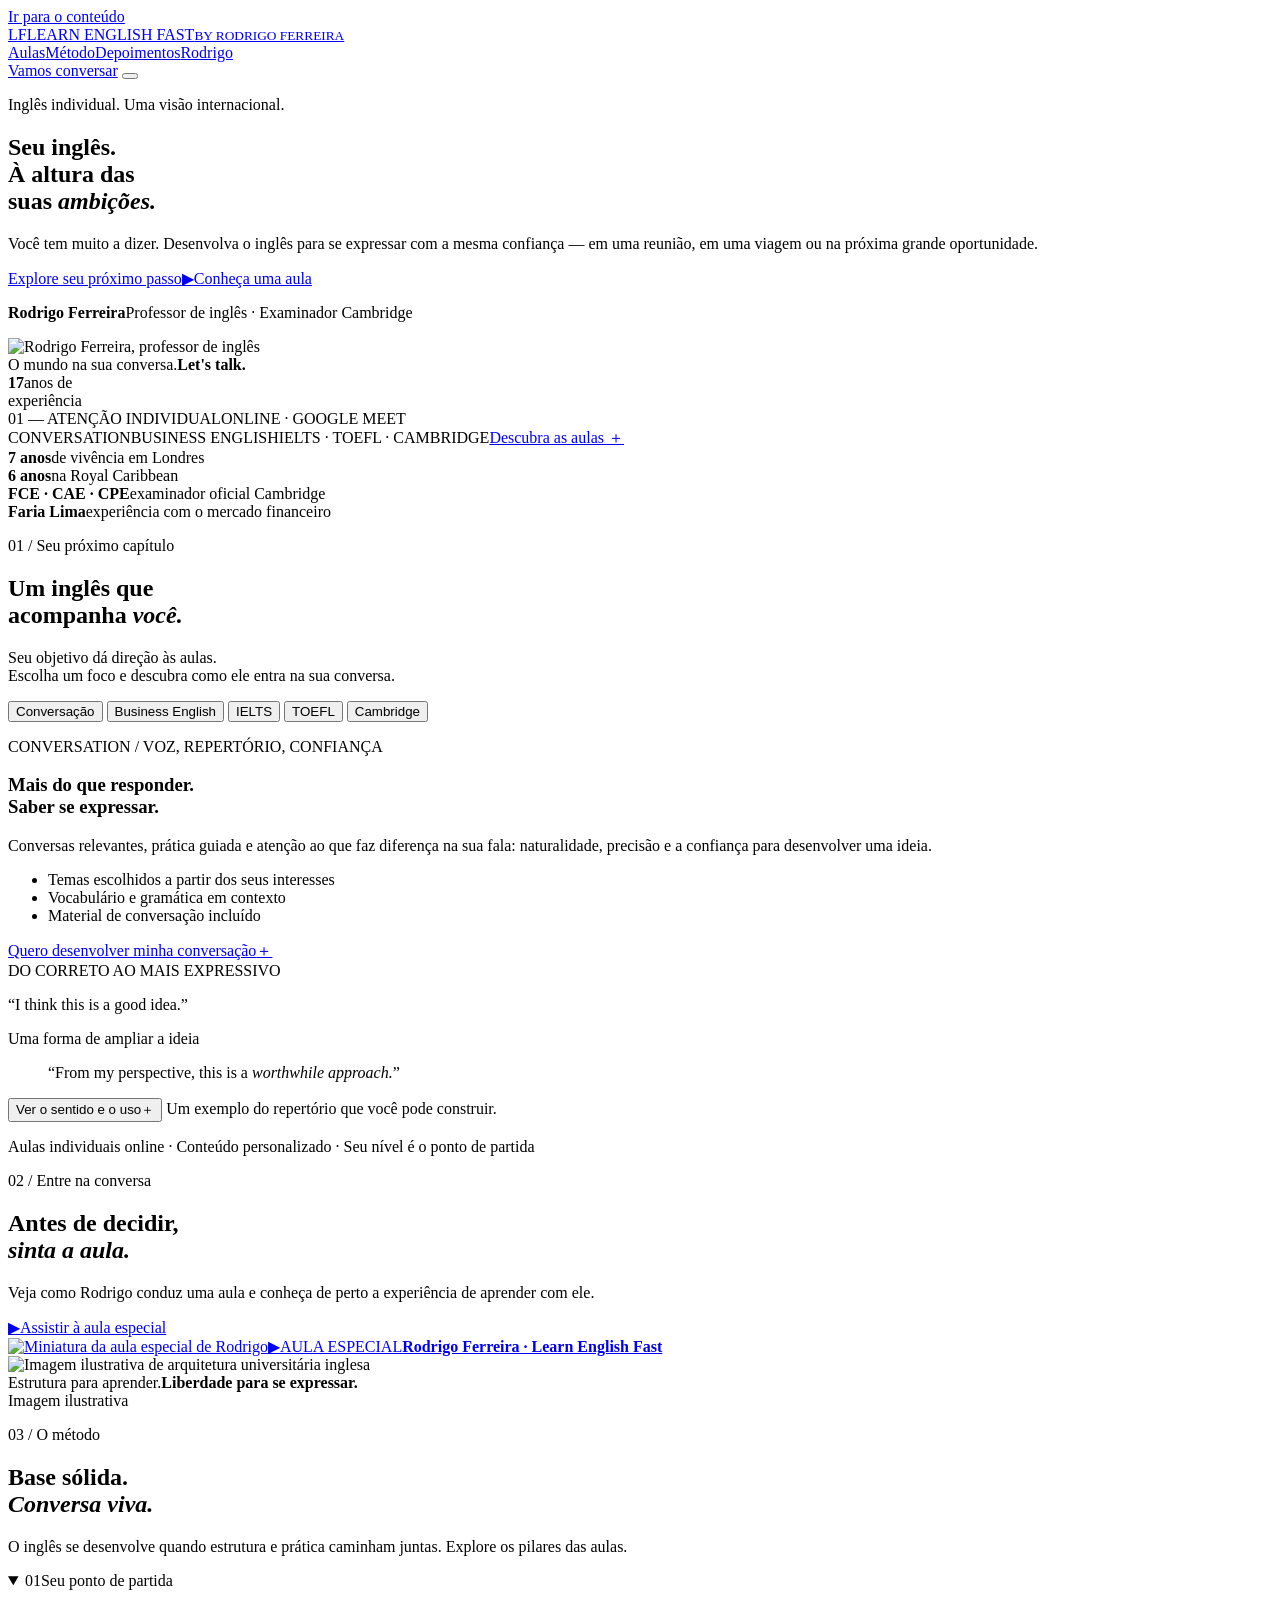
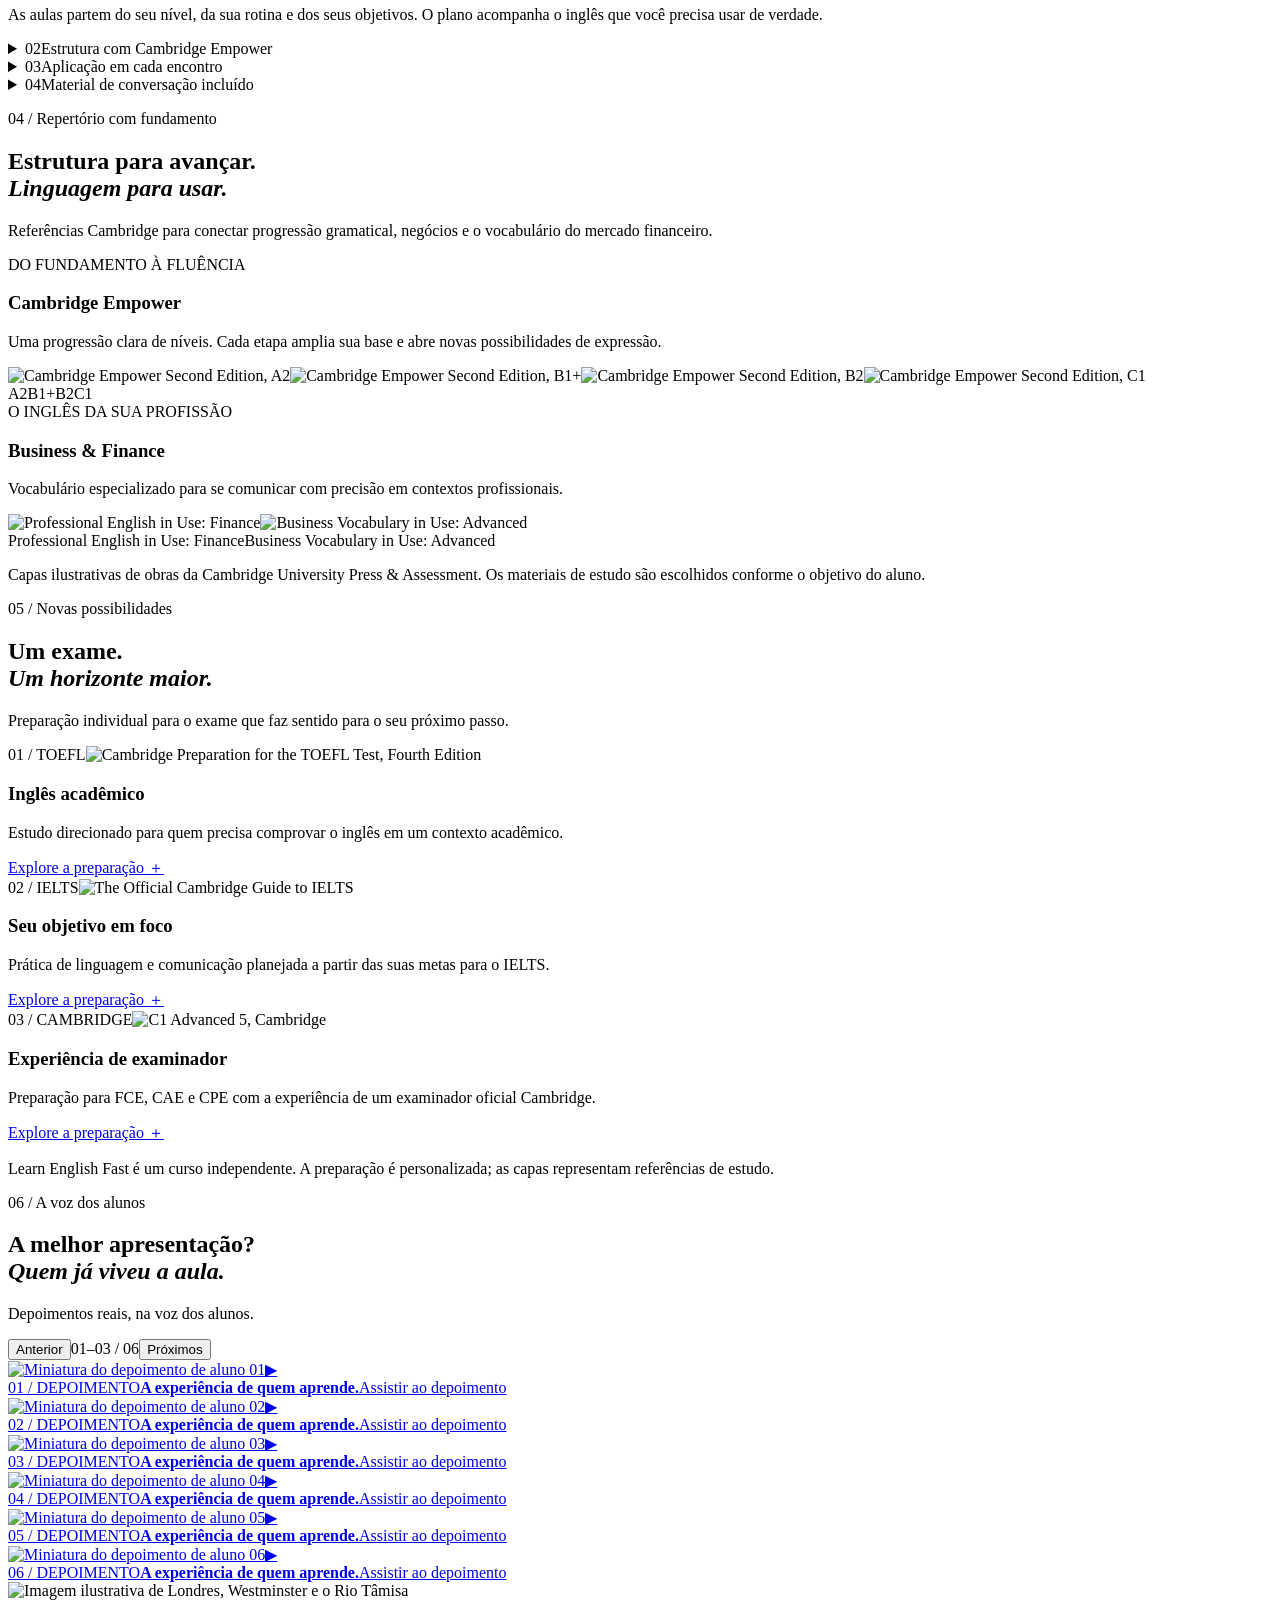
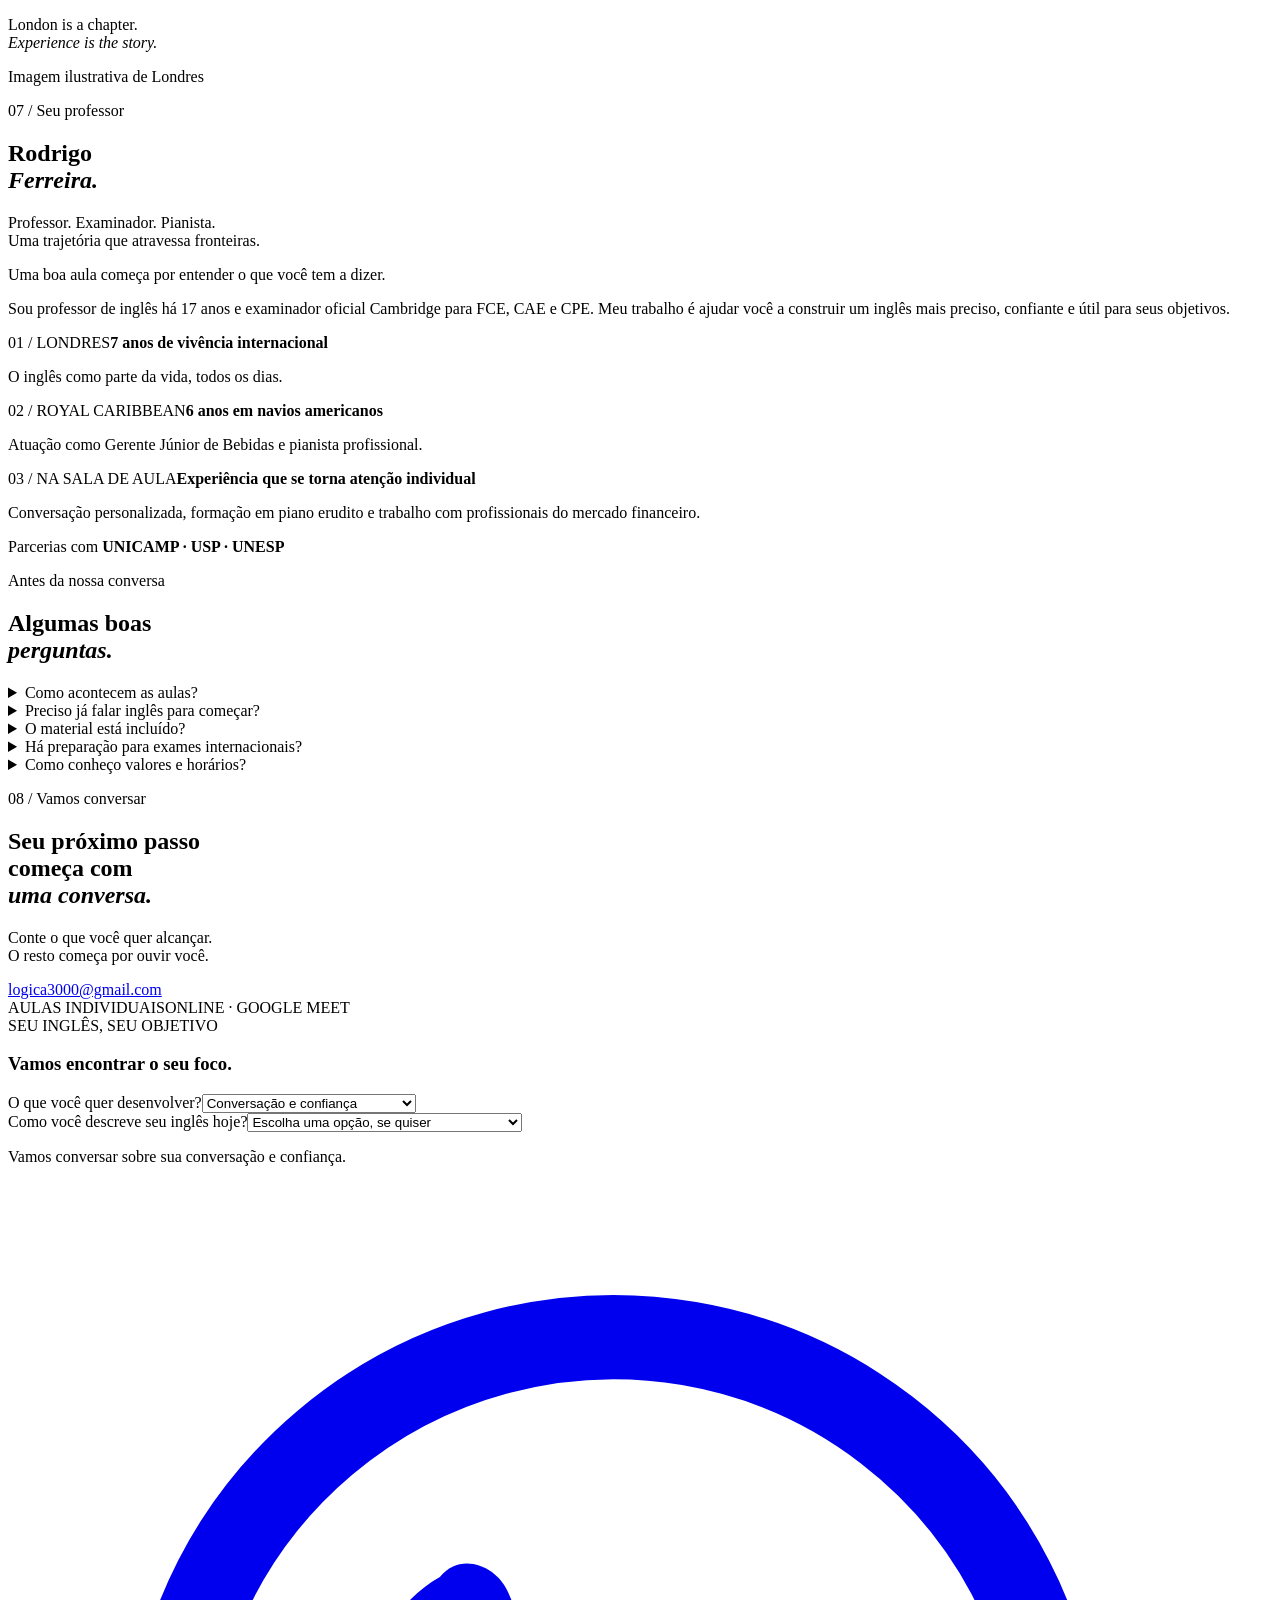
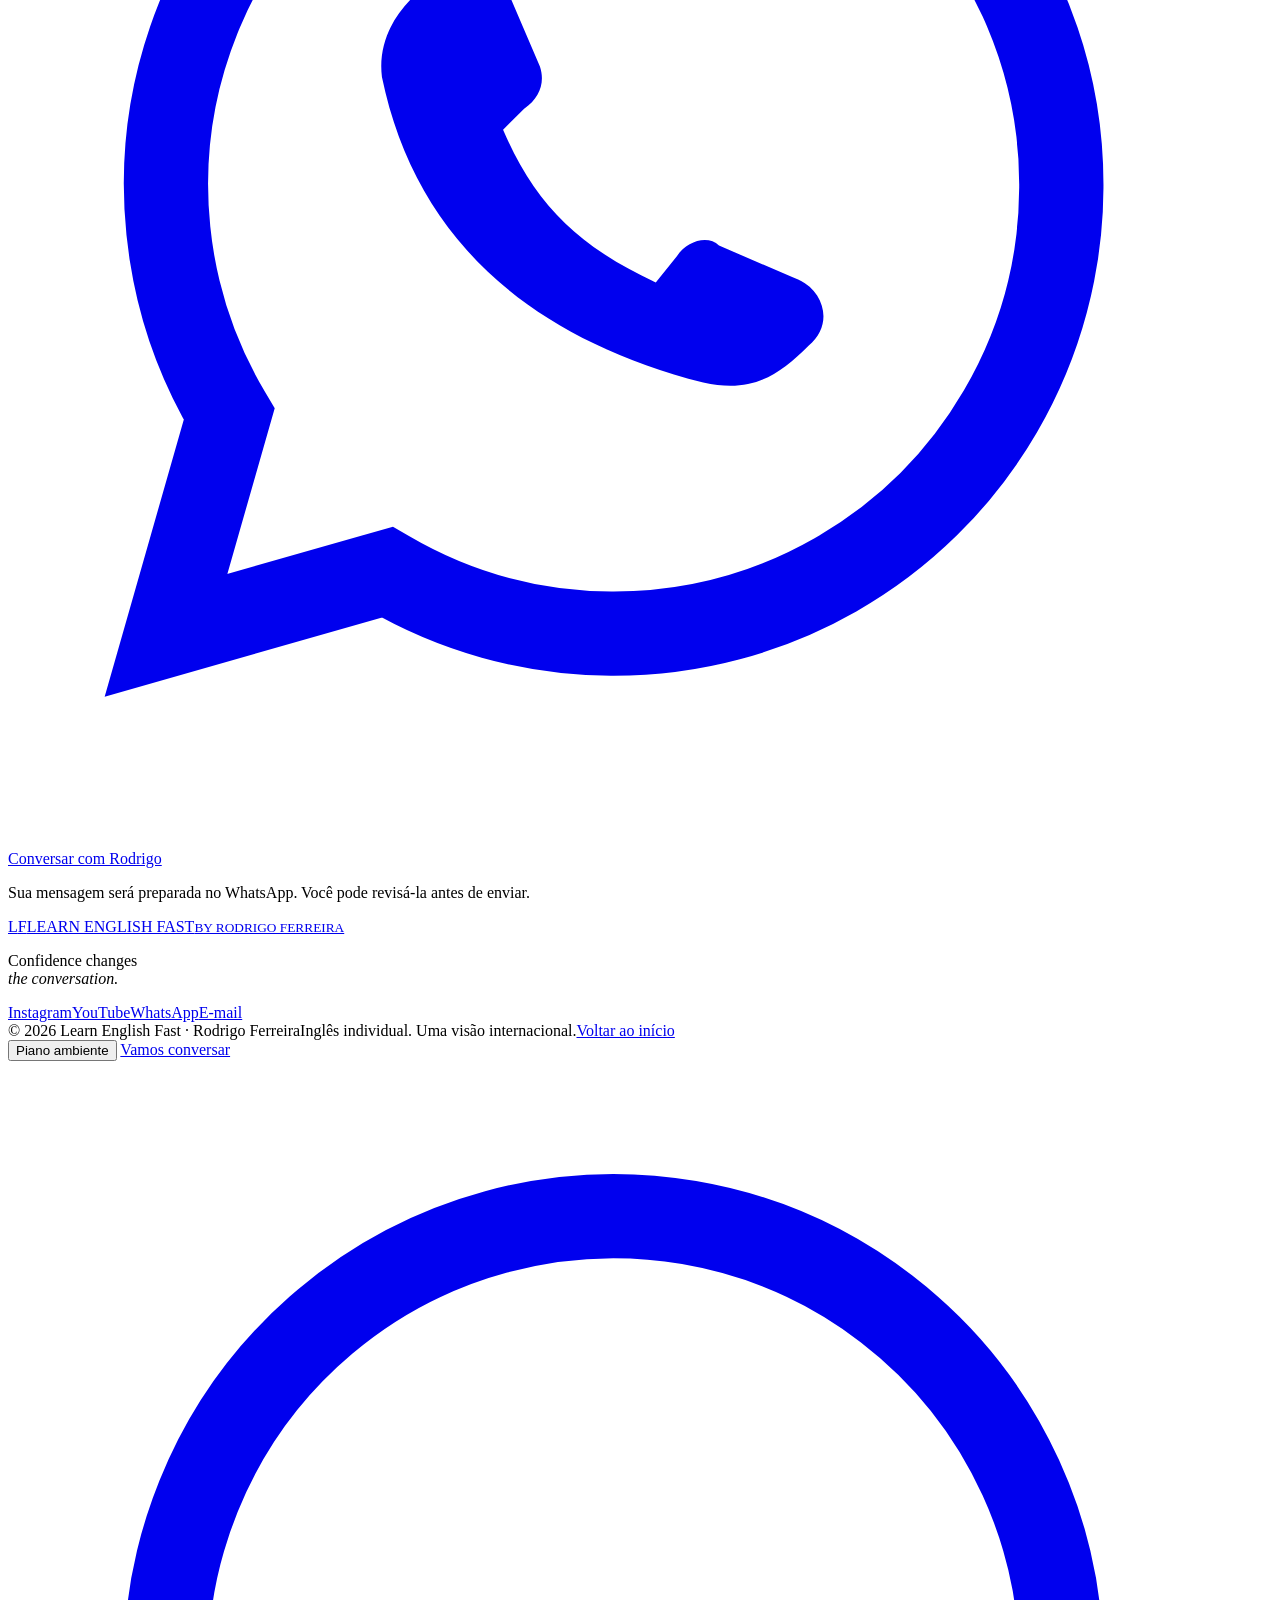
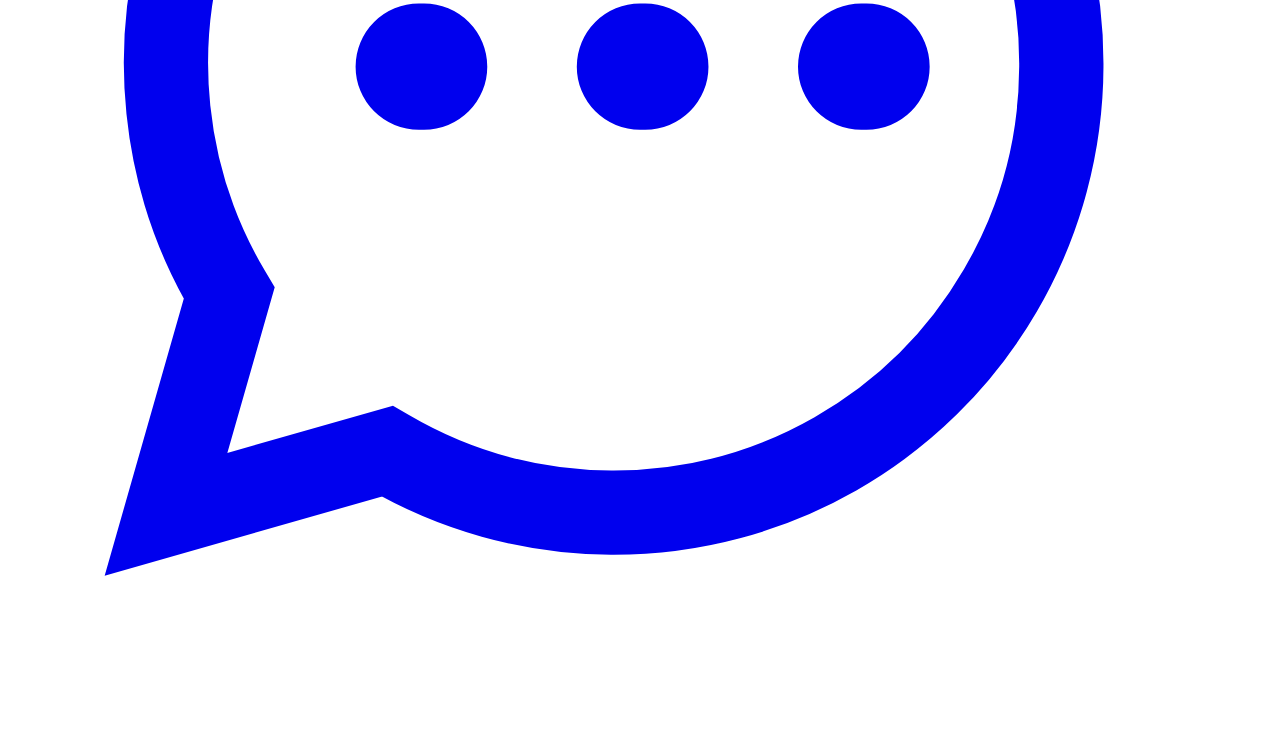
==== index.html @ ceb9f0ef "Add files via upload" ====
<!doctype html>
<html lang="pt-BR">
<head>
<meta charset="utf-8"><meta name="viewport" content="width=device-width, initial-scale=1"><meta name="theme-color" content="#0b1729">
<meta name="description" content="Inglês individual com Rodrigo Ferreira. Conversação, Business English e preparação para IELTS, TOEFL e Cambridge. 17 anos de experiência e vivência internacional.">
<title>Learn English Fast · Inglês à altura das suas ambições</title>
<link rel="icon" type="image/svg+xml" href="data:image/svg+xml,%3Csvg xmlns='http://www.w3.org/2000/svg' viewBox='0 0 64 64'%3E%3Crect width='64' height='64' rx='12' fill='%2310243b'/%3E%3Cpath d='M17 16v32h29v-6H24V16z' fill='%23fff'/%3E%3Cpath d='M30 22h18v6H36v7h10v6H30z' fill='%23c13239'/%3E%3C/svg%3E">
<link rel="preload" as="image" href="assets/rodrigo-original.jpeg"><link rel="stylesheet" href="assets/site.css"><script src="assets/site.js" defer></script>
</head>
<body>
<a class="skip-link" href="#conteudo">Ir para o conteúdo</a>
<header class="header" id="header"><div class="wrap header-inner">
<a class="brand" href="#inicio" aria-label="Learn English Fast, início"><span class="brand-symbol" aria-hidden="true">L<span>F</span></span><span class="brand-name">LEARN ENGLISH FAST<small>BY RODRIGO FERREIRA</small></span></a>
<nav class="desktop-nav" aria-label="Navegação principal"><a href="#aulas">Aulas</a><a href="#metodo">Método</a><a href="#depoimentos">Depoimentos</a><a href="#sobre">Rodrigo</a></nav>
<a class="button button-small button-primary header-contact" href="#contato">Vamos conversar</a>
<button class="menu-toggle" id="menu-toggle" type="button" aria-label="Abrir menu" aria-controls="menu-dialog" aria-expanded="false"><span></span><span></span></button></div>
<div class="reading-progress" aria-hidden="true"><span id="reading-progress"></span></div></header>
<main id="conteudo">
<section class="hero" id="inicio" aria-labelledby="hero-title"><div class="hero-grid wrap">
<div class="hero-copy"><p class="eyebrow light">Inglês individual. Uma visão internacional.</p><h1 id="hero-title">Seu inglês.<br>À altura das<br>suas <em>ambições.</em></h1>
<p class="hero-lead">Você tem muito a dizer. Desenvolva o inglês para se expressar com a mesma confiança — em uma reunião, em uma viagem ou na próxima grande oportunidade.</p>
<div class="hero-actions"><a class="button button-primary" href="#aulas">Explore seu próximo passo</a><a class="text-button" href="https://www.youtube.com/watch?v=BbwSSqqr_a8" data-video="BbwSSqqr_a8" data-video-title="Uma aula com Rodrigo" target="_blank" rel="noopener noreferrer"><span class="play-small" aria-hidden="true">▶</span>Conheça uma aula</a></div>
<div class="hero-signature"><span class="signature-line" aria-hidden="true"></span><p><strong>Rodrigo Ferreira</strong><span>Professor de inglês · Examinador Cambridge</span></p></div></div>
<div class="hero-visual"><div class="portrait-frame"><img src="assets/rodrigo-original.jpeg" alt="Rodrigo Ferreira, professor de inglês" width="1024" height="1536" fetchpriority="high"><div class="portrait-shade"></div><div class="portrait-caption"><span>O mundo na sua conversa.</span><strong>Let's talk.</strong></div></div><div class="experience-stamp"><strong>17</strong><span>anos de<br>experiência</span></div><div class="hero-footnote"><span>01 — ATENÇÃO INDIVIDUAL</span><span>ONLINE · GOOGLE MEET</span></div></div>
</div><div class="hero-bottom wrap"><span>CONVERSATION</span><span>BUSINESS ENGLISH</span><span>IELTS · TOEFL · CAMBRIDGE</span><a href="#aulas">Descubra as aulas <span aria-hidden="true">＋</span></a></div></section>
<section class="credentials" aria-label="Experiência e atuação"><div class="wrap credential-grid"><div><strong>7 anos</strong><span>de vivência em Londres</span></div><div><strong>6 anos</strong><span>na Royal Caribbean</span></div><div><strong>FCE · CAE · CPE</strong><span>examinador oficial Cambridge</span></div><div><strong>Faria Lima</strong><span>experiência com o mercado financeiro</span></div></div></section>

<section class="section programs" id="aulas" aria-labelledby="programs-title"><div class="wrap">
<div class="section-intro" data-reveal><div><p class="eyebrow">01 / Seu próximo capítulo</p><h2 id="programs-title">Um inglês que<br>acompanha <em>você.</em></h2></div><p>Seu objetivo dá direção às aulas.<br>Escolha um foco e descubra como ele entra na sua conversa.</p></div>
<div class="program-tabs" role="tablist" aria-label="Escolha seu objetivo" id="program-tabs">
<button type="button" id="tab-conversation" role="tab" aria-selected="true" aria-controls="program-panel" tabindex="0" data-program="conversation">Conversação</button>
<button type="button" id="tab-business" role="tab" aria-selected="false" aria-controls="program-panel" tabindex="-1" data-program="business">Business English</button>
<button type="button" id="tab-ielts" role="tab" aria-selected="false" aria-controls="program-panel" tabindex="-1" data-program="ielts">IELTS</button>
<button type="button" id="tab-toefl" role="tab" aria-selected="false" aria-controls="program-panel" tabindex="-1" data-program="toefl">TOEFL</button>
<button type="button" id="tab-cambridge" role="tab" aria-selected="false" aria-controls="program-panel" tabindex="-1" data-program="cambridge">Cambridge</button></div>
<article class="program-panel" id="program-panel" role="tabpanel" aria-labelledby="tab-conversation" tabindex="0">
<div class="program-description"><p class="mini-label" id="program-eyebrow">CONVERSATION / VOZ, REPERTÓRIO, CONFIANÇA</p><h3 id="program-title">Mais do que responder.<br>Saber se expressar.</h3><p id="program-description">Conversas relevantes, prática guiada e atenção ao que faz diferença na sua fala: naturalidade, precisão e a confiança para desenvolver uma ideia.</p>
<ul class="feature-list" id="program-features"><li>Temas escolhidos a partir dos seus interesses</li><li>Vocabulário e gramática em contexto</li><li>Material de conversação incluído</li></ul>
<a class="text-link" href="#contato" id="program-contact" data-contact-goal="Conversação"><span id="program-contact-label">Quero desenvolver minha conversação</span><span aria-hidden="true">＋</span></a></div>
<div class="phrase-card"><span class="phrase-label" id="phrase-label">DO CORRETO AO MAIS EXPRESSIVO</span><p class="phrase-basic" lang="en" id="phrase-basic">“I think this is a good idea.”</p><span class="phrase-divider" id="phrase-divider">Uma forma de ampliar a ideia</span>
<blockquote lang="en" id="phrase-elevated">“From my perspective, this is a <em>worthwhile approach.</em>”</blockquote>
<button type="button" class="phrase-toggle" id="phrase-toggle" aria-expanded="false" aria-controls="phrase-explanation"><span id="phrase-toggle-label">Ver o sentido e o uso</span><span aria-hidden="true">＋</span></button>
<div class="phrase-explanation" id="phrase-explanation" hidden><p id="phrase-translation">“Na minha perspectiva, essa é uma abordagem que vale a pena.”</p><p id="phrase-context">Quando usar: ao apresentar uma opinião e avaliar uma proposta. A melhor escolha depende do contexto e do seu tom.</p></div>
<span class="phrase-note" id="phrase-note">Um exemplo do repertório que você pode construir.</span></div></article>
<p class="program-footnote">Aulas individuais online · Conteúdo personalizado · Seu nível é o ponto de partida</p></div></section>

<section class="lesson" id="aula-especial" aria-labelledby="lesson-title"><div class="wrap lesson-grid"><div class="lesson-copy" data-reveal><p class="eyebrow light">02 / Entre na conversa</p><h2 id="lesson-title">Antes de decidir,<br><em>sinta a aula.</em></h2><p>Veja como Rodrigo conduz uma aula e conheça de perto a experiência de aprender com ele.</p><a class="text-button" href="https://www.youtube.com/watch?v=BbwSSqqr_a8" data-video="BbwSSqqr_a8" data-video-title="Uma aula com Rodrigo" target="_blank" rel="noopener noreferrer"><span class="play-small" aria-hidden="true">▶</span>Assistir à aula especial</a></div>
<a class="lesson-video" href="https://www.youtube.com/watch?v=BbwSSqqr_a8" data-video="BbwSSqqr_a8" data-video-title="Uma aula com Rodrigo" target="_blank" rel="noopener noreferrer" aria-label="Assistir à aula especial de Rodrigo"><img src="https://i.ytimg.com/vi/BbwSSqqr_a8/hqdefault.jpg" alt="Miniatura da aula especial de Rodrigo" width="480" height="360" loading="lazy" data-remote-image><span class="video-overlay"></span><span class="play-large" aria-hidden="true">▶</span><span class="video-caption"><span>AULA ESPECIAL</span><strong>Rodrigo Ferreira · Learn English Fast</strong></span></a></div></section>

<section class="section method" id="metodo" aria-labelledby="method-title"><div class="wrap method-grid"><div class="method-visual" data-reveal><img src="assets/arquitetura-inglesa.webp" alt="Imagem ilustrativa de arquitetura universitária inglesa" width="1448" height="1086" loading="lazy"><div class="method-photo-caption"><span>Estrutura para aprender.</span><strong>Liberdade para se expressar.</strong></div><span class="photo-note">Imagem ilustrativa</span></div>
<div class="method-copy"><p class="eyebrow">03 / O método</p><h2 id="method-title">Base sólida.<br><em>Conversa viva.</em></h2><p class="section-description">O inglês se desenvolve quando estrutura e prática caminham juntas. Explore os pilares das aulas.</p>
<div class="method-steps"><details open><summary><span class="step-number">01</span><span>Seu ponto de partida</span><span class="details-icon" aria-hidden="true"></span></summary><div><p>As aulas partem do seu nível, da sua rotina e dos seus objetivos. O plano acompanha o inglês que você precisa usar de verdade.</p></div></details>
<details><summary><span class="step-number">02</span><span>Estrutura com Cambridge Empower</span><span class="details-icon" aria-hidden="true"></span></summary><div><p>Uma organização gramatical clara dá consistência ao aprendizado e ajuda você a conectar cada novo conteúdo ao que já sabe.</p></div></details>
<details><summary><span class="step-number">03</span><span>Aplicação em cada encontro</span><span class="details-icon" aria-hidden="true"></span></summary><div><p>Conversação e situações reais aproximam o estudo da sua vida: uma ideia que precisa explicar, uma reunião ou uma conversa importante.</p></div></details>
<details><summary><span class="step-number">04</span><span>Material de conversação incluído</span><span class="details-icon" aria-hidden="true"></span></summary><div><p>Você recebe o material de conversação sem cobrança adicional. A escolha dos outros materiais de estudo acompanha seu objetivo.</p></div></details></div></div></div></section>

<section class="section materials" id="materiais" aria-labelledby="materials-title"><div class="wrap"><div class="section-intro" data-reveal><div><p class="eyebrow">04 / Repertório com fundamento</p><h2 id="materials-title">Estrutura para avançar.<br><em>Linguagem para usar.</em></h2></div><p>Referências Cambridge para conectar progressão gramatical, negócios e o vocabulário do mercado financeiro.</p></div>
<div class="materials-grid"><article class="material-panel"><div class="material-heading"><span class="mini-label">DO FUNDAMENTO À FLUÊNCIA</span><h3>Cambridge Empower</h3><p>Uma progressão clara de níveis. Cada etapa amplia sua base e abre novas possibilidades de expressão.</p></div>
<div class="cover-row empower"><img src="https://www.cambridgebookshop.co.uk/cdn/shop/products/9781108965262i.jpg?v=1666711784&amp;width=458" alt="Cambridge Empower Second Edition, A2" width="180" height="240" loading="lazy" data-remote-image><img src="https://www.cambridgebookshop.co.uk/cdn/shop/products/9781108959575i.jpg?v=1666711618&amp;width=458" alt="Cambridge Empower Second Edition, B1+" width="180" height="240" loading="lazy" data-remote-image><img src="https://www.cambridgebookshop.co.uk/cdn/shop/files/9781108958080i.jpg?v=1783083070&amp;width=458" alt="Cambridge Empower Second Edition, B2" width="180" height="240" loading="lazy" data-remote-image><img src="https://www.cambridgebookshop.co.uk/cdn/shop/products/9781108959612i.jpg?v=1666711622&amp;width=458" alt="Cambridge Empower Second Edition, C1" width="180" height="240" loading="lazy" data-remote-image></div>
<div class="level-line" aria-label="Exemplos de níveis da coleção"><span>A2</span><span>B1+</span><span>B2</span><span>C1</span></div></article>
<article class="material-panel material-business"><div class="material-heading"><span class="mini-label">O INGLÊS DA SUA PROFISSÃO</span><h3>Business &amp; Finance</h3><p>Vocabulário especializado para se comunicar com precisão em contextos profissionais.</p></div>
<div class="cover-row professional"><img src="https://www.cambridgebookshop.co.uk/cdn/shop/products/9780521616270.jpg?v=1605534615&amp;width=481" alt="Professional English in Use: Finance" width="180" height="240" loading="lazy" data-remote-image><img src="https://www.cambridgebookshop.co.uk/cdn/shop/products/9781316628225.jpg?v=1622119363&amp;width=481" alt="Business Vocabulary in Use: Advanced" width="180" height="240" loading="lazy" data-remote-image></div>
<div class="book-titles"><span>Professional English in Use: Finance</span><span>Business Vocabulary in Use: Advanced</span></div></article></div>
<p class="section-note">Capas ilustrativas de obras da Cambridge University Press &amp; Assessment. Os materiais de estudo são escolhidos conforme o objetivo do aluno.</p></div></section>

<section class="section exams" id="exames" aria-labelledby="exams-title"><div class="wrap"><div class="section-intro"><div><p class="eyebrow">05 / Novas possibilidades</p><h2 id="exams-title">Um exame.<br><em>Um horizonte maior.</em></h2></div><p>Preparação individual para o exame que faz sentido para o seu próximo passo.</p></div><div class="exam-grid">
<article class="exam-card"><div class="exam-head"><span>01 / TOEFL</span><img src="assets/toefl-cambridge-fourth-edition.jpg" alt="Cambridge Preparation for the TOEFL Test, Fourth Edition" width="390" height="500" loading="lazy"></div><h3>Inglês acadêmico</h3><p>Estudo direcionado para quem precisa comprovar o inglês em um contexto acadêmico.</p><a class="text-link" href="#aulas" data-show-program="toefl">Explore a preparação <span aria-hidden="true">＋</span></a></article>
<article class="exam-card"><div class="exam-head"><span>02 / IELTS</span><img src="https://www.cambridgebookshop.co.uk/cdn/shop/files/9781009672368i.jpg?v=1748438958&amp;width=514" alt="The Official Cambridge Guide to IELTS" width="390" height="500" loading="lazy" data-remote-image></div><h3>Seu objetivo em foco</h3><p>Prática de linguagem e comunicação planejada a partir das suas metas para o IELTS.</p><a class="text-link" href="#aulas" data-show-program="ielts">Explore a preparação <span aria-hidden="true">＋</span></a></article>
<article class="exam-card"><div class="exam-head"><span>03 / CAMBRIDGE</span><img src="https://www.cambridgebookshop.co.uk/cdn/shop/files/9781009808866i.jpg?v=1783083675&amp;width=498" alt="C1 Advanced 5, Cambridge" width="390" height="500" loading="lazy" data-remote-image></div><h3>Experiência de examinador</h3><p>Preparação para FCE, CAE e CPE com a experiência de um examinador oficial Cambridge.</p><a class="text-link" href="#aulas" data-show-program="cambridge">Explore a preparação <span aria-hidden="true">＋</span></a></article></div>
<p class="section-note">Learn English Fast é um curso independente. A preparação é personalizada; as capas representam referências de estudo.</p></div></section>

<section class="section testimonials" id="depoimentos" aria-labelledby="testimonials-title"><div class="wrap"><div class="section-intro"><div><p class="eyebrow">06 / A voz dos alunos</p><h2 id="testimonials-title">A melhor apresentação?<br><em>Quem já viveu a aula.</em></h2></div><div class="carousel-controls"><p>Depoimentos reais, na voz dos alunos.</p><div><button type="button" class="carousel-button" id="testimonial-prev" aria-label="Ver depoimentos anteriores" aria-controls="testimonial-rail">Anterior</button><span class="carousel-count" id="testimonial-count" aria-live="polite">01–03 / 06</span><button type="button" class="carousel-button" id="testimonial-next" aria-label="Ver próximos depoimentos" aria-controls="testimonial-rail">Próximos</button></div></div></div>
<div class="testimonial-rail" id="testimonial-rail" tabindex="0" aria-label="Galeria de seis depoimentos, deslize para ver mais">
<a class="testimonial-card" href="https://youtu.be/dBh0W1XOHXs" data-video="dBh0W1XOHXs" data-video-title="Depoimento de aluno 01" target="_blank" rel="noopener noreferrer"><div class="testimonial-image"><img src="https://i.ytimg.com/vi/dBh0W1XOHXs/hqdefault.jpg" alt="Miniatura do depoimento de aluno 01" width="480" height="360" loading="lazy" data-remote-image><span class="play-medium" aria-hidden="true">▶</span></div><div class="testimonial-meta"><span>01 / DEPOIMENTO</span><strong>A experiência de quem aprende.</strong><span class="watch-label">Assistir ao depoimento</span></div></a>
<a class="testimonial-card" href="https://youtu.be/mOZxY2NdZMw" data-video="mOZxY2NdZMw" data-video-title="Depoimento de aluno 02" target="_blank" rel="noopener noreferrer"><div class="testimonial-image"><img src="https://i.ytimg.com/vi/mOZxY2NdZMw/hqdefault.jpg" alt="Miniatura do depoimento de aluno 02" width="480" height="360" loading="lazy" data-remote-image><span class="play-medium" aria-hidden="true">▶</span></div><div class="testimonial-meta"><span>02 / DEPOIMENTO</span><strong>A experiência de quem aprende.</strong><span class="watch-label">Assistir ao depoimento</span></div></a>
<a class="testimonial-card" href="https://youtu.be/DggryXnum7A" data-video="DggryXnum7A" data-video-title="Depoimento de aluno 03" target="_blank" rel="noopener noreferrer"><div class="testimonial-image"><img src="https://i.ytimg.com/vi/DggryXnum7A/hqdefault.jpg" alt="Miniatura do depoimento de aluno 03" width="480" height="360" loading="lazy" data-remote-image><span class="play-medium" aria-hidden="true">▶</span></div><div class="testimonial-meta"><span>03 / DEPOIMENTO</span><strong>A experiência de quem aprende.</strong><span class="watch-label">Assistir ao depoimento</span></div></a>
<a class="testimonial-card" href="https://youtu.be/LmCA_7XT1pY" data-video="LmCA_7XT1pY" data-video-title="Depoimento de aluno 04" target="_blank" rel="noopener noreferrer"><div class="testimonial-image"><img src="https://i.ytimg.com/vi/LmCA_7XT1pY/hqdefault.jpg" alt="Miniatura do depoimento de aluno 04" width="480" height="360" loading="lazy" data-remote-image><span class="play-medium" aria-hidden="true">▶</span></div><div class="testimonial-meta"><span>04 / DEPOIMENTO</span><strong>A experiência de quem aprende.</strong><span class="watch-label">Assistir ao depoimento</span></div></a>
<a class="testimonial-card" href="https://youtu.be/5pLlH2oqCTU" data-video="5pLlH2oqCTU" data-video-title="Depoimento de aluno 05" target="_blank" rel="noopener noreferrer"><div class="testimonial-image"><img src="https://i.ytimg.com/vi/5pLlH2oqCTU/hqdefault.jpg" alt="Miniatura do depoimento de aluno 05" width="480" height="360" loading="lazy" data-remote-image><span class="play-medium" aria-hidden="true">▶</span></div><div class="testimonial-meta"><span>05 / DEPOIMENTO</span><strong>A experiência de quem aprende.</strong><span class="watch-label">Assistir ao depoimento</span></div></a>
<a class="testimonial-card" href="https://youtu.be/78QloM9Gyic" data-video="78QloM9Gyic" data-video-title="Depoimento de aluno 06" target="_blank" rel="noopener noreferrer"><div class="testimonial-image"><img src="https://i.ytimg.com/vi/78QloM9Gyic/hqdefault.jpg" alt="Miniatura do depoimento de aluno 06" width="480" height="360" loading="lazy" data-remote-image><span class="play-medium" aria-hidden="true">▶</span></div><div class="testimonial-meta"><span>06 / DEPOIMENTO</span><strong>A experiência de quem aprende.</strong><span class="watch-label">Assistir ao depoimento</span></div></a></div></div></section>

<section class="about" id="sobre" aria-labelledby="about-title"><div class="about-london"><img src="assets/londres.webp" alt="Imagem ilustrativa de Londres, Westminster e o Rio Tâmisa" width="1672" height="941" loading="lazy"><div></div><p lang="en">London is a chapter.<br><em>Experience is the story.</em></p><span>Imagem ilustrativa de Londres</span></div><div class="wrap about-grid">
<div><p class="eyebrow">07 / Seu professor</p><h2 id="about-title">Rodrigo<br><em>Ferreira.</em></h2><span class="about-caption">Professor. Examinador. Pianista.<br>Uma trajetória que atravessa fronteiras.</span></div>
<div class="about-story"><p class="about-lead">Uma boa aula começa por entender o que você tem a dizer.</p><p>Sou professor de inglês há 17 anos e examinador oficial Cambridge para FCE, CAE e CPE. Meu trabalho é ajudar você a construir um inglês mais preciso, confiante e útil para seus objetivos.</p>
<div class="experience-timeline"><div><span>01 / LONDRES</span><strong>7 anos de vivência internacional</strong><p>O inglês como parte da vida, todos os dias.</p></div><div><span>02 / ROYAL CARIBBEAN</span><strong>6 anos em navios americanos</strong><p>Atuação como Gerente Júnior de Bebidas e pianista profissional.</p></div><div><span>03 / NA SALA DE AULA</span><strong>Experiência que se torna atenção individual</strong><p>Conversação personalizada, formação em piano erudito e trabalho com profissionais do mercado financeiro.</p></div></div><p class="university-note">Parcerias com <strong>UNICAMP · USP · UNESP</strong></p></div></div></section>

<section class="section faq" aria-labelledby="faq-title"><div class="wrap faq-grid"><div><p class="eyebrow">Antes da nossa conversa</p><h2 id="faq-title">Algumas boas<br><em>perguntas.</em></h2></div><div class="faq-list">
<details><summary>Como acontecem as aulas?<span class="details-icon" aria-hidden="true"></span></summary><p>As aulas são individuais e online, via Google Meet. O conteúdo acompanha seu nível, seus objetivos e o inglês que você precisa usar.</p></details>
<details><summary>Preciso já falar inglês para começar?<span class="details-icon" aria-hidden="true"></span></summary><p>Seu nível atual é o ponto de partida. Conte a Rodrigo o que você já consegue fazer em inglês e o que deseja desenvolver, para conversar sobre um plano adequado.</p></details>
<details><summary>O material está incluído?<span class="details-icon" aria-hidden="true"></span></summary><p>O material de conversação é fornecido sem custo adicional. As referências e os demais materiais de estudo são definidos de acordo com o seu objetivo.</p></details>
<details><summary>Há preparação para exames internacionais?<span class="details-icon" aria-hidden="true"></span></summary><p>Sim. Você pode conversar sobre preparação individual para IELTS, TOEFL e Cambridge — FCE, CAE e CPE.</p></details>
<details><summary>Como conheço valores e horários?<span class="details-icon" aria-hidden="true"></span></summary><p>Fale diretamente com Rodrigo pelo WhatsApp. Conte seu objetivo e sua disponibilidade para conhecer os valores e os horários disponíveis.</p></details></div></div></section>

<section class="contact" id="contato" aria-labelledby="contact-title"><div class="wrap contact-grid"><div class="contact-copy"><p class="eyebrow light">08 / Vamos conversar</p><h2 id="contact-title">Seu próximo passo<br>começa com<br><em>uma conversa.</em></h2><p>Conte o que você quer alcançar.<br>O resto começa por ouvir você.</p><a class="contact-email" href="mailto:logica3000@gmail.com">logica3000@gmail.com</a><div class="contact-details"><span>AULAS INDIVIDUAIS</span><span>ONLINE · GOOGLE MEET</span></div></div>
<div class="contact-card"><span class="mini-label">SEU INGLÊS, SEU OBJETIVO</span><h3>Vamos encontrar o seu foco.</h3>
<div class="form-field"><label for="contact-goal">O que você quer desenvolver?</label><select id="contact-goal"><option value="Conversação">Conversação e confiança</option><option value="Business English">Business English e carreira</option><option value="IELTS">Preparação para IELTS</option><option value="TOEFL">Preparação para TOEFL</option><option value="Cambridge">Preparação para Cambridge</option><option value="Ainda quero definir meu objetivo">Ainda quero definir meu objetivo</option></select></div>
<div class="form-field"><label for="contact-level">Como você descreve seu inglês hoje?</label><select id="contact-level"><option value="">Escolha uma opção, se quiser</option><option value="Estou começando">Estou começando</option><option value="Entendo algumas coisas, mas falar é difícil">Entendo algumas coisas, mas falar é difícil</option><option value="Consigo conversar e quero evoluir">Consigo conversar e quero evoluir</option><option value="Já falo bem e busco mais precisão">Já falo bem e busco mais precisão</option><option value="Prefiro conversar sobre meu nível">Prefiro conversar sobre meu nível</option></select></div>
<p class="contact-summary" id="contact-summary" aria-live="polite">Vamos conversar sobre sua conversação e confiança.</p>
<a class="button button-primary contact-whatsapp" id="contact-whatsapp" href="https://wa.me/5519997432121?text=Ol%C3%A1%2C%20Rodrigo%21%20Tenho%20interesse%20nas%20aulas%20de%20conversa%C3%A7%C3%A3o%20da%20Learn%20English%20Fast." target="_blank" rel="noopener noreferrer"><svg viewBox="0 0 24 24" fill="none" aria-hidden="true"><path d="M20 11.5a8.5 8.5 0 0 1-12.8 7.3L3 20l1.2-4.2A8.5 8.5 0 1 1 20 11.5Z" stroke="currentColor" stroke-width="1.6"/><path d="M8.2 7.5c.4-.5 1.1-.2 1.3.3l.6 1.4c.1.3 0 .6-.3.8l-.4.4c.6 1.4 1.4 2.2 2.9 2.9l.4-.5c.2-.3.6-.4.8-.2l1.4.6c.6.2.8.9.3 1.3-.6.6-1.1.9-2 .7-3.5-.9-5.5-2.9-6.1-5.8-.1-.8.4-1.5 1.1-1.9Z" fill="currentColor"/></svg>Conversar com Rodrigo</a>
<p class="contact-fineprint">Sua mensagem será preparada no WhatsApp. Você pode revisá-la antes de enviar.</p></div></div></section>
</main>

<footer class="footer"><div class="wrap"><div class="footer-top"><a class="brand" href="#inicio"><span class="brand-symbol" aria-hidden="true">L<span>F</span></span><span class="brand-name">LEARN ENGLISH FAST<small>BY RODRIGO FERREIRA</small></span></a><p lang="en">Confidence changes<br><em>the conversation.</em></p><nav class="footer-socials" aria-label="Redes sociais e contato"><a href="https://www.instagram.com/learnenglishfastbrasil/" target="_blank" rel="noopener noreferrer">Instagram</a><a href="https://www.youtube.com/@learnenglishfast9973" target="_blank" rel="noopener noreferrer">YouTube</a><a href="https://wa.me/5519997432121" target="_blank" rel="noopener noreferrer">WhatsApp</a><a href="mailto:logica3000@gmail.com">E-mail</a></nav></div><div class="footer-bottom"><span>© 2026 Learn English Fast · Rodrigo Ferreira</span><span>Inglês individual. Uma visão internacional.</span><a href="#inicio">Voltar ao início</a></div></div></footer>
<audio id="site-music" src="assets/piano-ambiente-original.mp3" preload="none" loop aria-hidden="true"></audio>
<button type="button" class="sound-toggle" id="sound-toggle" aria-pressed="false" aria-label="Ativar música ambiente"><span class="sound-bars" aria-hidden="true"><i></i><i></i><i></i><i></i></span><span id="sound-label">Piano ambiente</span></button>
<a class="floating-contact" href="#contato" aria-label="Conversar sobre as aulas"><span>Vamos conversar</span><svg viewBox="0 0 24 24" fill="none" aria-hidden="true"><path d="M20 11.5a8.5 8.5 0 0 1-12.8 7.3L3 20l1.2-4.2A8.5 8.5 0 1 1 20 11.5Z" stroke="currentColor" stroke-width="1.6"/><path d="M7.8 11.5h.1m4.1 0h.1m4.1 0h.1" stroke="currentColor" stroke-width="2.4" stroke-linecap="round"/></svg></a>
<dialog class="video-dialog" id="video-dialog" aria-labelledby="video-dialog-title"><div class="video-dialog-header"><div><span class="mini-label">LEARN ENGLISH FAST</span><h2 id="video-dialog-title">Uma aula com Rodrigo</h2></div><button type="button" class="dialog-close" id="video-close" aria-label="Fechar vídeo">✕</button></div><div class="video-player" id="video-player"></div><div class="video-dialog-footer"><span>Assista e conheça de perto a experiência.</span><a class="text-link" id="video-youtube" href="https://www.youtube.com/watch?v=BbwSSqqr_a8" target="_blank" rel="noopener noreferrer">Abrir no YouTube</a></div></dialog>
<dialog class="menu-dialog" id="menu-dialog" aria-label="Menu de navegação"><div class="menu-dialog-header"><span class="mini-label">LEARN ENGLISH FAST</span><button type="button" class="dialog-close" id="menu-close" aria-label="Fechar menu">✕</button></div><nav aria-label="Navegação no celular"><a href="#aulas">As aulas <span>01</span></a><a href="#metodo">O método <span>02</span></a><a href="#materiais">Os materiais <span>03</span></a><a href="#exames">Os exames <span>04</span></a><a href="#depoimentos">Os alunos <span>05</span></a><a href="#sobre">Rodrigo <span>06</span></a><a href="#contato">Vamos conversar <span>07</span></a></nav><p>Inglês individual.<br>Uma visão internacional.</p></dialog>
<noscript><style>.program-tabs,.phrase-toggle,.carousel-controls>div,.menu-toggle,.sound-toggle{display:none}.phrase-explanation[hidden]{display:block}@media(max-width:760px){.desktop-nav{display:flex;flex-wrap:wrap;width:100%;order:3}.header-inner{flex-wrap:wrap;padding:16px 0}}</style></noscript>
</body>
</html>
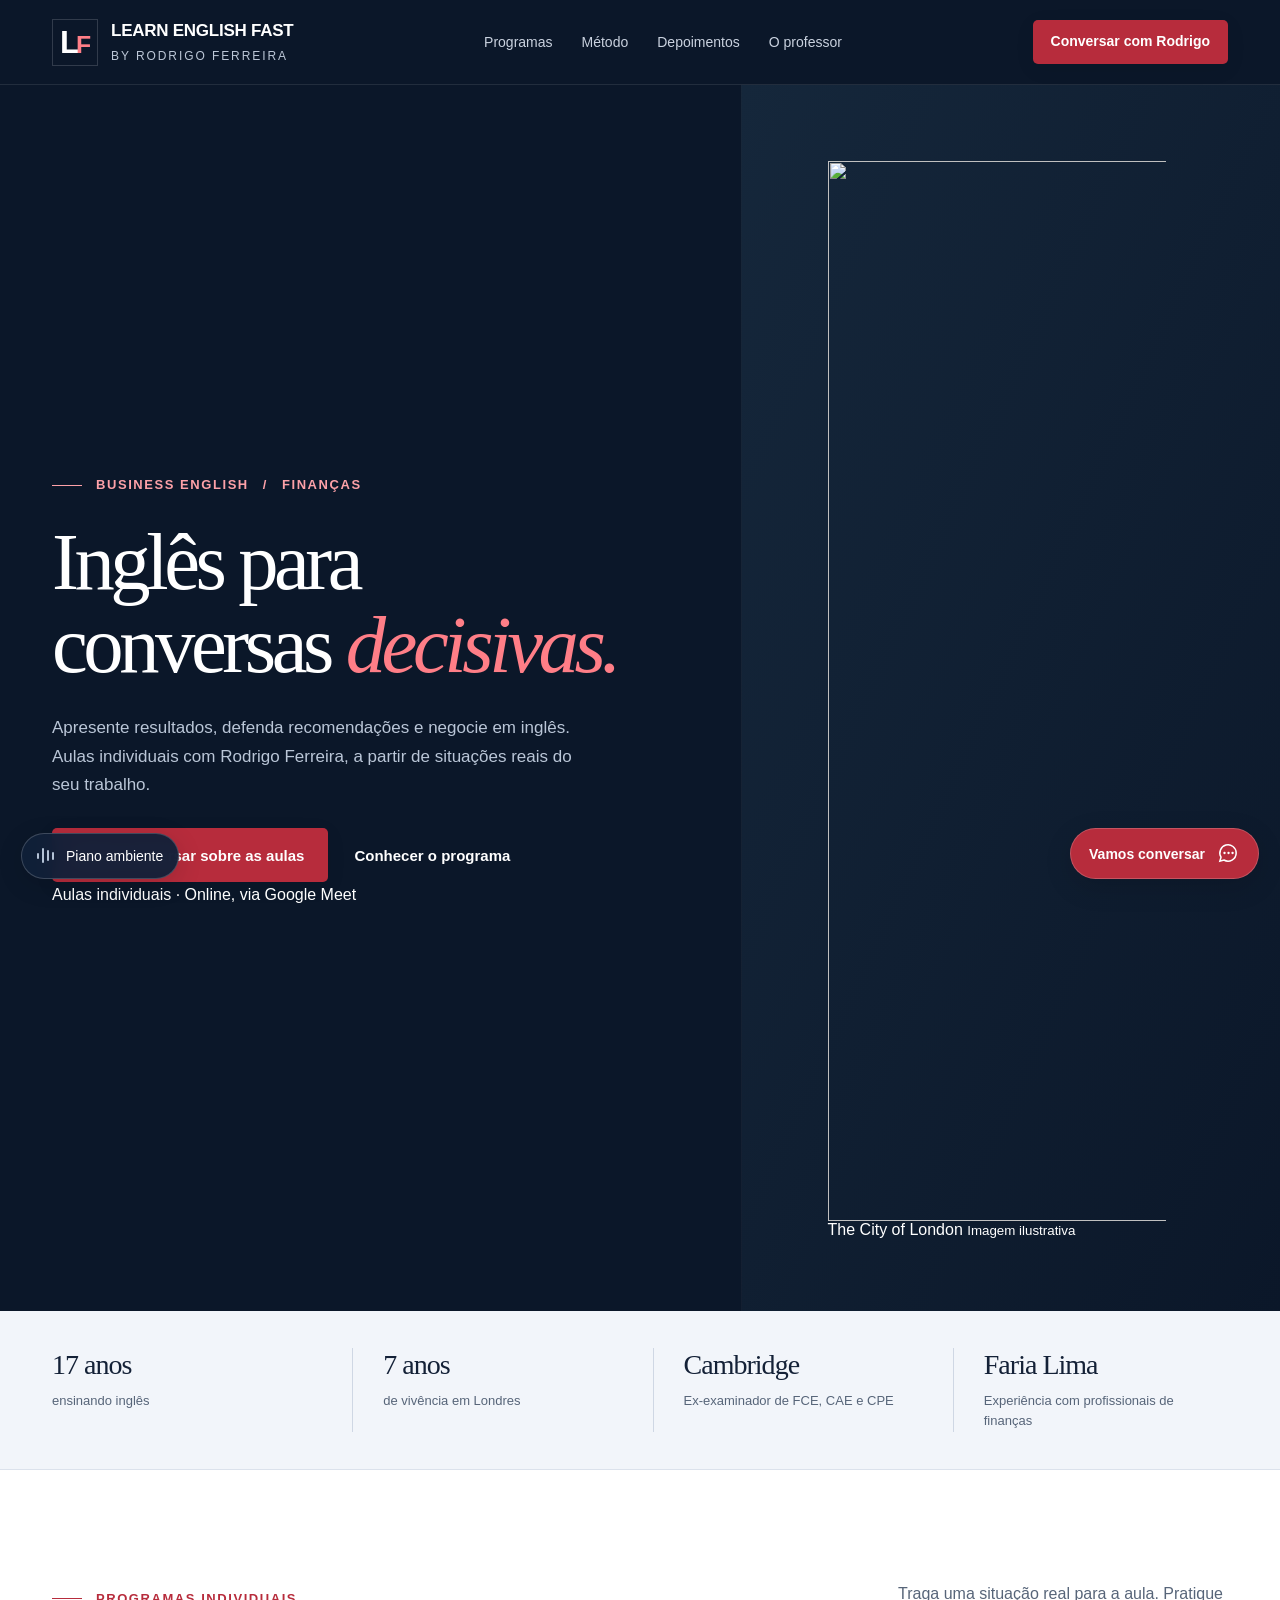
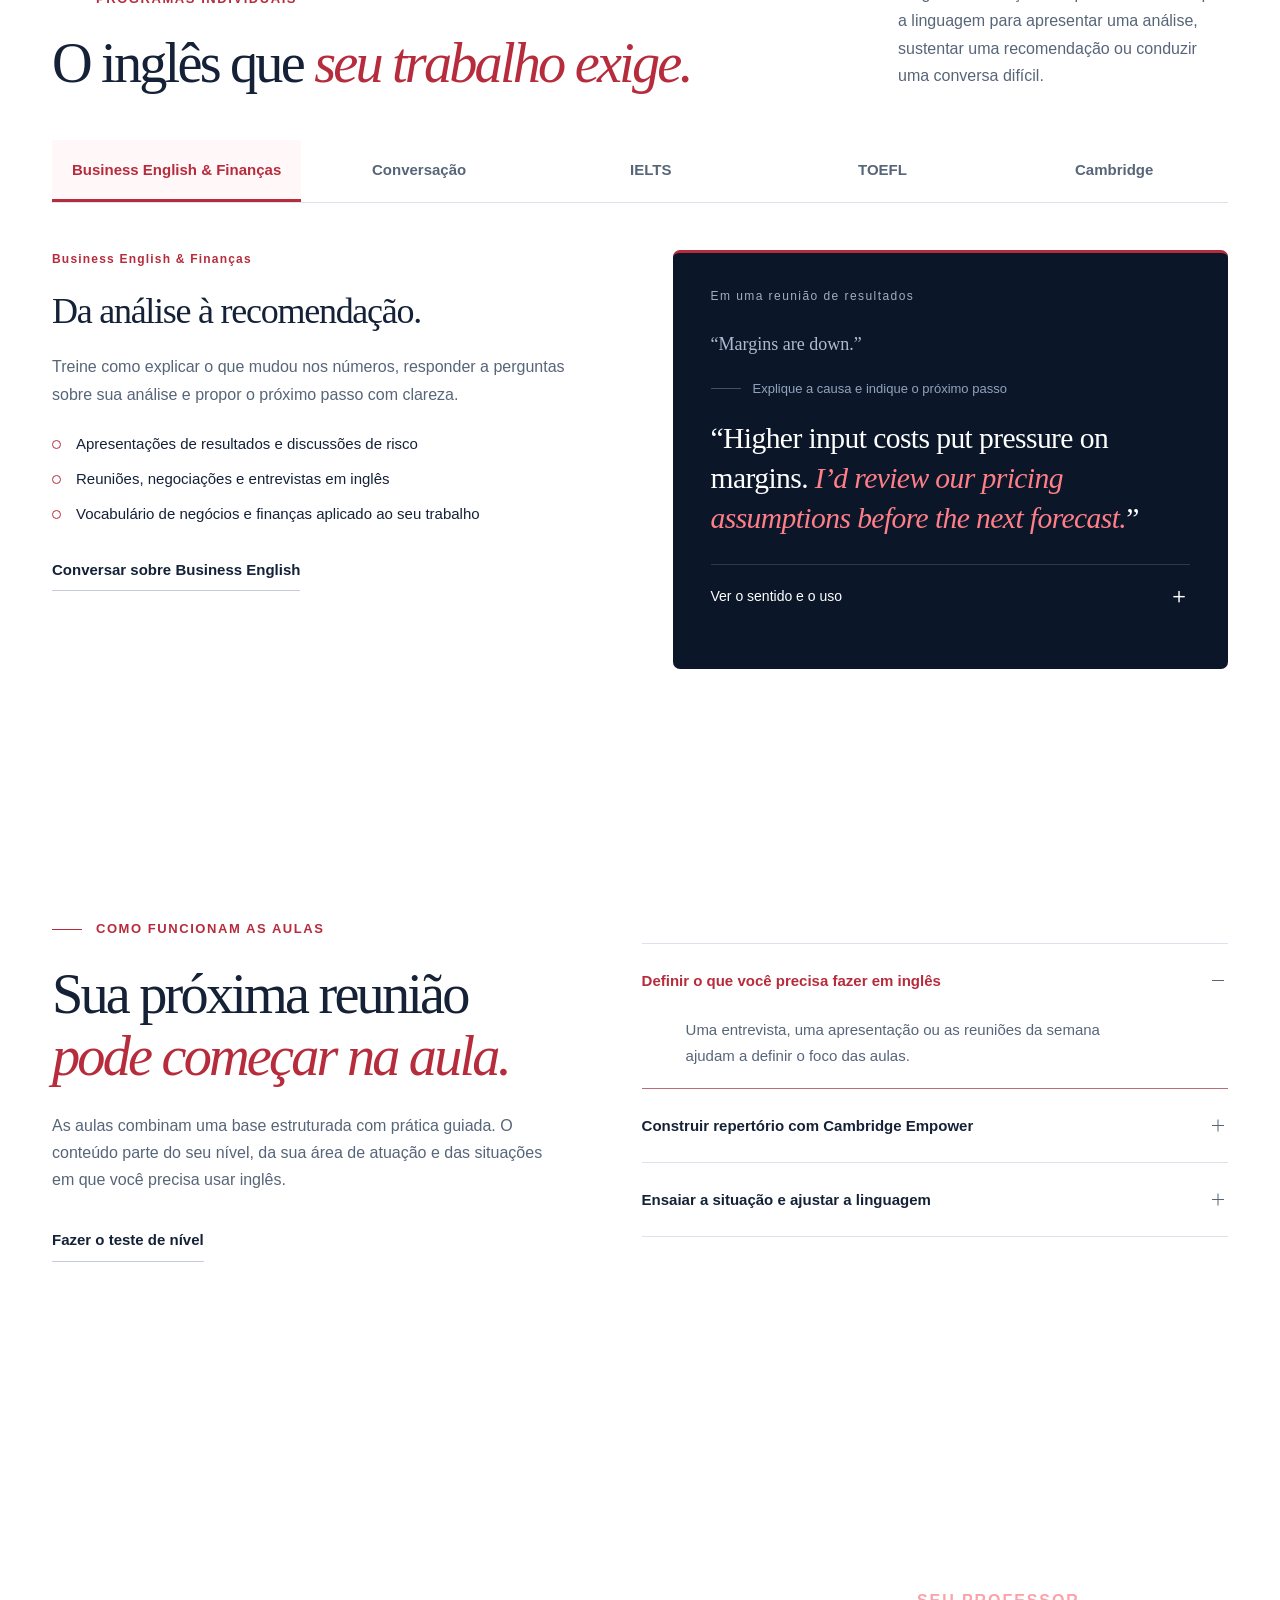
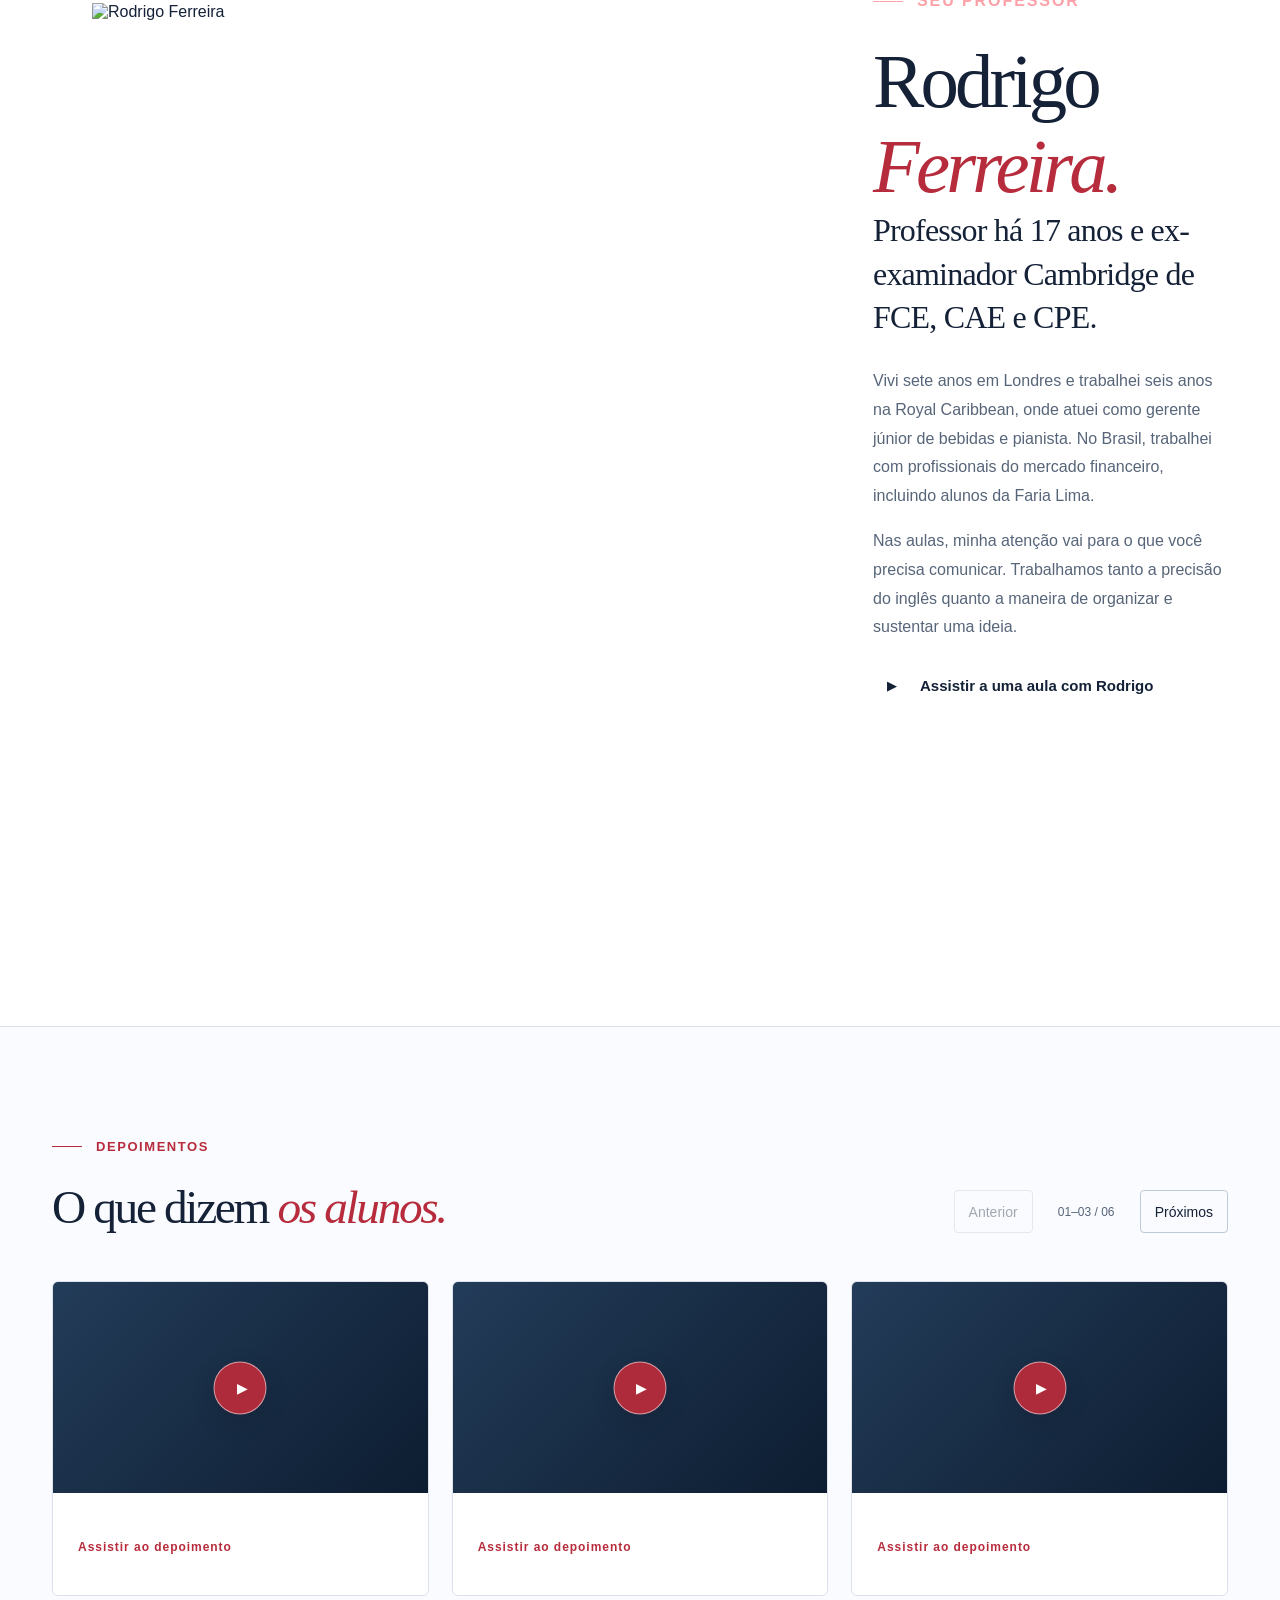
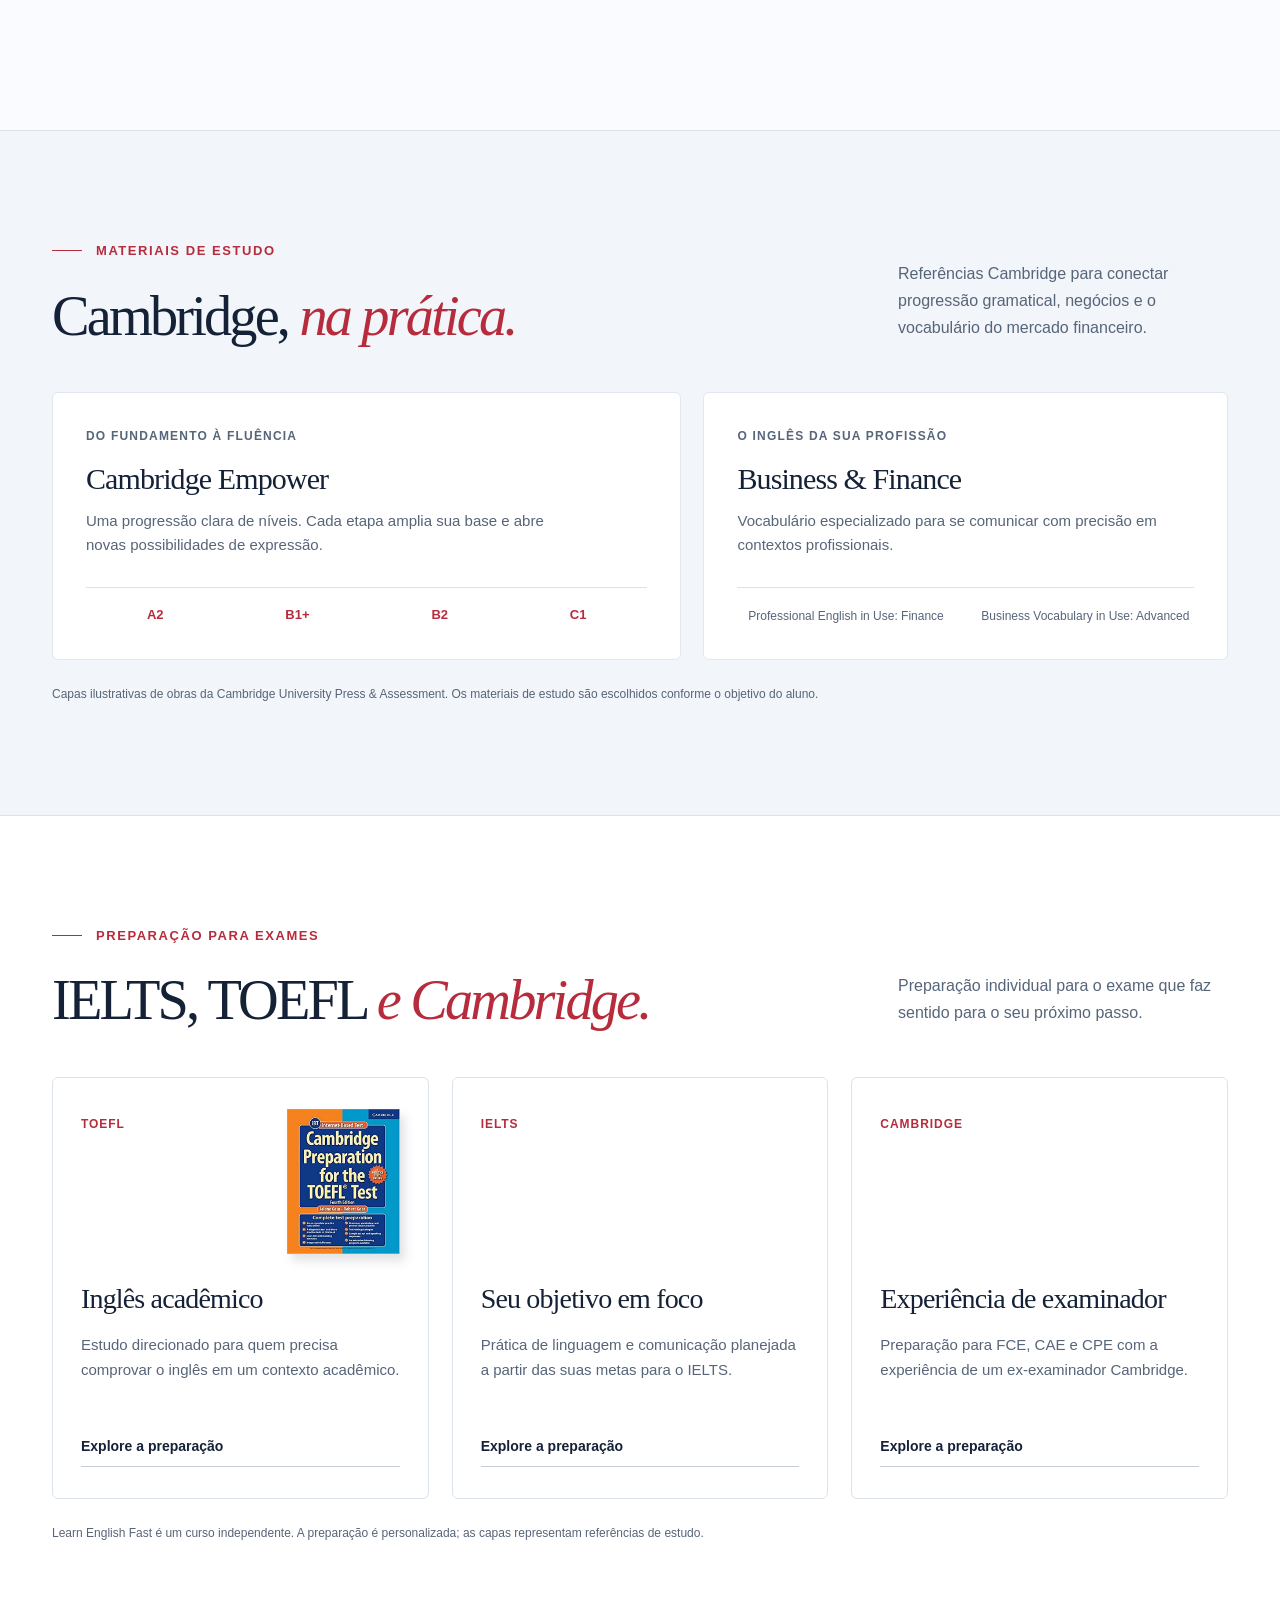
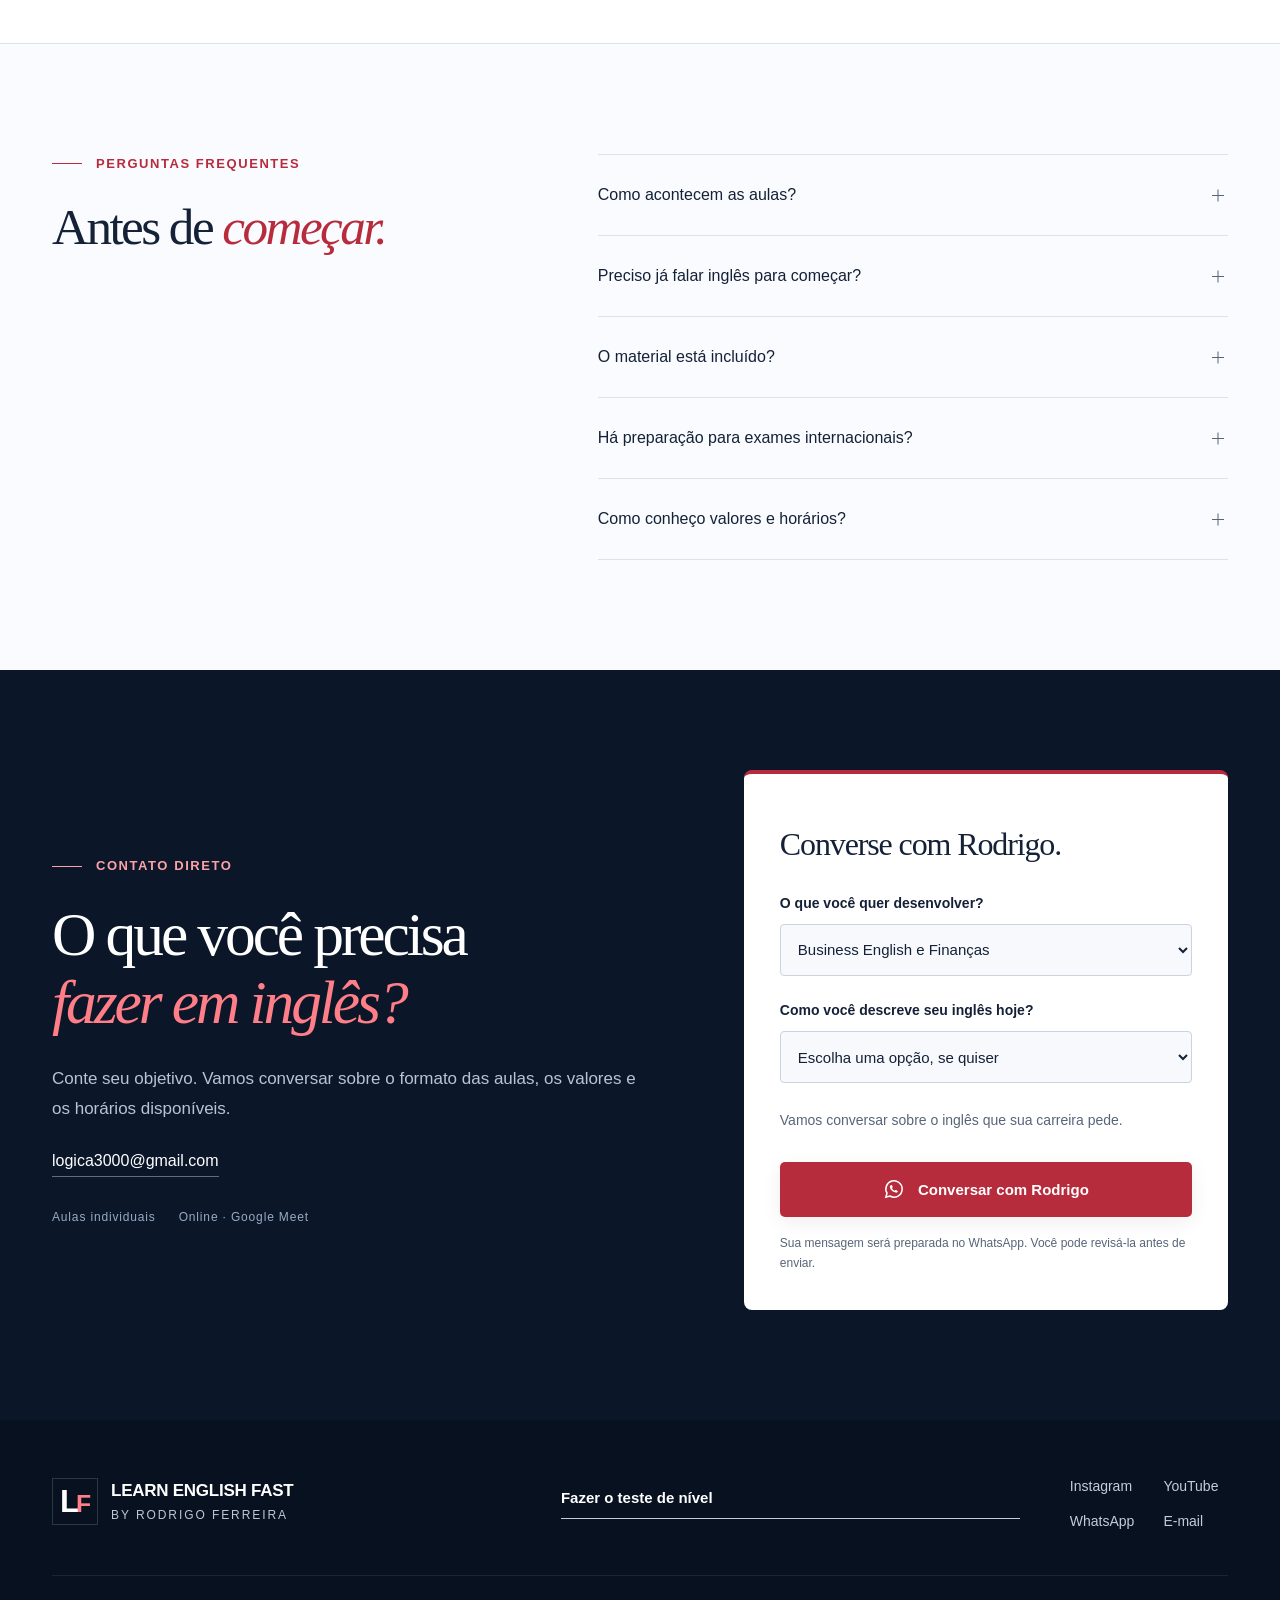
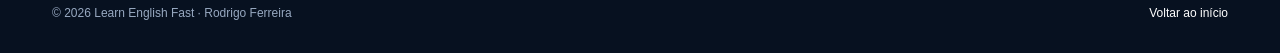
==== commit 4c64ca25: "Redesenhar página inicial de Business English" ====
--- a/index.html
+++ b/index.html
@@ -1,60 +1,140 @@
 <!doctype html>
 <html lang="pt-BR">
 <head>
-<meta charset="utf-8"><meta name="viewport" content="width=device-width, initial-scale=1"><meta name="theme-color" content="#0b1729">
-<meta name="description" content="Inglês individual com Rodrigo Ferreira. Conversação, Business English e preparação para IELTS, TOEFL e Cambridge. 17 anos de experiência e vivência internacional.">
-<title>Learn English Fast · Inglês à altura das suas ambições</title>
-<link rel="icon" type="image/svg+xml" href="data:image/svg+xml,%3Csvg xmlns='http://www.w3.org/2000/svg' viewBox='0 0 64 64'%3E%3Crect width='64' height='64' rx='12' fill='%2310243b'/%3E%3Cpath d='M17 16v32h29v-6H24V16z' fill='%23fff'/%3E%3Cpath d='M30 22h18v6H36v7h10v6H30z' fill='%23c13239'/%3E%3C/svg%3E">
-<link rel="preload" as="image" href="assets/rodrigo-original.jpeg"><link rel="stylesheet" href="assets/site.css"><script src="assets/site.js" defer></script>
+<meta charset="utf-8"><meta name="viewport" content="width=device-width, initial-scale=1"><meta name="theme-color" content="#101a17">
+<meta name="description" content="Business English e Finanças com Rodrigo Ferreira. Aulas individuais online para reuniões, apresentações, negociações e entrevistas internacionais.">
+<title>Business English &amp; Finanças | Learn English Fast</title>
+<link rel="icon" type="image/svg+xml" href="data:image/svg+xml,%3Csvg xmlns='http://www.w3.org/2000/svg' viewBox='0 0 64 64'%3E%3Crect width='64' height='64' rx='12' fill='%23101a17'/%3E%3Cpath d='M17 16v32h29v-6H24V16z' fill='%23fff'/%3E%3Cpath d='M30 22h18v6H36v7h10v6H30z' fill='%23e1c89d'/%3E%3C/svg%3E">
+<link rel="preload" href="assets/fonts/instrument-serif.woff2" as="font" type="font/woff2" crossorigin>
+<link rel="preload" href="assets/fonts/instrument-serif-italic.woff2" as="font" type="font/woff2" crossorigin>
+<link rel="stylesheet" href="assets/site.css"><script src="assets/site.js" defer></script>
 </head>
 <body>
 <a class="skip-link" href="#conteudo">Ir para o conteúdo</a>
 <header class="header" id="header"><div class="wrap header-inner">
 <a class="brand" href="#inicio" aria-label="Learn English Fast, início"><span class="brand-symbol" aria-hidden="true">L<span>F</span></span><span class="brand-name">LEARN ENGLISH FAST<small>BY RODRIGO FERREIRA</small></span></a>
-<nav class="desktop-nav" aria-label="Navegação principal"><a href="#aulas">Aulas</a><a href="#metodo">Método</a><a href="#depoimentos">Depoimentos</a><a href="#sobre">Rodrigo</a></nav>
-<a class="button button-small button-primary header-contact" href="#contato">Vamos conversar</a>
+<nav class="desktop-nav" aria-label="Navegação principal"><a href="#aulas">Programas</a><a href="#metodo">Método</a><a href="#depoimentos">Depoimentos</a><a href="#sobre">O professor</a></nav>
+<a class="button button-small button-primary header-contact" href="#contato">Conversar com Rodrigo</a>
 <button class="menu-toggle" id="menu-toggle" type="button" aria-label="Abrir menu" aria-controls="menu-dialog" aria-expanded="false"><span></span><span></span></button></div>
 <div class="reading-progress" aria-hidden="true"><span id="reading-progress"></span></div></header>
 <main id="conteudo">
-<section class="hero" id="inicio" aria-labelledby="hero-title"><div class="hero-grid wrap">
-<div class="hero-copy"><p class="eyebrow light">Inglês individual. Uma visão internacional.</p><h1 id="hero-title">Seu inglês.<br>À altura das<br>suas <em>ambições.</em></h1>
-<p class="hero-lead">Você tem muito a dizer. Desenvolva o inglês para se expressar com a mesma confiança — em uma reunião, em uma viagem ou na próxima grande oportunidade.</p>
-<div class="hero-actions"><a class="button button-primary" href="#aulas">Explore seu próximo passo</a><a class="text-button" href="https://www.youtube.com/watch?v=BbwSSqqr_a8" data-video="BbwSSqqr_a8" data-video-title="Uma aula com Rodrigo" target="_blank" rel="noopener noreferrer"><span class="play-small" aria-hidden="true">▶</span>Conheça uma aula</a></div>
-<div class="hero-signature"><span class="signature-line" aria-hidden="true"></span><p><strong>Rodrigo Ferreira</strong><span>Professor de inglês · Examinador Cambridge</span></p></div></div>
-<div class="hero-visual"><div class="portrait-frame"><img src="assets/rodrigo-original.jpeg" alt="Rodrigo Ferreira, professor de inglês" width="1024" height="1536" fetchpriority="high"><div class="portrait-shade"></div><div class="portrait-caption"><span>O mundo na sua conversa.</span><strong>Let's talk.</strong></div></div><div class="experience-stamp"><strong>17</strong><span>anos de<br>experiência</span></div><div class="hero-footnote"><span>01 — ATENÇÃO INDIVIDUAL</span><span>ONLINE · GOOGLE MEET</span></div></div>
-</div><div class="hero-bottom wrap"><span>CONVERSATION</span><span>BUSINESS ENGLISH</span><span>IELTS · TOEFL · CAMBRIDGE</span><a href="#aulas">Descubra as aulas <span aria-hidden="true">＋</span></a></div></section>
-<section class="credentials" aria-label="Experiência e atuação"><div class="wrap credential-grid"><div><strong>7 anos</strong><span>de vivência em Londres</span></div><div><strong>6 anos</strong><span>na Royal Caribbean</span></div><div><strong>FCE · CAE · CPE</strong><span>examinador oficial Cambridge</span></div><div><strong>Faria Lima</strong><span>experiência com o mercado financeiro</span></div></div></section>
+<section class="hero" id="inicio" aria-labelledby="hero-title">
+  <div class="hero-grid wrap">
+    <div class="hero-copy">
+      <p class="eyebrow light hero-kicker">Business English <span aria-hidden="true">/</span> Finanças</p>
+      <h1 id="hero-title">Inglês para<br>conversas <em>decisivas.</em></h1>
+      <p class="hero-lead">Apresente resultados, defenda recomendações e negocie em inglês. Aulas individuais com Rodrigo Ferreira, a partir de situações reais do seu trabalho.</p>
+      <div class="hero-actions">
+        <a class="button button-primary" href="#contato" data-contact-goal="Business English">Quero conversar sobre as aulas</a>
+        <a class="text-button" href="#aulas">Conhecer o programa</a>
+      </div>
+      <p class="hero-format">Aulas individuais <span aria-hidden="true">·</span> Online, via Google Meet</p>
+    </div>
+    <figure class="hero-visual">
+      <img src="assets/executive-london.webp" alt="" width="960" height="1060" fetchpriority="high">
+      <figcaption><span></span> The City of London <small>Imagem ilustrativa</small></figcaption>
+    </figure>
+  </div>
+</section>
+<section class="credentials" aria-label="Experiência de Rodrigo Ferreira">
+  <div class="wrap credential-grid">
+    <div><strong>17 anos</strong><span>ensinando inglês</span></div>
+    <div><strong>7 anos</strong><span>de vivência em Londres</span></div>
+    <div><strong>Cambridge</strong><span>Ex-examinador de FCE, CAE e CPE</span></div>
+    <div><strong>Faria Lima</strong><span>Experiência com profissionais de finanças</span></div>
+  </div>
+</section>
 
 <section class="section programs" id="aulas" aria-labelledby="programs-title"><div class="wrap">
-<div class="section-intro" data-reveal><div><p class="eyebrow">01 / Seu próximo capítulo</p><h2 id="programs-title">Um inglês que<br>acompanha <em>você.</em></h2></div><p>Seu objetivo dá direção às aulas.<br>Escolha um foco e descubra como ele entra na sua conversa.</p></div>
+
+<div class="section-intro">
+  <div><p class="eyebrow">Programas individuais</p><h2 id="programs-title">O inglês que <em>seu trabalho exige.</em></h2></div>
+  <p>Traga uma situação real para a aula. Pratique a linguagem para apresentar uma análise, sustentar uma recomendação ou conduzir uma conversa difícil.</p>
+</div>
 <div class="program-tabs" role="tablist" aria-label="Escolha seu objetivo" id="program-tabs">
-<button type="button" id="tab-conversation" role="tab" aria-selected="true" aria-controls="program-panel" tabindex="0" data-program="conversation">Conversação</button>
-<button type="button" id="tab-business" role="tab" aria-selected="false" aria-controls="program-panel" tabindex="-1" data-program="business">Business English</button>
-<button type="button" id="tab-ielts" role="tab" aria-selected="false" aria-controls="program-panel" tabindex="-1" data-program="ielts">IELTS</button>
-<button type="button" id="tab-toefl" role="tab" aria-selected="false" aria-controls="program-panel" tabindex="-1" data-program="toefl">TOEFL</button>
-<button type="button" id="tab-cambridge" role="tab" aria-selected="false" aria-controls="program-panel" tabindex="-1" data-program="cambridge">Cambridge</button></div>
-<article class="program-panel" id="program-panel" role="tabpanel" aria-labelledby="tab-conversation" tabindex="0">
-<div class="program-description"><p class="mini-label" id="program-eyebrow">CONVERSATION / VOZ, REPERTÓRIO, CONFIANÇA</p><h3 id="program-title">Mais do que responder.<br>Saber se expressar.</h3><p id="program-description">Conversas relevantes, prática guiada e atenção ao que faz diferença na sua fala: naturalidade, precisão e a confiança para desenvolver uma ideia.</p>
-<ul class="feature-list" id="program-features"><li>Temas escolhidos a partir dos seus interesses</li><li>Vocabulário e gramática em contexto</li><li>Material de conversação incluído</li></ul>
-<a class="text-link" href="#contato" id="program-contact" data-contact-goal="Conversação"><span id="program-contact-label">Quero desenvolver minha conversação</span><span aria-hidden="true">＋</span></a></div>
-<div class="phrase-card"><span class="phrase-label" id="phrase-label">DO CORRETO AO MAIS EXPRESSIVO</span><p class="phrase-basic" lang="en" id="phrase-basic">“I think this is a good idea.”</p><span class="phrase-divider" id="phrase-divider">Uma forma de ampliar a ideia</span>
-<blockquote lang="en" id="phrase-elevated">“From my perspective, this is a <em>worthwhile approach.</em>”</blockquote>
-<button type="button" class="phrase-toggle" id="phrase-toggle" aria-expanded="false" aria-controls="phrase-explanation"><span id="phrase-toggle-label">Ver o sentido e o uso</span><span aria-hidden="true">＋</span></button>
-<div class="phrase-explanation" id="phrase-explanation" hidden><p id="phrase-translation">“Na minha perspectiva, essa é uma abordagem que vale a pena.”</p><p id="phrase-context">Quando usar: ao apresentar uma opinião e avaliar uma proposta. A melhor escolha depende do contexto e do seu tom.</p></div>
-<span class="phrase-note" id="phrase-note">Um exemplo do repertório que você pode construir.</span></div></article>
-<p class="program-footnote">Aulas individuais online · Conteúdo personalizado · Seu nível é o ponto de partida</p></div></section>
+  <button type="button" id="tab-business" role="tab" aria-selected="true" aria-controls="program-panel" tabindex="0" data-program="business">Business English &amp; Finanças</button>
+  <button type="button" id="tab-conversation" role="tab" aria-selected="false" aria-controls="program-panel" tabindex="-1" data-program="conversation">Conversação</button>
+  <button type="button" id="tab-ielts" role="tab" aria-selected="false" aria-controls="program-panel" tabindex="-1" data-program="ielts">IELTS</button>
+  <button type="button" id="tab-toefl" role="tab" aria-selected="false" aria-controls="program-panel" tabindex="-1" data-program="toefl">TOEFL</button>
+  <button type="button" id="tab-cambridge" role="tab" aria-selected="false" aria-controls="program-panel" tabindex="-1" data-program="cambridge">Cambridge</button>
+</div>
+<article class="program-panel" id="program-panel" role="tabpanel" aria-labelledby="tab-business" tabindex="0">
+  <div class="program-description">
+    <p class="mini-label" id="program-eyebrow">Business English &amp; Finanças</p>
+    <h3 id="program-title">Da análise à recomendação.</h3>
+    <p id="program-description">Treine como explicar o que mudou nos números, responder a perguntas sobre sua análise e propor o próximo passo com clareza.</p>
+    <ul class="feature-list" id="program-features">
+      <li>Apresentações de resultados e discussões de risco</li>
+      <li>Reuniões, negociações e entrevistas em inglês</li>
+      <li>Vocabulário de negócios e finanças aplicado ao seu trabalho</li>
+    </ul>
+    <a class="text-link" href="#contato" id="program-contact" data-contact-goal="Business English"><span id="program-contact-label">Conversar sobre Business English</span></a>
+  </div>
+  <div class="phrase-card">
+    <span class="phrase-label" id="phrase-label">Em uma reunião de resultados</span>
+    <p class="phrase-basic" lang="en" id="phrase-basic">“Margins are down.”</p>
+    <span class="phrase-divider" id="phrase-divider">Explique a causa e indique o próximo passo</span>
+    <blockquote lang="en" id="phrase-elevated">“Higher input costs put pressure on margins. <em>I’d review our pricing assumptions before the next forecast.</em>”</blockquote>
+    <button type="button" class="phrase-toggle" id="phrase-toggle" aria-expanded="false" aria-controls="phrase-explanation"><span id="phrase-toggle-label">Ver o sentido e o uso</span><span aria-hidden="true">＋</span></button>
+    <div class="phrase-explanation" id="phrase-explanation" hidden>
+      <p id="phrase-translation">“O aumento nos custos dos insumos pressionou as margens. Eu revisaria nossas premissas de preços antes da próxima projeção.”</p>
+      <p id="phrase-context">Use uma estrutura assim para conectar o dado observado, a causa e a sua recomendação.</p>
+    </div>
+    <span class="phrase-note" id="phrase-note" hidden></span>
+  </div>
+</article>
+</div></section>
 
-<section class="lesson" id="aula-especial" aria-labelledby="lesson-title"><div class="wrap lesson-grid"><div class="lesson-copy" data-reveal><p class="eyebrow light">02 / Entre na conversa</p><h2 id="lesson-title">Antes de decidir,<br><em>sinta a aula.</em></h2><p>Veja como Rodrigo conduz uma aula e conheça de perto a experiência de aprender com ele.</p><a class="text-button" href="https://www.youtube.com/watch?v=BbwSSqqr_a8" data-video="BbwSSqqr_a8" data-video-title="Uma aula com Rodrigo" target="_blank" rel="noopener noreferrer"><span class="play-small" aria-hidden="true">▶</span>Assistir à aula especial</a></div>
-<a class="lesson-video" href="https://www.youtube.com/watch?v=BbwSSqqr_a8" data-video="BbwSSqqr_a8" data-video-title="Uma aula com Rodrigo" target="_blank" rel="noopener noreferrer" aria-label="Assistir à aula especial de Rodrigo"><img src="https://i.ytimg.com/vi/BbwSSqqr_a8/hqdefault.jpg" alt="Miniatura da aula especial de Rodrigo" width="480" height="360" loading="lazy" data-remote-image><span class="video-overlay"></span><span class="play-large" aria-hidden="true">▶</span><span class="video-caption"><span>AULA ESPECIAL</span><strong>Rodrigo Ferreira · Learn English Fast</strong></span></a></div></section>
 
-<section class="section method" id="metodo" aria-labelledby="method-title"><div class="wrap method-grid"><div class="method-visual" data-reveal><img src="assets/arquitetura-inglesa.webp" alt="Imagem ilustrativa de arquitetura universitária inglesa" width="1448" height="1086" loading="lazy"><div class="method-photo-caption"><span>Estrutura para aprender.</span><strong>Liberdade para se expressar.</strong></div><span class="photo-note">Imagem ilustrativa</span></div>
-<div class="method-copy"><p class="eyebrow">03 / O método</p><h2 id="method-title">Base sólida.<br><em>Conversa viva.</em></h2><p class="section-description">O inglês se desenvolve quando estrutura e prática caminham juntas. Explore os pilares das aulas.</p>
-<div class="method-steps"><details open><summary><span class="step-number">01</span><span>Seu ponto de partida</span><span class="details-icon" aria-hidden="true"></span></summary><div><p>As aulas partem do seu nível, da sua rotina e dos seus objetivos. O plano acompanha o inglês que você precisa usar de verdade.</p></div></details>
-<details><summary><span class="step-number">02</span><span>Estrutura com Cambridge Empower</span><span class="details-icon" aria-hidden="true"></span></summary><div><p>Uma organização gramatical clara dá consistência ao aprendizado e ajuda você a conectar cada novo conteúdo ao que já sabe.</p></div></details>
-<details><summary><span class="step-number">03</span><span>Aplicação em cada encontro</span><span class="details-icon" aria-hidden="true"></span></summary><div><p>Conversação e situações reais aproximam o estudo da sua vida: uma ideia que precisa explicar, uma reunião ou uma conversa importante.</p></div></details>
-<details><summary><span class="step-number">04</span><span>Material de conversação incluído</span><span class="details-icon" aria-hidden="true"></span></summary><div><p>Você recebe o material de conversação sem cobrança adicional. A escolha dos outros materiais de estudo acompanha seu objetivo.</p></div></details></div></div></div></section>
 
-<section class="section materials" id="materiais" aria-labelledby="materials-title"><div class="wrap"><div class="section-intro" data-reveal><div><p class="eyebrow">04 / Repertório com fundamento</p><h2 id="materials-title">Estrutura para avançar.<br><em>Linguagem para usar.</em></h2></div><p>Referências Cambridge para conectar progressão gramatical, negócios e o vocabulário do mercado financeiro.</p></div>
+<section class="section method" id="metodo" aria-labelledby="method-title">
+  <div class="wrap method-grid">
+    <div class="method-copy">
+      <p class="eyebrow">Como funcionam as aulas</p>
+      <h2 id="method-title">Sua próxima reunião<br><em>pode começar na aula.</em></h2>
+      <p class="section-description">As aulas combinam uma base estruturada com prática guiada. O conteúdo parte do seu nível, da sua área de atuação e das situações em que você precisa usar inglês.</p>
+      <a class="text-link" href="teste-de-nivel.html">Fazer o teste de nível</a>
+    </div>
+    <div class="method-steps">
+      <details open><summary>Definir o que você precisa fazer em inglês<span class="details-icon" aria-hidden="true"></span></summary><div><p>Uma entrevista, uma apresentação ou as reuniões da semana ajudam a definir o foco das aulas.</p></div></details>
+      <details><summary>Construir repertório com Cambridge Empower<span class="details-icon" aria-hidden="true"></span></summary><div><p>A coleção organiza a progressão gramatical. Materiais de negócios e finanças ajudam a ampliar o vocabulário da sua área.</p></div></details>
+      <details><summary>Ensaiar a situação e ajustar a linguagem<span class="details-icon" aria-hidden="true"></span></summary><div><p>Pratique como formular sua mensagem, responder a perguntas e ajustar o tom à situação. O material de conversação está incluído.</p></div></details>
+    </div>
+  </div>
+</section>
+
+
+
+
+
+
+
+
+
+<section class="section about" id="sobre" aria-labelledby="about-title">
+  <div class="wrap about-grid">
+    <figure class="about-portrait">
+      <img src="assets/rodrigo-retrato.webp" alt="Rodrigo Ferreira" width="636" height="792" loading="lazy">
+    </figure>
+    <div class="about-story">
+      <p class="eyebrow light">Seu professor</p>
+      <h2 id="about-title">Rodrigo <em>Ferreira.</em></h2>
+      <p class="about-lead">Professor há 17 anos e ex-examinador Cambridge de FCE, CAE e CPE.</p>
+      <p>Vivi sete anos em Londres e trabalhei seis anos na Royal Caribbean, onde atuei como gerente júnior de bebidas e pianista. No Brasil, trabalhei com profissionais do mercado financeiro, incluindo alunos da Faria Lima.</p>
+      <p>Nas aulas, minha atenção vai para o que você precisa comunicar. Trabalhamos tanto a precisão do inglês quanto a maneira de organizar e sustentar uma ideia.</p>
+      <a class="text-button" id="aula-especial" href="https://www.youtube.com/watch?v=BbwSSqqr_a8" data-video="BbwSSqqr_a8" data-video-title="Uma aula com Rodrigo" target="_blank" rel="noopener noreferrer"><span class="play-small" aria-hidden="true">▶</span>Assistir a uma aula com Rodrigo</a>
+    </div>
+  </div>
+</section>
+<section class="section testimonials" id="depoimentos" aria-labelledby="testimonials-title"><div class="wrap"><div class="section-intro"><div><p class="eyebrow">Depoimentos</p><h2 id="testimonials-title">O que dizem <em>os alunos.</em></h2></div><div class="carousel-controls"><div><button type="button" class="carousel-button" id="testimonial-prev" aria-label="Ver depoimentos anteriores" aria-controls="testimonial-rail">Anterior</button><span class="carousel-count" id="testimonial-count" aria-live="polite">01–03 / 06</span><button type="button" class="carousel-button" id="testimonial-next" aria-label="Ver próximos depoimentos" aria-controls="testimonial-rail">Próximos</button></div></div></div>
+<div class="testimonial-rail" id="testimonial-rail" tabindex="0" aria-label="Galeria de seis depoimentos, deslize para ver mais">
+<a class="testimonial-card" href="https://youtu.be/dBh0W1XOHXs" data-video="dBh0W1XOHXs" data-video-title="Depoimento de aluno 01" target="_blank" rel="noopener noreferrer"><div class="testimonial-image"><img src="https://i.ytimg.com/vi/dBh0W1XOHXs/hqdefault.jpg" alt="Miniatura do depoimento de aluno 01" width="480" height="360" loading="lazy" data-remote-image><span class="play-medium" aria-hidden="true">▶</span></div><div class="testimonial-meta"><span class="watch-label">Assistir ao depoimento</span></div></a>
+<a class="testimonial-card" href="https://youtu.be/mOZxY2NdZMw" data-video="mOZxY2NdZMw" data-video-title="Depoimento de aluno 02" target="_blank" rel="noopener noreferrer"><div class="testimonial-image"><img src="https://i.ytimg.com/vi/mOZxY2NdZMw/hqdefault.jpg" alt="Miniatura do depoimento de aluno 02" width="480" height="360" loading="lazy" data-remote-image><span class="play-medium" aria-hidden="true">▶</span></div><div class="testimonial-meta"><span class="watch-label">Assistir ao depoimento</span></div></a>
+<a class="testimonial-card" href="https://youtu.be/DggryXnum7A" data-video="DggryXnum7A" data-video-title="Depoimento de aluno 03" target="_blank" rel="noopener noreferrer"><div class="testimonial-image"><img src="https://i.ytimg.com/vi/DggryXnum7A/hqdefault.jpg" alt="Miniatura do depoimento de aluno 03" width="480" height="360" loading="lazy" data-remote-image><span class="play-medium" aria-hidden="true">▶</span></div><div class="testimonial-meta"><span class="watch-label">Assistir ao depoimento</span></div></a>
+<a class="testimonial-card" href="https://youtu.be/LmCA_7XT1pY" data-video="LmCA_7XT1pY" data-video-title="Depoimento de aluno 04" target="_blank" rel="noopener noreferrer"><div class="testimonial-image"><img src="https://i.ytimg.com/vi/LmCA_7XT1pY/hqdefault.jpg" alt="Miniatura do depoimento de aluno 04" width="480" height="360" loading="lazy" data-remote-image><span class="play-medium" aria-hidden="true">▶</span></div><div class="testimonial-meta"><span class="watch-label">Assistir ao depoimento</span></div></a>
+<a class="testimonial-card" href="https://youtu.be/5pLlH2oqCTU" data-video="5pLlH2oqCTU" data-video-title="Depoimento de aluno 05" target="_blank" rel="noopener noreferrer"><div class="testimonial-image"><img src="https://i.ytimg.com/vi/5pLlH2oqCTU/hqdefault.jpg" alt="Miniatura do depoimento de aluno 05" width="480" height="360" loading="lazy" data-remote-image><span class="play-medium" aria-hidden="true">▶</span></div><div class="testimonial-meta"><span class="watch-label">Assistir ao depoimento</span></div></a>
+<a class="testimonial-card" href="https://youtu.be/78QloM9Gyic" data-video="78QloM9Gyic" data-video-title="Depoimento de aluno 06" target="_blank" rel="noopener noreferrer"><div class="testimonial-image"><img src="https://i.ytimg.com/vi/78QloM9Gyic/hqdefault.jpg" alt="Miniatura do depoimento de aluno 06" width="480" height="360" loading="lazy" data-remote-image><span class="play-medium" aria-hidden="true">▶</span></div><div class="testimonial-meta"><span class="watch-label">Assistir ao depoimento</span></div></a></div></div></section>
+<section class="section materials" id="materiais" aria-labelledby="materials-title"><div class="wrap"><div class="section-intro" data-reveal><div><p class="eyebrow">Materiais de estudo</p><h2 id="materials-title">Cambridge, <em>na prática.</em></h2></div><p>Referências Cambridge para conectar progressão gramatical, negócios e o vocabulário do mercado financeiro.</p></div>
 <div class="materials-grid"><article class="material-panel"><div class="material-heading"><span class="mini-label">DO FUNDAMENTO À FLUÊNCIA</span><h3>Cambridge Empower</h3><p>Uma progressão clara de níveis. Cada etapa amplia sua base e abre novas possibilidades de expressão.</p></div>
 <div class="cover-row empower"><img src="https://www.cambridgebookshop.co.uk/cdn/shop/products/9781108965262i.jpg?v=1666711784&amp;width=458" alt="Cambridge Empower Second Edition, A2" width="180" height="240" loading="lazy" data-remote-image><img src="https://www.cambridgebookshop.co.uk/cdn/shop/products/9781108959575i.jpg?v=1666711618&amp;width=458" alt="Cambridge Empower Second Edition, B1+" width="180" height="240" loading="lazy" data-remote-image><img src="https://www.cambridgebookshop.co.uk/cdn/shop/files/9781108958080i.jpg?v=1783083070&amp;width=458" alt="Cambridge Empower Second Edition, B2" width="180" height="240" loading="lazy" data-remote-image><img src="https://www.cambridgebookshop.co.uk/cdn/shop/products/9781108959612i.jpg?v=1666711622&amp;width=458" alt="Cambridge Empower Second Edition, C1" width="180" height="240" loading="lazy" data-remote-image></div>
 <div class="level-line" aria-label="Exemplos de níveis da coleção"><span>A2</span><span>B1+</span><span>B2</span><span>C1</span></div></article>
@@ -62,49 +142,33 @@
 <div class="cover-row professional"><img src="https://www.cambridgebookshop.co.uk/cdn/shop/products/9780521616270.jpg?v=1605534615&amp;width=481" alt="Professional English in Use: Finance" width="180" height="240" loading="lazy" data-remote-image><img src="https://www.cambridgebookshop.co.uk/cdn/shop/products/9781316628225.jpg?v=1622119363&amp;width=481" alt="Business Vocabulary in Use: Advanced" width="180" height="240" loading="lazy" data-remote-image></div>
 <div class="book-titles"><span>Professional English in Use: Finance</span><span>Business Vocabulary in Use: Advanced</span></div></article></div>
 <p class="section-note">Capas ilustrativas de obras da Cambridge University Press &amp; Assessment. Os materiais de estudo são escolhidos conforme o objetivo do aluno.</p></div></section>
-
-<section class="section exams" id="exames" aria-labelledby="exams-title"><div class="wrap"><div class="section-intro"><div><p class="eyebrow">05 / Novas possibilidades</p><h2 id="exams-title">Um exame.<br><em>Um horizonte maior.</em></h2></div><p>Preparação individual para o exame que faz sentido para o seu próximo passo.</p></div><div class="exam-grid">
-<article class="exam-card"><div class="exam-head"><span>01 / TOEFL</span><img src="assets/toefl-cambridge-fourth-edition.jpg" alt="Cambridge Preparation for the TOEFL Test, Fourth Edition" width="390" height="500" loading="lazy"></div><h3>Inglês acadêmico</h3><p>Estudo direcionado para quem precisa comprovar o inglês em um contexto acadêmico.</p><a class="text-link" href="#aulas" data-show-program="toefl">Explore a preparação <span aria-hidden="true">＋</span></a></article>
-<article class="exam-card"><div class="exam-head"><span>02 / IELTS</span><img src="https://www.cambridgebookshop.co.uk/cdn/shop/files/9781009672368i.jpg?v=1748438958&amp;width=514" alt="The Official Cambridge Guide to IELTS" width="390" height="500" loading="lazy" data-remote-image></div><h3>Seu objetivo em foco</h3><p>Prática de linguagem e comunicação planejada a partir das suas metas para o IELTS.</p><a class="text-link" href="#aulas" data-show-program="ielts">Explore a preparação <span aria-hidden="true">＋</span></a></article>
-<article class="exam-card"><div class="exam-head"><span>03 / CAMBRIDGE</span><img src="https://www.cambridgebookshop.co.uk/cdn/shop/files/9781009808866i.jpg?v=1783083675&amp;width=498" alt="C1 Advanced 5, Cambridge" width="390" height="500" loading="lazy" data-remote-image></div><h3>Experiência de examinador</h3><p>Preparação para FCE, CAE e CPE com a experiência de um examinador oficial Cambridge.</p><a class="text-link" href="#aulas" data-show-program="cambridge">Explore a preparação <span aria-hidden="true">＋</span></a></article></div>
+<section class="section exams" id="exames" aria-labelledby="exams-title"><div class="wrap"><div class="section-intro"><div><p class="eyebrow">Preparação para exames</p><h2 id="exams-title">IELTS, TOEFL <em>e Cambridge.</em></h2></div><p>Preparação individual para o exame que faz sentido para o seu próximo passo.</p></div><div class="exam-grid">
+<article class="exam-card"><div class="exam-head"><span>TOEFL</span><img src="assets/toefl-cambridge-fourth-edition.jpg" alt="Cambridge Preparation for the TOEFL Test, Fourth Edition" width="390" height="500" loading="lazy"></div><h3>Inglês acadêmico</h3><p>Estudo direcionado para quem precisa comprovar o inglês em um contexto acadêmico.</p><a class="text-link" href="#aulas" data-show-program="toefl">Explore a preparação</a></article>
+<article class="exam-card"><div class="exam-head"><span>IELTS</span><img src="https://www.cambridgebookshop.co.uk/cdn/shop/files/9781009672368i.jpg?v=1748438958&amp;width=514" alt="The Official Cambridge Guide to IELTS" width="390" height="500" loading="lazy" data-remote-image></div><h3>Seu objetivo em foco</h3><p>Prática de linguagem e comunicação planejada a partir das suas metas para o IELTS.</p><a class="text-link" href="#aulas" data-show-program="ielts">Explore a preparação</a></article>
+<article class="exam-card"><div class="exam-head"><span>CAMBRIDGE</span><img src="https://www.cambridgebookshop.co.uk/cdn/shop/files/9781009808866i.jpg?v=1783083675&amp;width=498" alt="C1 Advanced 5, Cambridge" width="390" height="500" loading="lazy" data-remote-image></div><h3>Experiência de examinador</h3><p>Preparação para FCE, CAE e CPE com a experiência de um ex-examinador Cambridge.</p><a class="text-link" href="#aulas" data-show-program="cambridge">Explore a preparação</a></article></div>
 <p class="section-note">Learn English Fast é um curso independente. A preparação é personalizada; as capas representam referências de estudo.</p></div></section>
-
-<section class="section testimonials" id="depoimentos" aria-labelledby="testimonials-title"><div class="wrap"><div class="section-intro"><div><p class="eyebrow">06 / A voz dos alunos</p><h2 id="testimonials-title">A melhor apresentação?<br><em>Quem já viveu a aula.</em></h2></div><div class="carousel-controls"><p>Depoimentos reais, na voz dos alunos.</p><div><button type="button" class="carousel-button" id="testimonial-prev" aria-label="Ver depoimentos anteriores" aria-controls="testimonial-rail">Anterior</button><span class="carousel-count" id="testimonial-count" aria-live="polite">01–03 / 06</span><button type="button" class="carousel-button" id="testimonial-next" aria-label="Ver próximos depoimentos" aria-controls="testimonial-rail">Próximos</button></div></div></div>
-<div class="testimonial-rail" id="testimonial-rail" tabindex="0" aria-label="Galeria de seis depoimentos, deslize para ver mais">
-<a class="testimonial-card" href="https://youtu.be/dBh0W1XOHXs" data-video="dBh0W1XOHXs" data-video-title="Depoimento de aluno 01" target="_blank" rel="noopener noreferrer"><div class="testimonial-image"><img src="https://i.ytimg.com/vi/dBh0W1XOHXs/hqdefault.jpg" alt="Miniatura do depoimento de aluno 01" width="480" height="360" loading="lazy" data-remote-image><span class="play-medium" aria-hidden="true">▶</span></div><div class="testimonial-meta"><span>01 / DEPOIMENTO</span><strong>A experiência de quem aprende.</strong><span class="watch-label">Assistir ao depoimento</span></div></a>
-<a class="testimonial-card" href="https://youtu.be/mOZxY2NdZMw" data-video="mOZxY2NdZMw" data-video-title="Depoimento de aluno 02" target="_blank" rel="noopener noreferrer"><div class="testimonial-image"><img src="https://i.ytimg.com/vi/mOZxY2NdZMw/hqdefault.jpg" alt="Miniatura do depoimento de aluno 02" width="480" height="360" loading="lazy" data-remote-image><span class="play-medium" aria-hidden="true">▶</span></div><div class="testimonial-meta"><span>02 / DEPOIMENTO</span><strong>A experiência de quem aprende.</strong><span class="watch-label">Assistir ao depoimento</span></div></a>
-<a class="testimonial-card" href="https://youtu.be/DggryXnum7A" data-video="DggryXnum7A" data-video-title="Depoimento de aluno 03" target="_blank" rel="noopener noreferrer"><div class="testimonial-image"><img src="https://i.ytimg.com/vi/DggryXnum7A/hqdefault.jpg" alt="Miniatura do depoimento de aluno 03" width="480" height="360" loading="lazy" data-remote-image><span class="play-medium" aria-hidden="true">▶</span></div><div class="testimonial-meta"><span>03 / DEPOIMENTO</span><strong>A experiência de quem aprende.</strong><span class="watch-label">Assistir ao depoimento</span></div></a>
-<a class="testimonial-card" href="https://youtu.be/LmCA_7XT1pY" data-video="LmCA_7XT1pY" data-video-title="Depoimento de aluno 04" target="_blank" rel="noopener noreferrer"><div class="testimonial-image"><img src="https://i.ytimg.com/vi/LmCA_7XT1pY/hqdefault.jpg" alt="Miniatura do depoimento de aluno 04" width="480" height="360" loading="lazy" data-remote-image><span class="play-medium" aria-hidden="true">▶</span></div><div class="testimonial-meta"><span>04 / DEPOIMENTO</span><strong>A experiência de quem aprende.</strong><span class="watch-label">Assistir ao depoimento</span></div></a>
-<a class="testimonial-card" href="https://youtu.be/5pLlH2oqCTU" data-video="5pLlH2oqCTU" data-video-title="Depoimento de aluno 05" target="_blank" rel="noopener noreferrer"><div class="testimonial-image"><img src="https://i.ytimg.com/vi/5pLlH2oqCTU/hqdefault.jpg" alt="Miniatura do depoimento de aluno 05" width="480" height="360" loading="lazy" data-remote-image><span class="play-medium" aria-hidden="true">▶</span></div><div class="testimonial-meta"><span>05 / DEPOIMENTO</span><strong>A experiência de quem aprende.</strong><span class="watch-label">Assistir ao depoimento</span></div></a>
-<a class="testimonial-card" href="https://youtu.be/78QloM9Gyic" data-video="78QloM9Gyic" data-video-title="Depoimento de aluno 06" target="_blank" rel="noopener noreferrer"><div class="testimonial-image"><img src="https://i.ytimg.com/vi/78QloM9Gyic/hqdefault.jpg" alt="Miniatura do depoimento de aluno 06" width="480" height="360" loading="lazy" data-remote-image><span class="play-medium" aria-hidden="true">▶</span></div><div class="testimonial-meta"><span>06 / DEPOIMENTO</span><strong>A experiência de quem aprende.</strong><span class="watch-label">Assistir ao depoimento</span></div></a></div></div></section>
-
-<section class="about" id="sobre" aria-labelledby="about-title"><div class="about-london"><img src="assets/londres.webp" alt="Imagem ilustrativa de Londres, Westminster e o Rio Tâmisa" width="1672" height="941" loading="lazy"><div></div><p lang="en">London is a chapter.<br><em>Experience is the story.</em></p><span>Imagem ilustrativa de Londres</span></div><div class="wrap about-grid">
-<div><p class="eyebrow">07 / Seu professor</p><h2 id="about-title">Rodrigo<br><em>Ferreira.</em></h2><span class="about-caption">Professor. Examinador. Pianista.<br>Uma trajetória que atravessa fronteiras.</span></div>
-<div class="about-story"><p class="about-lead">Uma boa aula começa por entender o que você tem a dizer.</p><p>Sou professor de inglês há 17 anos e examinador oficial Cambridge para FCE, CAE e CPE. Meu trabalho é ajudar você a construir um inglês mais preciso, confiante e útil para seus objetivos.</p>
-<div class="experience-timeline"><div><span>01 / LONDRES</span><strong>7 anos de vivência internacional</strong><p>O inglês como parte da vida, todos os dias.</p></div><div><span>02 / ROYAL CARIBBEAN</span><strong>6 anos em navios americanos</strong><p>Atuação como Gerente Júnior de Bebidas e pianista profissional.</p></div><div><span>03 / NA SALA DE AULA</span><strong>Experiência que se torna atenção individual</strong><p>Conversação personalizada, formação em piano erudito e trabalho com profissionais do mercado financeiro.</p></div></div><p class="university-note">Parcerias com <strong>UNICAMP · USP · UNESP</strong></p></div></div></section>
-
-<section class="section faq" aria-labelledby="faq-title"><div class="wrap faq-grid"><div><p class="eyebrow">Antes da nossa conversa</p><h2 id="faq-title">Algumas boas<br><em>perguntas.</em></h2></div><div class="faq-list">
+<section class="section faq" aria-labelledby="faq-title"><div class="wrap faq-grid"><div><p class="eyebrow">Perguntas frequentes</p><h2 id="faq-title">Antes de <em>começar.</em></h2></div><div class="faq-list">
 <details><summary>Como acontecem as aulas?<span class="details-icon" aria-hidden="true"></span></summary><p>As aulas são individuais e online, via Google Meet. O conteúdo acompanha seu nível, seus objetivos e o inglês que você precisa usar.</p></details>
 <details><summary>Preciso já falar inglês para começar?<span class="details-icon" aria-hidden="true"></span></summary><p>Seu nível atual é o ponto de partida. Conte a Rodrigo o que você já consegue fazer em inglês e o que deseja desenvolver, para conversar sobre um plano adequado.</p></details>
 <details><summary>O material está incluído?<span class="details-icon" aria-hidden="true"></span></summary><p>O material de conversação é fornecido sem custo adicional. As referências e os demais materiais de estudo são definidos de acordo com o seu objetivo.</p></details>
 <details><summary>Há preparação para exames internacionais?<span class="details-icon" aria-hidden="true"></span></summary><p>Sim. Você pode conversar sobre preparação individual para IELTS, TOEFL e Cambridge — FCE, CAE e CPE.</p></details>
 <details><summary>Como conheço valores e horários?<span class="details-icon" aria-hidden="true"></span></summary><p>Fale diretamente com Rodrigo pelo WhatsApp. Conte seu objetivo e sua disponibilidade para conhecer os valores e os horários disponíveis.</p></details></div></div></section>
 
-<section class="contact" id="contato" aria-labelledby="contact-title"><div class="wrap contact-grid"><div class="contact-copy"><p class="eyebrow light">08 / Vamos conversar</p><h2 id="contact-title">Seu próximo passo<br>começa com<br><em>uma conversa.</em></h2><p>Conte o que você quer alcançar.<br>O resto começa por ouvir você.</p><a class="contact-email" href="mailto:logica3000@gmail.com">logica3000@gmail.com</a><div class="contact-details"><span>AULAS INDIVIDUAIS</span><span>ONLINE · GOOGLE MEET</span></div></div>
-<div class="contact-card"><span class="mini-label">SEU INGLÊS, SEU OBJETIVO</span><h3>Vamos encontrar o seu foco.</h3>
-<div class="form-field"><label for="contact-goal">O que você quer desenvolver?</label><select id="contact-goal"><option value="Conversação">Conversação e confiança</option><option value="Business English">Business English e carreira</option><option value="IELTS">Preparação para IELTS</option><option value="TOEFL">Preparação para TOEFL</option><option value="Cambridge">Preparação para Cambridge</option><option value="Ainda quero definir meu objetivo">Ainda quero definir meu objetivo</option></select></div>
+<section class="contact" id="contato" aria-labelledby="contact-title"><div class="wrap contact-grid"><div class="contact-copy"><p class="eyebrow light">Contato direto</p><h2 id="contact-title">O que você precisa<br><em>fazer em inglês?</em></h2><p>Conte seu objetivo. Vamos conversar sobre o formato das aulas, os valores e os horários disponíveis.</p><a class="contact-email" href="mailto:logica3000@gmail.com">logica3000@gmail.com</a><div class="contact-details"><span>Aulas individuais</span><span>Online · Google Meet</span></div></div>
+<div class="contact-card"><h3>Converse com Rodrigo.</h3>
+<div class="form-field"><label for="contact-goal">O que você quer desenvolver?</label><select id="contact-goal"><option value="Business English" selected>Business English e Finanças</option><option value="Conversação">Conversação</option><option value="IELTS">Preparação para IELTS</option><option value="TOEFL">Preparação para TOEFL</option><option value="Cambridge">Preparação para Cambridge</option><option value="Ainda quero definir meu objetivo">Ainda quero definir meu objetivo</option></select></div>
 <div class="form-field"><label for="contact-level">Como você descreve seu inglês hoje?</label><select id="contact-level"><option value="">Escolha uma opção, se quiser</option><option value="Estou começando">Estou começando</option><option value="Entendo algumas coisas, mas falar é difícil">Entendo algumas coisas, mas falar é difícil</option><option value="Consigo conversar e quero evoluir">Consigo conversar e quero evoluir</option><option value="Já falo bem e busco mais precisão">Já falo bem e busco mais precisão</option><option value="Prefiro conversar sobre meu nível">Prefiro conversar sobre meu nível</option></select></div>
-<p class="contact-summary" id="contact-summary" aria-live="polite">Vamos conversar sobre sua conversação e confiança.</p>
-<a class="button button-primary contact-whatsapp" id="contact-whatsapp" href="https://wa.me/5519997432121?text=Ol%C3%A1%2C%20Rodrigo%21%20Tenho%20interesse%20nas%20aulas%20de%20conversa%C3%A7%C3%A3o%20da%20Learn%20English%20Fast." target="_blank" rel="noopener noreferrer"><svg viewBox="0 0 24 24" fill="none" aria-hidden="true"><path d="M20 11.5a8.5 8.5 0 0 1-12.8 7.3L3 20l1.2-4.2A8.5 8.5 0 1 1 20 11.5Z" stroke="currentColor" stroke-width="1.6"/><path d="M8.2 7.5c.4-.5 1.1-.2 1.3.3l.6 1.4c.1.3 0 .6-.3.8l-.4.4c.6 1.4 1.4 2.2 2.9 2.9l.4-.5c.2-.3.6-.4.8-.2l1.4.6c.6.2.8.9.3 1.3-.6.6-1.1.9-2 .7-3.5-.9-5.5-2.9-6.1-5.8-.1-.8.4-1.5 1.1-1.9Z" fill="currentColor"/></svg>Conversar com Rodrigo</a>
+<p class="contact-summary" id="contact-summary" aria-live="polite">Vamos conversar sobre o inglês que sua carreira pede.</p>
+<a class="button button-primary contact-whatsapp" id="contact-whatsapp" href="https://wa.me/5519997432121?text=Ol%C3%A1%2C%20Rodrigo%21%20Tenho%20interesse%20em%20aulas%20de%20Business%20English%20e%20Finan%C3%A7as." target="_blank" rel="noopener noreferrer"><svg viewBox="0 0 24 24" fill="none" aria-hidden="true"><path d="M20 11.5a8.5 8.5 0 0 1-12.8 7.3L3 20l1.2-4.2A8.5 8.5 0 1 1 20 11.5Z" stroke="currentColor" stroke-width="1.6"/><path d="M8.2 7.5c.4-.5 1.1-.2 1.3.3l.6 1.4c.1.3 0 .6-.3.8l-.4.4c.6 1.4 1.4 2.2 2.9 2.9l.4-.5c.2-.3.6-.4.8-.2l1.4.6c.6.2.8.9.3 1.3-.6.6-1.1.9-2 .7-3.5-.9-5.5-2.9-6.1-5.8-.1-.8.4-1.5 1.1-1.9Z" fill="currentColor"/></svg>Conversar com Rodrigo</a>
 <p class="contact-fineprint">Sua mensagem será preparada no WhatsApp. Você pode revisá-la antes de enviar.</p></div></div></section>
 </main>
 
-<footer class="footer"><div class="wrap"><div class="footer-top"><a class="brand" href="#inicio"><span class="brand-symbol" aria-hidden="true">L<span>F</span></span><span class="brand-name">LEARN ENGLISH FAST<small>BY RODRIGO FERREIRA</small></span></a><p lang="en">Confidence changes<br><em>the conversation.</em></p><nav class="footer-socials" aria-label="Redes sociais e contato"><a href="https://www.instagram.com/learnenglishfastbrasil/" target="_blank" rel="noopener noreferrer">Instagram</a><a href="https://www.youtube.com/@learnenglishfast9973" target="_blank" rel="noopener noreferrer">YouTube</a><a href="https://wa.me/5519997432121" target="_blank" rel="noopener noreferrer">WhatsApp</a><a href="mailto:logica3000@gmail.com">E-mail</a></nav></div><div class="footer-bottom"><span>© 2026 Learn English Fast · Rodrigo Ferreira</span><span>Inglês individual. Uma visão internacional.</span><a href="#inicio">Voltar ao início</a></div></div></footer>
+<footer class="footer"><div class="wrap"><div class="footer-top"><a class="brand" href="#inicio"><span class="brand-symbol" aria-hidden="true">L<span>F</span></span><span class="brand-name">LEARN ENGLISH FAST<small>BY RODRIGO FERREIRA</small></span></a><a class="text-link" href="teste-de-nivel.html">Fazer o teste de nível</a><nav class="footer-socials" aria-label="Redes sociais e contato"><a href="https://www.instagram.com/learnenglishfastbrasil/" target="_blank" rel="noopener noreferrer">Instagram</a><a href="https://www.youtube.com/@learnenglishfast9973" target="_blank" rel="noopener noreferrer">YouTube</a><a href="https://wa.me/5519997432121" target="_blank" rel="noopener noreferrer">WhatsApp</a><a href="mailto:logica3000@gmail.com">E-mail</a></nav></div><div class="footer-bottom"><button type="button" class="sound-toggle" id="sound-toggle" aria-pressed="false" aria-label="Ativar música ambiente"><span class="sound-bars" aria-hidden="true"><i></i><i></i><i></i><i></i></span><span id="sound-label">Piano ambiente</span></button><span>© 2026 Learn English Fast · Rodrigo Ferreira</span><a href="#inicio">Voltar ao início</a></div></div></footer>
 <audio id="site-music" src="assets/piano-ambiente-original.mp3" preload="none" loop aria-hidden="true"></audio>
-<button type="button" class="sound-toggle" id="sound-toggle" aria-pressed="false" aria-label="Ativar música ambiente"><span class="sound-bars" aria-hidden="true"><i></i><i></i><i></i><i></i></span><span id="sound-label">Piano ambiente</span></button>
+
 <a class="floating-contact" href="#contato" aria-label="Conversar sobre as aulas"><span>Vamos conversar</span><svg viewBox="0 0 24 24" fill="none" aria-hidden="true"><path d="M20 11.5a8.5 8.5 0 0 1-12.8 7.3L3 20l1.2-4.2A8.5 8.5 0 1 1 20 11.5Z" stroke="currentColor" stroke-width="1.6"/><path d="M7.8 11.5h.1m4.1 0h.1m4.1 0h.1" stroke="currentColor" stroke-width="2.4" stroke-linecap="round"/></svg></a>
-<dialog class="video-dialog" id="video-dialog" aria-labelledby="video-dialog-title"><div class="video-dialog-header"><div><span class="mini-label">LEARN ENGLISH FAST</span><h2 id="video-dialog-title">Uma aula com Rodrigo</h2></div><button type="button" class="dialog-close" id="video-close" aria-label="Fechar vídeo">✕</button></div><div class="video-player" id="video-player"></div><div class="video-dialog-footer"><span>Assista e conheça de perto a experiência.</span><a class="text-link" id="video-youtube" href="https://www.youtube.com/watch?v=BbwSSqqr_a8" target="_blank" rel="noopener noreferrer">Abrir no YouTube</a></div></dialog>
-<dialog class="menu-dialog" id="menu-dialog" aria-label="Menu de navegação"><div class="menu-dialog-header"><span class="mini-label">LEARN ENGLISH FAST</span><button type="button" class="dialog-close" id="menu-close" aria-label="Fechar menu">✕</button></div><nav aria-label="Navegação no celular"><a href="#aulas">As aulas <span>01</span></a><a href="#metodo">O método <span>02</span></a><a href="#materiais">Os materiais <span>03</span></a><a href="#exames">Os exames <span>04</span></a><a href="#depoimentos">Os alunos <span>05</span></a><a href="#sobre">Rodrigo <span>06</span></a><a href="#contato">Vamos conversar <span>07</span></a></nav><p>Inglês individual.<br>Uma visão internacional.</p></dialog>
-<noscript><style>.program-tabs,.phrase-toggle,.carousel-controls>div,.menu-toggle,.sound-toggle{display:none}.phrase-explanation[hidden]{display:block}@media(max-width:760px){.desktop-nav{display:flex;flex-wrap:wrap;width:100%;order:3}.header-inner{flex-wrap:wrap;padding:16px 0}}</style></noscript>
+<dialog class="video-dialog" id="video-dialog" aria-labelledby="video-dialog-title"><div class="video-dialog-header"><div><span class="mini-label">LEARN ENGLISH FAST</span><h2 id="video-dialog-title">Uma aula com Rodrigo</h2></div><button type="button" class="dialog-close" id="video-close" aria-label="Fechar vídeo">✕</button></div><div class="video-player" id="video-player"></div><div class="video-dialog-footer"><a class="text-link" id="video-youtube" href="https://www.youtube.com/watch?v=BbwSSqqr_a8" target="_blank" rel="noopener noreferrer">Abrir no YouTube</a></div></dialog>
+<dialog class="menu-dialog" id="menu-dialog" aria-label="Menu de navegação"><div class="menu-dialog-header"><span class="mini-label">LEARN ENGLISH FAST</span><button type="button" class="dialog-close" id="menu-close" aria-label="Fechar menu">✕</button></div><nav aria-label="Navegação no celular"><a href="#aulas">As aulas</a><a href="#metodo">O método</a><a href="#materiais">Os materiais</a><a href="#exames">Os exames</a><a href="#depoimentos">Os alunos</a><a href="#sobre">Rodrigo</a><a href="#contato">Vamos conversar</a></nav></dialog>
+<noscript><style>.program-tabs,.phrase-toggle,.carousel-controls>div,.menu-toggle,.sound-toggle{display:none}.phrase-explanation[hidden]{display:block}@media(max-width:820px){.desktop-nav{display:flex;flex-wrap:wrap;width:100%;order:3}.header-inner{flex-wrap:wrap;padding:16px 0}}</style></noscript>
 </body>
 </html>
--- a/assets/site.css
+++ b/assets/site.css
@@ -0,0 +1,28 @@
+:root{--navy:#0b1729;--navy-soft:#17283f;--ink:#142137;--red:#b72c3c;--coral:#ff7e87;--white:#fff;--paper:#fafbfe;--muted:#576579;--line:#dce2ec;--serif:Georgia,'Times New Roman',serif;--sans:Arial,Helvetica,sans-serif;font-family:var(--sans);color:var(--ink);background:var(--white);scroll-behavior:smooth;scroll-padding-top:110px;color-scheme:light}
+*{box-sizing:border-box}body{margin:0;min-width:320px}body.modal-open{overflow:hidden}::selection{background:#fbc0c5;color:var(--navy)}a{color:inherit;text-decoration:none}button,input,select{font:inherit}button,a,summary,select{-webkit-tap-highlight-color:transparent}button,summary{cursor:pointer}button{color:inherit}button:disabled{cursor:default}img{display:block;max-width:100%}svg{display:block;flex-shrink:0}h1,h2,h3,p{margin-top:0}h1,h2{font-family:var(--serif);font-weight:400;letter-spacing:-.05em}h2{font-size:clamp(2.5rem,4.4vw,4.25rem);line-height:1.1;margin:0}h2 em{font-weight:400;color:var(--red)}p{line-height:1.65}a:focus-visible,button:focus-visible,summary:focus-visible,select:focus-visible,[tabindex]:focus-visible{outline:3px solid #cc4554;outline-offset:5px}.wrap{width:min(1280px,calc(100% - 104px));margin-inline:auto}.section{padding:110px 0}.eyebrow{display:flex;align-items:center;gap:14px;font-size:.8125rem;font-weight:700;line-height:1.5;letter-spacing:.12em;text-transform:uppercase;color:var(--red);margin-bottom:25px}.eyebrow:before{content:'';height:1px;width:30px;background:currentColor;flex-shrink:0}.eyebrow.light{color:#fda1a8}.mini-label{font-size:.75rem;font-weight:700;letter-spacing:.1em;line-height:1.6;color:var(--muted)}.button{display:inline-flex;align-items:center;justify-content:center;gap:12px;min-height:54px;padding:15px 23px;border:1px solid transparent;border-radius:5px;font-size:.9375rem;font-weight:700;line-height:1.4;text-align:center;transition:background .2s,transform .2s,box-shadow .2s}.button-primary{background:var(--red);color:var(--white);box-shadow:0 5px 20px #00000012}.button-primary:hover{background:#a02334;transform:translateY(-2px);box-shadow:0 9px 25px #00000022}.button-small{font-size:.875rem;min-height:44px;padding:11px 17px}.text-button{display:inline-flex;align-items:center;gap:12px;font-size:.9375rem;font-weight:700;padding:10px 0;min-height:44px;transition:color .2s}.text-button:hover{color:var(--coral)}.text-link{display:inline-flex;align-items:center;gap:20px;font-size:.9375rem;font-weight:700;line-height:1.5;padding:9px 0;border-bottom:1px solid #c5cdd9;transition:color .2s,border-color .2s}.text-link:hover{color:var(--red);border-color:var(--red)}.text-link>span[aria-hidden]{font-size:1.5rem;line-height:1}.skip-link{position:fixed;top:8px;left:16px;padding:14px;background:var(--white);color:var(--ink);z-index:100;transform:translateY(-150%)}.skip-link:focus{transform:none}
+.header{position:sticky;top:0;z-index:30;background:var(--navy);color:#fff;border-bottom:1px solid #ffffff18}.header-inner{display:flex;align-items:center;justify-content:space-between;gap:28px;min-height:84px}.brand{display:inline-flex;align-items:center;gap:13px;flex-shrink:0}.brand-symbol{display:flex;align-items:flex-end;font-size:2rem;font-weight:800;letter-spacing:-.17em;border:1px solid #ffffff28;width:46px;height:47px;padding:6px 7px 7px;line-height:1}.brand-symbol span{color:var(--coral);font-size:1.55rem;margin-left:2px}.brand-name{font-size:1.0625rem;font-weight:800;letter-spacing:-.015em;line-height:1.2}.brand-name small{display:block;font-size:.75rem;color:#bcc7d7;font-weight:500;letter-spacing:.16em;margin-top:7px}.desktop-nav{display:flex;align-items:center;gap:29px}.desktop-nav a{font-size:.875rem;color:#cad2df;padding:14px 0;position:relative;transition:color .2s}.desktop-nav a:after{content:'';height:1px;position:absolute;bottom:6px;left:0;right:0;background:var(--coral);transform:scaleX(0);transition:transform .2s;transform-origin:left}.desktop-nav a:hover,.desktop-nav a[aria-current]{color:#fff}.desktop-nav a:hover:after,.desktop-nav a[aria-current]:after{transform:scaleX(1)}.menu-toggle{display:none;flex-direction:column;justify-content:center;gap:7px;width:46px;height:46px;background:transparent;border:1px solid #ffffff30;border-radius:4px;padding:12px}.menu-toggle span{height:1px;background:#fff;width:100%}.reading-progress{height:2px;position:absolute;bottom:-1px;inset-inline:0;overflow:hidden}.reading-progress span{display:block;width:100%;height:100%;background:var(--coral);transform:scaleX(0);transform-origin:left}
+.hero{background:var(--navy);color:#fff;position:relative;overflow:hidden}.hero:before{content:'';position:absolute;right:0;top:0;width:42%;height:100%;background:linear-gradient(115deg,#15273b,#0b1729);border-left:1px solid #ffffff09;pointer-events:none}.hero-grid{position:relative;display:grid;grid-template-columns:1.2fr .8fr;gap:75px;align-items:center;padding:60px 0 56px}.hero-copy{min-width:0}.hero h1{font-size:clamp(3.5rem,6.3vw,6rem);line-height:1.035;margin:0 0 27px;letter-spacing:-.055em}.hero h1 em{color:var(--coral);font-weight:400;position:relative}.hero-lead{color:#bac6d7;font-size:1.0625rem;max-width:545px;line-height:1.7;margin-bottom:28px}.hero-actions{display:flex;align-items:center;gap:26px;flex-wrap:wrap}.play-small{width:35px;height:35px;border:1px solid #ffffff50;border-radius:50%;display:grid;place-items:center;font-size:.75rem;padding-left:2px}.hero-signature{display:flex;align-items:center;gap:18px;margin-top:34px}.signature-line{height:1px;width:40px;background:#8494ac}.hero-signature p{font-size:.875rem;line-height:1.6;margin:0}.hero-signature strong{display:block;color:#fff;font-weight:600}.hero-signature p>span{display:block;color:#99aac1;font-size:.8125rem}.hero-visual{position:relative;min-width:0;padding-right:22px}.portrait-frame{height:550px;position:relative;overflow:hidden;background:#ddd7d0;border-radius:110px 8px 8px 8px}.portrait-frame>img{position:absolute;max-width:none;width:224%;height:auto;left:-124%;top:-8%}.portrait-shade{position:absolute;inset:0;background:linear-gradient(0deg,#0b1729e8,transparent 40%)}.portrait-caption{position:absolute;bottom:32px;left:30px;color:#fff}.portrait-caption>span{display:block;font-size:.875rem;color:#e3e7ed;margin-bottom:12px}.portrait-caption strong{font:italic 3.5rem var(--serif);letter-spacing:-.035em}.experience-stamp{position:absolute;right:0;top:38px;display:flex;flex-direction:column;align-items:center;justify-content:center;width:119px;height:135px;background:var(--red);border-radius:4px;color:#fff;box-shadow:0 18px 30px #0003;border:1px solid #ffffff20}.experience-stamp strong{font:4.125rem var(--serif);line-height:1;letter-spacing:-.05em}.experience-stamp span{font-size:.8125rem;line-height:1.3;text-align:center;margin-top:8px}.hero-footnote{display:flex;justify-content:space-between;gap:18px;margin:20px 2px 0;font-size:.75rem;color:#a8b8ce;letter-spacing:.06em;line-height:1.5}.hero-bottom{position:relative;display:flex;align-items:center;justify-content:space-between;gap:22px;border-top:1px solid #ffffff22;padding-top:25px;padding-bottom:25px;color:#91a3bc;font-size:.75rem;letter-spacing:.09em;font-weight:600}.hero-bottom a{font-size:.8125rem;letter-spacing:0;color:#fff;display:flex;gap:24px;align-items:center}.hero-bottom a span{font-size:1.4rem;color:var(--coral)}
+.credentials{background:#f2f5fa;border-bottom:1px solid var(--line)}.credential-grid{display:grid;grid-template-columns:repeat(4,minmax(0,1fr));padding:37px 0;gap:25px}.credential-grid>div{border-left:1px solid #cfd7e4;padding-left:30px;display:flex;flex-direction:column;gap:9px}.credential-grid>div:first-child{border-left:0;padding-left:0}.credential-grid strong{font:1.75rem var(--serif);line-height:1.2;letter-spacing:-.035em}.credential-grid span{font-size:.8125rem;line-height:1.6;color:var(--muted);max-width:230px}
+.section-intro{display:flex;justify-content:space-between;gap:50px;align-items:flex-end;margin-bottom:45px}.section-intro>div{max-width:800px;min-width:0}.section-intro>p{font-size:1rem;line-height:1.7;color:var(--muted);max-width:330px;margin-bottom:6px;flex:0 1 330px}.program-tabs{display:flex;gap:4px;border-bottom:1px solid var(--line);margin-bottom:0;overflow-x:auto;scrollbar-width:thin}.program-tabs>button{flex:1;white-space:nowrap;font-size:.9375rem;min-height:62px;padding:18px 20px;background:none;border:0;border-bottom:3px solid transparent;color:var(--muted);font-weight:700;transition:color .2s,background .2s,border-color .2s}.program-tabs>button:hover{background:#f3f5fa;color:var(--ink)}.program-tabs>button[aria-selected=true]{color:var(--red);border-bottom-color:var(--red);background:#fff7f8}.program-tabs>button:focus-visible{outline-offset:-5px}.program-panel{display:grid;grid-template-columns:1fr 1fr;gap:65px;padding:47px 0 30px;min-height:465px}.program-description{padding:0 0 10px}.program-description>.mini-label{margin-bottom:21px;color:var(--red)}.program-description h3{font:2.25rem/1.2 var(--serif);letter-spacing:-.035em;margin-bottom:20px;max-width:520px}.program-description>p:not(.mini-label){font-size:1rem;line-height:1.7;color:var(--muted);max-width:520px}.feature-list{list-style:none;padding:0;margin:24px 0}.feature-list li{position:relative;padding-left:24px;font-size:.9375rem;line-height:1.6;margin-bottom:11px}.feature-list li:before{content:'';position:absolute;left:0;top:.56em;border:1.5px solid var(--red);height:7px;width:7px;border-radius:50%}.phrase-card{background:var(--navy);color:#fff;padding:34px 38px;border-radius:7px;position:relative;align-self:start;border-top:3px solid var(--red)}.phrase-label{display:block;font-size:.75rem;line-height:1.5;letter-spacing:.12em;color:#9eaec5}.phrase-basic{font:1.125rem/1.5 var(--serif);color:#aebacf;margin:26px 0 21px}.phrase-divider{display:flex;align-items:center;gap:12px;font-size:.8125rem;color:#91a3bc;line-height:1.5}.phrase-divider:before{content:'';height:1px;background:#41516a;width:30px;flex-shrink:0}.phrase-card blockquote{font:1.85rem/1.35 var(--serif);letter-spacing:-.02em;margin:21px 0 25px;min-height:95px}.phrase-card blockquote em{color:var(--coral)}.phrase-toggle{display:flex;align-items:center;justify-content:space-between;gap:20px;min-height:47px;width:100%;border:0;border-top:1px solid #ffffff25;background:transparent;color:#fff;font-size:.875rem;padding:15px 0 6px;text-align:left}.phrase-toggle:hover{color:var(--coral)}.phrase-toggle>span[aria-hidden]{font-size:1.4rem;transition:transform .2s}.phrase-toggle[aria-expanded=true]>span[aria-hidden]{transform:rotate(45deg)}.phrase-explanation{margin-top:15px;padding:17px 20px;background:#1b2b43;border-radius:4px}.phrase-explanation p{font-size:.9375rem;line-height:1.65;color:#d0d9e6;margin-bottom:13px}.phrase-explanation p:first-child{color:#fff}.phrase-explanation p:last-child{margin:0}.phrase-note{display:block;margin-top:18px;font-size:.75rem;color:#a6b7ce;line-height:1.5}.program-footnote{font-size:.8125rem;border-top:1px solid var(--line);padding-top:20px;color:var(--muted);margin-bottom:0}.panel-updated{animation:panel-enter .32s ease-out}@keyframes panel-enter{from{opacity:.6;transform:translateY(7px)}to{opacity:1;transform:none}}
+.lesson{background:var(--navy);color:#fff;padding:76px 0;position:relative;overflow:hidden}.lesson-grid{display:grid;grid-template-columns:.85fr 1.15fr;gap:75px;align-items:center}.lesson-copy h2{font-size:clamp(2.6rem,3.8vw,3.75rem)}.lesson-copy h2 em{color:var(--coral)}.lesson-copy>p:not(.eyebrow){color:#b5c3d7;font-size:1rem;line-height:1.7;max-width:350px;margin:24px 0 16px}.lesson-video{position:relative;display:block;aspect-ratio:16/9;overflow:hidden;background:linear-gradient(135deg,#233c59,#0d1d31);border:1px solid #ffffff25;border-radius:8px;box-shadow:0 25px 65px #0004}.lesson-video>img{height:100%;width:100%;object-fit:cover;transition:transform .55s}.lesson-video:hover>img{transform:scale(1.04)}.video-overlay{position:absolute;inset:0;background:linear-gradient(0deg,#071325c7,transparent 65%)}.play-large,.play-medium{display:grid;place-items:center;position:absolute;top:50%;left:50%;transform:translate(-50%,-50%);background:#b72c3cf2;color:#fff;border:1px solid #ffffff88;border-radius:50%;padding-left:4px;box-shadow:0 8px 25px #0002;transition:background .2s,box-shadow .2s}.play-large{width:76px;height:76px;font-size:1.25rem}.lesson-video:hover .play-large{background:#a02334;box-shadow:0 0 0 10px #ffffff12}.video-caption{position:absolute;bottom:22px;left:25px;right:20px;display:flex;flex-direction:column;gap:7px;color:#fff}.video-caption>span{font-size:.75rem;letter-spacing:.1em;color:#ebc2c7}.video-caption>strong{font-size:.9375rem;line-height:1.5;font-weight:500}
+.method-grid{display:grid;grid-template-columns:.92fr 1.08fr;gap:90px;align-items:center}.method-visual{position:relative;height:635px;overflow:hidden;border-radius:7px 100px 7px 7px;background:var(--navy)}.method-visual>img{height:100%;width:100%;object-fit:cover;object-position:54% center}.method-visual:after{content:'';position:absolute;inset:0;background:linear-gradient(0deg,#051227e6,transparent 68%)}.method-photo-caption{position:absolute;bottom:72px;left:35px;right:30px;color:#fff;z-index:1}.method-photo-caption>span{display:block;font-size:.9375rem;color:#c5d0df;margin-bottom:12px}.method-photo-caption>strong{display:block;font:2.625rem/1.14 var(--serif);letter-spacing:-.035em;max-width:310px}.photo-note{position:absolute;bottom:27px;left:35px;color:#b9c5d5;font-size:.75rem;z-index:1}.section-description{font-size:1rem;line-height:1.7;color:var(--muted);margin:24px 0 27px;max-width:495px}.method-steps{border-top:1px solid var(--line)}details{border-bottom:1px solid var(--line)}summary{display:flex;align-items:center;gap:17px;list-style:none;min-height:73px;font-size:.9375rem;font-weight:700;line-height:1.5;padding:20px 0}summary::-webkit-details-marker{display:none}.step-number{font:1.375rem var(--serif);color:var(--red);width:27px;flex-shrink:0}.details-icon{display:inline-block;flex-shrink:0;height:19px;width:19px;position:relative;margin-left:auto}.details-icon:before,.details-icon:after{content:'';position:absolute;width:12px;height:1px;background:var(--muted);top:9px;left:3px;transition:transform .2s}.details-icon:after{transform:rotate(90deg)}details[open]>.details-icon:after,details[open]>summary>.details-icon:after{transform:rotate(0)}details[open]>summary{color:var(--red)}.method-steps details>div{padding-left:44px;padding-bottom:20px}.method-steps details p{font-size:.9375rem;color:var(--muted);line-height:1.7;margin-bottom:0;max-width:450px}.method-steps details[open]{border-bottom-color:#bb6c79}
+.materials{background:#f2f5fa;border-top:1px solid var(--line);border-bottom:1px solid var(--line)}.materials-grid{display:grid;grid-template-columns:1.2fr 1fr;gap:22px}.material-panel{padding:33px;background:#fff;border:1px solid #e1e6ef;border-radius:6px;min-width:0}.material-heading h3{font:1.875rem var(--serif);letter-spacing:-.03em;margin:15px 0 13px}.material-heading>p{color:var(--muted);font-size:.9375rem;line-height:1.65;max-width:490px;margin-bottom:29px}.cover-row{display:flex;align-items:flex-end;justify-content:center;gap:16px;min-height:210px;overflow:hidden}.cover-row img{height:205px;max-width:100%;width:auto;object-fit:contain;filter:drop-shadow(6px 9px 7px #16233722);transition:transform .3s}.cover-row img:hover{transform:translateY(-7px)}.cover-row.empower img{width:calc(25% - 12px);height:205px}.cover-row.professional img{width:calc(50% - 10px);height:215px}.level-line{display:flex;justify-content:space-around;font-size:.8125rem;color:var(--red);font-weight:700;border-top:1px solid var(--line);padding-top:19px;margin-top:25px}.book-titles{display:grid;grid-template-columns:1fr 1fr;gap:22px;font-size:.75rem;color:var(--muted);text-align:center;line-height:1.6;border-top:1px solid var(--line);padding-top:19px;margin-top:25px}.section-note{font-size:.75rem;line-height:1.7;color:var(--muted);margin:24px 0 0;max-width:890px}.cover-row.empty{display:none}.cover-row.empty+.level-line,.cover-row.empty+.book-titles{margin-top:0}
+.exams{padding-bottom:100px}.exam-grid{display:grid;grid-template-columns:repeat(3,minmax(0,1fr));gap:23px}.exam-card{padding:31px 28px;border:1px solid var(--line);border-radius:6px;position:relative;transition:border-color .2s,transform .2s,box-shadow .2s}.exam-card:hover{border-color:#aeb8c8;transform:translateY(-4px);box-shadow:0 14px 40px #0b172908}.exam-head{display:flex;align-items:flex-start;justify-content:space-between;gap:15px;min-height:145px;margin-bottom:28px}.exam-head>span{font-size:.75rem;font-weight:700;letter-spacing:.08em;color:var(--red);line-height:1.6;padding-top:6px}.exam-head img{height:145px;width:auto;max-width:45%;object-fit:contain;filter:drop-shadow(5px 7px 5px #16233720)}.exam-card h3{font:1.75rem/1.2 var(--serif);letter-spacing:-.03em;margin-bottom:16px}.exam-card>p{font-size:.9375rem;line-height:1.7;color:var(--muted);min-height:77px;margin-bottom:18px}.exam-card .text-link{font-size:.875rem;width:100%;justify-content:space-between}
+.testimonials{background:var(--paper);border-top:1px solid var(--line);overflow:hidden}.testimonials .section-intro>div:first-child{max-width:800px}.testimonials .section-intro h2{font-size:clamp(2.3rem,3.7vw,3.7rem)}.carousel-controls{max-width:330px;flex-shrink:0}.carousel-controls>p{font-size:.9375rem;color:var(--muted);margin:0 0 20px}.carousel-controls>div{display:flex;align-items:center;gap:15px;justify-content:space-between}.carousel-button{min-height:43px;border:1px solid #bfc9d7;background:transparent;border-radius:4px;font-size:.8125rem;padding:11px 14px;transition:background .2s,border-color .2s}.carousel-button:hover:not(:disabled){background:var(--navy);border-color:var(--navy);color:#fff}.carousel-button:disabled{opacity:.38}.carousel-count{font-size:.75rem;color:var(--muted);min-width:77px;text-align:center;font-variant-numeric:tabular-nums}.testimonial-rail{display:grid;grid-auto-flow:column;grid-auto-columns:calc((100% - 46px)/3);gap:23px;overflow-x:auto;scroll-snap-type:x mandatory;scrollbar-width:thin;scrollbar-color:#aebbd0 transparent;padding:3px 0 24px;overscroll-behavior-x:contain}.testimonial-card{display:block;scroll-snap-align:start;background:#fff;border:1px solid var(--line);border-radius:6px;overflow:hidden;transition:border-color .2s,box-shadow .2s}.testimonial-card:hover{border-color:#a0acbf;box-shadow:0 9px 30px #0b17290d}.testimonial-image{aspect-ratio:16/9;position:relative;overflow:hidden;background:linear-gradient(135deg,#233c59,#0d1d31)}.testimonial-image img{height:100%;width:100%;object-fit:cover;transition:transform .4s}.testimonial-card:hover .testimonial-image img{transform:scale(1.04)}.play-medium{height:53px;width:53px;font-size:.875rem}.testimonial-meta{padding:25px}.testimonial-meta>span:first-child{display:block;font-size:.75rem;letter-spacing:.08em;font-weight:700;color:var(--red);margin-bottom:16px}.testimonial-meta strong{display:block;font:1.4rem/1.3 var(--serif);letter-spacing:-.02em}.watch-label{display:block;font-size:.875rem;font-weight:700;margin-top:22px;color:var(--muted)}.testimonial-card:hover .watch-label{color:var(--red)}
+.about-london{position:relative;min-height:390px;overflow:hidden;background:var(--navy);color:#fff}.about-london>img{position:absolute;width:100%;height:100%;object-fit:cover;object-position:center 46%}.about-london>div{position:absolute;inset:0;background:linear-gradient(90deg,#08172ddd 0%,#08172d65 55%,#08172d30 100%)}.about-london>p{position:relative;z-index:1;font:3.25rem/1.15 var(--serif);letter-spacing:-.035em;padding:100px 0 95px;margin:0 auto;width:min(1280px,calc(100% - 104px))}.about-london>p em{color:#ffb5bb}.about-london>span{position:absolute;z-index:1;right:35px;bottom:21px;font-size:.75rem;color:#dce4ee}.about-grid{display:grid;grid-template-columns:.8fr 1.2fr;gap:105px;padding:105px 0}.about-grid h2{font-size:clamp(3.75rem,6vw,6rem)}.about-caption{display:block;font-size:.9375rem;color:var(--muted);line-height:1.8;margin-top:27px;max-width:310px}.about-story>p{font-size:1rem;line-height:1.8;color:var(--muted)}.about-story>.about-lead{font:2rem/1.35 var(--serif);letter-spacing:-.025em;color:var(--ink);margin-bottom:28px}.experience-timeline{margin:33px 0;border-left:1px solid #d5dce7;padding-left:30px}.experience-timeline>div{position:relative;padding-bottom:26px}.experience-timeline>div:last-child{padding-bottom:0}.experience-timeline>div:before{content:'';position:absolute;top:6px;left:-34px;background:var(--red);height:7px;width:7px;border-radius:50%;box-shadow:0 0 0 5px #fff}.experience-timeline span{font-size:.75rem;line-height:1.5;letter-spacing:.1em;color:var(--red);font-weight:700;display:block;margin-bottom:10px}.experience-timeline strong{font-size:1rem;line-height:1.5;font-weight:600;display:block}.experience-timeline p{font-size:.9375rem;line-height:1.7;color:var(--muted);margin:8px 0 0}.about-story>.university-note{font-size:.8125rem;border-top:1px solid var(--line);padding-top:25px;margin-bottom:0;display:flex;gap:25px;flex-wrap:wrap}.university-note strong{color:var(--ink);font-weight:600;letter-spacing:.025em}
+.faq{border-top:1px solid var(--line);background:var(--paper)}.faq-grid{display:grid;grid-template-columns:.85fr 1.15fr;gap:80px}.faq h2{font-size:clamp(2.5rem,4vw,3.7rem)}.faq-list{border-top:1px solid var(--line)}.faq-list summary{font-size:1rem;font-weight:500;min-height:80px;padding:25px 0;gap:24px}.faq-list details>p{font-size:.9375rem;color:var(--muted);line-height:1.75;padding:0 36px 26px 0;margin:0}
+.contact{background:var(--navy);color:#fff;padding:100px 0 110px}.contact-grid{display:grid;grid-template-columns:1.1fr .9fr;gap:100px;align-items:center}.contact h2{font-size:clamp(3.1rem,4.8vw,4.75rem)}.contact h2 em{color:var(--coral)}.contact-copy>p:not(.eyebrow){font-size:1.0625rem;line-height:1.75;color:#b7c4d8;margin:28px 0}.contact-email{display:inline-block;padding-bottom:6px;border-bottom:1px solid #5e6d82;font-size:1rem}.contact-email:hover{color:var(--coral);border-color:var(--coral)}.contact-details{display:flex;gap:23px;margin-top:33px;font-size:.75rem;color:#98aac5;letter-spacing:.07em;flex-wrap:wrap}.contact-card{background:#fff;border-radius:8px;padding:36px;color:var(--ink);border-top:4px solid var(--red)}.contact-card>.mini-label{color:var(--red)}.contact-card h3{font:2rem/1.2 var(--serif);letter-spacing:-.035em;margin:15px 0 28px}.form-field{margin-top:23px}.form-field label{display:block;font-size:.875rem;font-weight:600;line-height:1.6;margin-bottom:10px}.form-field select{display:block;width:100%;min-height:52px;padding:13px 35px 13px 13px;border:1px solid #cbd3e0;border-radius:4px;color:var(--ink);background:#f7f9fd;font-size:.9375rem;line-height:1.5;cursor:pointer}.form-field select:focus{border-color:var(--red)}.contact-summary{font-size:.875rem;line-height:1.65;color:var(--muted);padding:18px 0;margin:8px 0 9px;min-height:62px}.contact-whatsapp{width:100%}.contact-whatsapp svg{width:23px;height:23px}.contact-fineprint{font-size:.75rem;line-height:1.65;color:var(--muted);margin:17px 0 0}
+.footer{background:#071120;color:#fff;padding:58px 0 30px}.footer-top{display:grid;grid-template-columns:1fr 1fr auto;gap:50px;align-items:start}.footer-top>p{font:italic 1.75rem/1.25 var(--serif);letter-spacing:-.02em;color:#a2b3cb;margin:0}.footer-top>p em{color:#fff}.footer-socials{display:grid;grid-template-columns:1fr 1fr;gap:19px 29px;font-size:.875rem;color:#c2cddb}.footer-socials a:hover{color:var(--coral)}.footer-bottom{display:flex;justify-content:space-between;gap:25px;flex-wrap:wrap;border-top:1px solid #ffffff16;padding-top:28px;margin-top:46px;font-size:.75rem;line-height:1.6;color:#97a8c0}.footer-bottom a{color:#fff}.sound-toggle{position:fixed;left:21px;bottom:21px;z-index:25;display:flex;align-items:center;gap:11px;min-height:43px;padding:11px 15px;border:1px solid #ffffff30;border-radius:50px;background:#102038f2;color:#fff;box-shadow:0 6px 26px #0002;font-size:.8125rem;backdrop-filter:blur(10px)}.sound-toggle:hover{background:var(--navy-soft)}.sound-bars{display:flex;align-items:center;gap:3px;width:18px;height:17px}.sound-bars i{width:2px;height:6px;background:#b3c2d6;border-radius:2px}.sound-bars i:nth-child(2){height:15px}.sound-bars i:nth-child(3){height:11px}.sound-bars i:nth-child(4){height:8px}.sound-toggle[aria-pressed=true] .sound-bars i{background:var(--coral);animation:sound 1.1s ease-in-out infinite alternate}.sound-toggle[aria-pressed=true] .sound-bars i:nth-child(2){animation-delay:-.7s}.sound-toggle[aria-pressed=true] .sound-bars i:nth-child(3){animation-delay:-.3s}@keyframes sound{from{transform:scaleY(.4)}to{transform:scaleY(1)}}.floating-contact{position:fixed;right:21px;bottom:21px;z-index:25;display:flex;align-items:center;gap:12px;color:#fff;background:var(--red);border:1px solid #ffffff30;border-radius:50px;padding:13px 18px;min-height:47px;font-size:.875rem;font-weight:600;box-shadow:0 8px 28px #0002;transition:transform .2s,opacity .2s}.floating-contact svg{width:23px;height:23px}.floating-contact:hover{transform:translateY(-3px);background:#a02334}.floating-contact.is-hidden{opacity:0;pointer-events:none;visibility:hidden}
+dialog{color:var(--ink);border:0;padding:0;box-shadow:0 35px 100px #0005}dialog:not([open]){display:none}dialog::backdrop{background:#041020d9;backdrop-filter:blur(8px)}.video-dialog{width:min(960px,calc(100% - 40px));max-width:none;border-radius:9px;max-height:calc(100dvh - 40px);overflow-y:auto}.video-dialog-header{display:flex;align-items:center;justify-content:space-between;gap:20px;padding:23px 27px}.video-dialog-header h2{font:1.5rem/1.25 var(--serif);margin:6px 0 0}.dialog-close{background:transparent;border:1px solid #ccd5e2;border-radius:50%;width:42px;height:42px;font-size:1rem;flex-shrink:0}.dialog-close:hover{background:#eef2f8}.video-player{aspect-ratio:16/9;background:#071120;position:relative}.video-player iframe{height:100%;width:100%;border:0;display:block}.video-dialog-footer{display:flex;align-items:center;justify-content:space-between;gap:22px;padding:17px 27px;font-size:.875rem;color:var(--muted)}.video-dialog-footer .text-link{font-size:.875rem;flex-shrink:0}.menu-dialog{width:min(450px,calc(100% - 24px));max-width:none;max-height:calc(100dvh - 24px);border-radius:8px;padding:25px 28px;overflow-y:auto}.menu-dialog-header{display:flex;align-items:center;justify-content:space-between;gap:20px;padding-bottom:23px;border-bottom:1px solid var(--line)}.menu-dialog nav{padding:18px 0}.menu-dialog nav a{display:flex;align-items:center;justify-content:space-between;padding:15px 0;font:1.8rem var(--serif);letter-spacing:-.03em;border-bottom:1px solid #e9edf4}.menu-dialog nav a:hover{color:var(--red)}.menu-dialog nav a>span{font:.75rem var(--sans);color:var(--red)}.menu-dialog>p{font-size:.875rem;color:var(--muted);margin:18px 0 0;line-height:1.65}.image-unavailable{display:none!important}.reveal-pending{opacity:0;transform:translateY(20px)}.reveal-ready{opacity:1;transform:none;transition:opacity .65s ease,transform .65s ease}
+@media(min-width:1600px){.hero-grid{padding:80px 0}.portrait-frame{height:585px}}
+@media(max-width:1180px){.wrap{width:calc(100% - 72px)}.header-inner{gap:20px}.desktop-nav{gap:20px}.brand-name{font-size:.9375rem}.brand-symbol{width:41px;height:43px;font-size:1.8rem}.hero-grid{gap:50px}.hero h1{font-size:6.3vw}.portrait-frame{height:520px}.hero-actions{gap:18px}.hero-actions .button{padding:15px 18px}.hero-lead{font-size:1rem}.hero-footnote{font-size:.75rem;gap:10px}.credential-grid>div{padding-left:23px}.credential-grid strong{font-size:1.55rem}.method-grid{gap:55px}.method-visual{height:590px}.program-panel{gap:45px}.phrase-card{padding:30px}.about-grid{gap:65px}.about-london>p{width:calc(100% - 72px)}.contact-grid{gap:65px}.footer-top{gap:35px}.footer-top>p{font-size:1.55rem}}
+@media(max-width:990px){.header-inner{gap:14px}.desktop-nav{gap:17px}.desktop-nav a{font-size:.8125rem}.header-contact{font-size:.8125rem;padding:11px 13px}.hero-grid{gap:37px}.hero h1{font-size:6.35vw}.portrait-frame{height:485px;border-top-left-radius:85px}.experience-stamp{width:99px;height:119px}.experience-stamp strong{font-size:3.5rem}.hero-footnote{flex-direction:column;gap:5px}.hero-signature{margin-top:23px}.hero-bottom{gap:16px;font-size:.75rem}.hero-bottom>a{display:none}.hero-lead{line-height:1.7}.hero-actions{gap:12px;align-items:flex-start;flex-direction:column}.hero-actions .text-button{padding:0}.section{padding:85px 0}.section-intro{gap:30px}.section-intro>p{max-width:280px;flex-basis:280px;font-size:.9375rem}.program-panel{gap:30px}.program-description h3{font-size:2rem}.phrase-card{padding:29px 26px}.phrase-card blockquote{font-size:1.625rem}.program-tabs>button{padding:18px 15px;font-size:.875rem}.lesson-grid{gap:45px}.lesson-copy h2{font-size:3rem}.method-grid{gap:40px}.method-visual{height:590px}.method-photo-caption{left:27px}.method-photo-caption>strong{font-size:2.2rem}.method-copy h2{font-size:3rem}.material-panel{padding:26px}.cover-row{gap:10px;min-height:170px}.cover-row.empower img{width:calc(25% - 8px);height:160px}.cover-row.professional img{height:180px}.exam-grid{gap:16px}.exam-card{padding:26px 23px}.exam-head>span{font-size:.75rem}.exam-card h3{font-size:1.55rem}.exam-card>p{min-height:100px}.testimonials .section-intro{align-items:flex-start}.testimonials .section-intro h2{font-size:3rem}.carousel-controls{max-width:295px}.carousel-controls>div{gap:10px}.carousel-button{padding:11px 10px}.testimonial-meta{padding:22px}.testimonial-meta strong{font-size:1.25rem}.faq-grid{gap:40px}.contact-grid{gap:40px}.contact-card{padding:30px}.contact h2{font-size:3.7rem}.footer-top{grid-template-columns:1fr auto}.footer-top>p{display:none}}
+@media(max-width:820px){.wrap{width:calc(100% - 48px)}.header-inner{min-height:76px}.desktop-nav{display:none}.menu-toggle{display:flex}.header-contact{margin-left:auto}.hero-grid{grid-template-columns:1.1fr .9fr;gap:30px;padding:48px 0}.hero h1{font-size:6.3vw;line-height:1.06}.hero .eyebrow{font-size:.75rem;letter-spacing:.08em}.hero-lead{font-size:.9375rem}.hero-signature>p>span{font-size:.75rem}.hero-signature .signature-line{width:27px}.hero-visual{padding-right:13px}.portrait-frame{height:450px;border-top-left-radius:60px}.portrait-frame>img{top:-3%}.portrait-caption{left:23px;bottom:30px}.portrait-caption strong{font-size:3rem}.portrait-caption>span{font-size:.8125rem}.experience-stamp{top:27px;width:90px;height:106px}.experience-stamp span{font-size:.75rem}.experience-stamp strong{font-size:3rem}.hero-footnote{font-size:.75rem}.hero-bottom{font-size:.75rem;letter-spacing:.07em}.credential-grid{grid-template-columns:1fr 1fr;gap:28px 35px;padding:31px 0}.credential-grid>div:nth-child(3){padding-left:0;border-left:0}.credential-grid>div:nth-child(2),.credential-grid>div:nth-child(4){padding-left:30px}.credential-grid strong{font-size:1.7rem}.credential-grid span{max-width:none}.section-intro{display:block}.section-intro>p{max-width:500px;margin-top:25px;margin-bottom:0}.program-tabs{gap:0}.program-tabs>button{flex:none;padding:18px 21px}.program-panel{gap:29px}.program-description>.mini-label{font-size:.75rem}.phrase-card{padding:28px 25px}.phrase-card blockquote{font-size:1.55rem}.phrase-label{font-size:.75rem}.lesson-grid{gap:30px}.lesson-copy h2{font-size:2.55rem}.video-caption{bottom:16px;left:18px}.video-caption>strong{font-size:.8125rem}.play-large{height:63px;width:63px}.method-grid{grid-template-columns:1fr;gap:40px}.method-visual{height:380px;border-top-right-radius:90px}.method-visual>img{object-position:center 47%}.method-photo-caption{bottom:55px}.method-photo-caption>strong{max-width:490px;font-size:2.5rem}.method-copy h2{font-size:3.5rem}.method-copy .section-description{max-width:650px}.method-steps details p{max-width:600px}.materials-grid{grid-template-columns:1fr}.material-panel{padding:34px}.cover-row{min-height:230px;gap:22px}.cover-row.empower img{width:calc(25% - 17px);height:215px}.cover-row.professional img{height:230px;width:calc(50% - 30px)}.material-business .cover-row{max-width:390px;margin:auto}.book-titles{font-size:.8125rem}.exam-grid{grid-template-columns:1fr}.exam-card{display:grid;grid-template-columns:145px 1fr;gap:8px 27px;padding:28px}.exam-head{grid-row:1/4;margin-bottom:0;display:flex;flex-direction:column;align-items:flex-start;min-height:0;gap:20px}.exam-head>span{font-size:.75rem}.exam-head>img{height:145px;width:auto;max-width:90%}.exam-card h3{margin:20px 0 6px;font-size:1.9rem}.exam-card>p{min-height:0;margin-bottom:10px}.exam-card .text-link{justify-self:start;width:auto;gap:25px;margin-bottom:12px}.testimonials .section-intro{display:block}.testimonials .section-intro h2{font-size:3.2rem}.carousel-controls{max-width:350px;margin-top:25px}.carousel-controls>p{margin-bottom:18px}.carousel-button{padding:11px 15px}.testimonial-rail{grid-auto-columns:calc((100% - 23px)/2)}.about-london>p{width:calc(100% - 48px);font-size:2.8rem}.about-grid{grid-template-columns:.8fr 1.2fr;gap:40px;padding:85px 0}.about-grid h2{font-size:3.8rem}.about-story>.about-lead{font-size:1.7rem}.about-caption{font-size:.875rem}.about-story>p{font-size:.9375rem}.experience-timeline{padding-left:25px}.experience-timeline>div:before{left:-29px}.faq-grid{grid-template-columns:1fr;gap:35px}.contact-grid{gap:35px;grid-template-columns:1fr 1fr}.contact h2{font-size:3rem}.contact-copy .eyebrow{font-size:.75rem}.contact-copy>p:not(.eyebrow){font-size:1rem}.contact-email{font-size:.9375rem}.contact-card{padding:28px}.contact-card h3{font-size:1.7rem}.form-field select{font-size:.875rem}.contact-details{gap:13px}.footer-top{gap:35px}}
+@media(max-width:620px){:root{scroll-padding-top:92px}.wrap{width:calc(100% - 40px)}.header-inner{min-height:70px;gap:12px}.brand{gap:10px}.brand-symbol{width:36px;height:39px;font-size:1.55rem;padding:6px}.brand-symbol>span{font-size:1.3rem}.brand-name{font-size:.8125rem}.brand-name>small{font-size:.75rem;margin-top:6px;letter-spacing:.11em}.header-contact{display:none}.menu-toggle{width:41px;height:41px;margin-left:auto}.hero:before{width:100%;top:55%;height:45%;border-left:0;border-top:1px solid #ffffff08}.hero-grid{grid-template-columns:1fr;gap:39px;padding:43px 0 32px}.hero .eyebrow{font-size:.75rem;gap:10px;letter-spacing:.075em;margin-bottom:25px}.hero .eyebrow:before{width:20px}.hero h1{font-size:clamp(3.1rem,10.1vw,4.7rem);line-height:1.055;margin-bottom:23px;letter-spacing:-.047em}.hero-lead{font-size:1rem;line-height:1.7;max-width:490px;margin-bottom:25px}.hero-actions{flex-direction:row;align-items:center;gap:15px 23px;flex-wrap:wrap}.hero-actions .button{font-size:.875rem;min-height:52px;padding:15px 18px}.hero-actions .text-button{font-size:.875rem;min-height:43px}.hero-signature{margin-top:26px}.hero-signature>p>span{font-size:.8125rem}.hero-visual{width:min(440px,100%);margin-inline:auto;padding-right:13px}.portrait-frame{height:auto;aspect-ratio:1/1.14;border-radius:70px 7px 7px 7px}.portrait-frame>img{top:-9%}.portrait-caption strong{font-size:3rem}.portrait-caption{bottom:30px;left:26px}.portrait-caption>span{font-size:.875rem}.experience-stamp{width:98px;height:115px;top:25px}.experience-stamp>strong{font-size:3.5rem}.experience-stamp>span{font-size:.75rem}.hero-footnote{flex-direction:row;justify-content:space-between;font-size:.75rem;gap:16px;margin-top:16px}.hero-bottom{justify-content:center;gap:17px;flex-wrap:wrap;padding:19px 0 21px;font-size:.75rem;line-height:1.5;letter-spacing:.06em}.hero-bottom>span:last-of-type{display:none}.credential-grid{padding:29px 0;gap:26px 22px}.credential-grid strong{font-size:1.45rem}.credential-grid span{font-size:.75rem;line-height:1.6}.credential-grid>div:nth-child(2),.credential-grid>div:nth-child(4){padding-left:20px}.section{padding:65px 0}.eyebrow{font-size:.75rem;letter-spacing:.09em;margin-bottom:20px}h2{font-size:clamp(2.35rem,8vw,3.5rem);line-height:1.1;letter-spacing:-.043em}.section-intro{margin-bottom:31px}.section-intro>p{font-size:1rem;line-height:1.65;margin-top:20px}.program-tabs{margin-inline:-20px;padding-inline:20px;scroll-padding-inline:20px}.program-tabs>button{font-size:.875rem;min-height:58px;padding:16px 19px}.program-panel{grid-template-columns:1fr;gap:23px;padding:32px 0 27px;min-height:0}.program-description h3{font-size:2.1rem}.program-description>.mini-label{font-size:.75rem;letter-spacing:.08em}.program-description>p:not(.mini-label){font-size:1rem}.feature-list li{font-size:.9375rem}.program-description .text-link{font-size:.875rem;gap:17px}.phrase-card{padding:29px 27px}.phrase-card blockquote{font-size:1.85rem;min-height:0;line-height:1.3}.phrase-label{font-size:.75rem}.phrase-basic{font-size:1.125rem}.phrase-note{font-size:.75rem}.program-footnote{font-size:.75rem;line-height:1.8}.lesson{padding:62px 0}.lesson-grid{grid-template-columns:1fr;gap:32px}.lesson-copy h2{font-size:3rem}.lesson-copy>p:not(.eyebrow){max-width:480px}.lesson-video{aspect-ratio:16/10}.video-caption{left:21px;bottom:20px}.video-caption>strong{font-size:.875rem}.method-grid{gap:33px}.method-visual{height:350px;border-top-right-radius:65px}.method-photo-caption{left:25px;bottom:62px}.method-photo-caption>strong{font-size:2.5rem;max-width:285px}.photo-note{left:25px;bottom:25px}.method-copy h2{font-size:3rem}.method-steps summary{font-size:.9375rem;gap:13px;padding:20px 0;min-height:73px}.method-steps details>div{padding-left:40px}.materials-grid{gap:19px}.material-panel{padding:27px 23px}.material-heading>.mini-label{font-size:.75rem}.material-heading h3{font-size:1.75rem}.material-heading>p{font-size:.9375rem}.cover-row{gap:10px;min-height:155px}.cover-row.empower img{height:155px;width:calc(25% - 8px)}.cover-row.professional img{height:190px;width:calc(50% - 15px)}.material-business .cover-row{min-height:195px}.level-line{font-size:.75rem}.book-titles{font-size:.75rem;gap:13px}.section-note{font-size:.75rem;line-height:1.7}.exam-card{grid-template-columns:102px 1fr;gap:7px 19px;padding:23px 19px}.exam-head>span{font-size:.75rem}.exam-head>img{height:126px;max-width:100%}.exam-card h3{margin-top:10px;font-size:1.5rem;line-height:1.25}.exam-card>p{font-size:.875rem;line-height:1.65;margin-bottom:5px}.exam-card .text-link{font-size:.8125rem;gap:13px;margin-bottom:0;line-height:1.5}.exam-card .text-link>span[aria-hidden]{font-size:1.3rem}.testimonials .section-intro h2{font-size:clamp(2.15rem,7.8vw,3rem)}.carousel-controls{max-width:none;margin-top:25px}.carousel-controls>div{justify-content:flex-start;gap:18px}.carousel-controls>p{font-size:.9375rem}.testimonial-rail{grid-auto-columns:85%;gap:17px;padding-right:20px;margin-right:-20px;scroll-padding-right:20px}.testimonial-meta{padding:23px}.testimonial-meta strong{font-size:1.5rem}.testimonial-meta>span:first-child{font-size:.75rem}.watch-label{font-size:.875rem}.about-london{min-height:315px}.about-london>img{object-position:62% center}.about-london>div{background:linear-gradient(90deg,#07182edb,#07182e65)}.about-london>p{width:calc(100% - 40px);font-size:2.3rem;padding:90px 0}.about-london>span{right:20px;bottom:20px;font-size:.75rem}.about-grid{grid-template-columns:1fr;gap:33px;padding:65px 0}.about-grid h2{font-size:4rem}.about-caption{max-width:none;font-size:.9375rem;margin-top:23px}.about-story>.about-lead{font-size:1.95rem}.about-story>p{font-size:1rem}.experience-timeline strong{font-size:1rem}.experience-timeline p{font-size:.9375rem}.university-note{gap:12px!important}.faq-grid{gap:30px}.faq h2{font-size:3rem}.faq-list summary{font-size:1rem;min-height:78px;padding:24px 0;gap:20px}.faq-list details>p{font-size:.9375rem;padding-right:12px}.contact{padding:65px 0 75px}.contact-grid{grid-template-columns:1fr;gap:38px}.contact h2{font-size:clamp(3rem,9.5vw,4rem)}.contact-copy>p:not(.eyebrow){font-size:1rem;margin-top:23px}.contact-card{padding:29px 26px}.contact-card h3{font-size:2rem;max-width:320px}.contact-details{margin-top:28px;gap:22px}.form-field label{font-size:.875rem}.form-field select{font-size:1rem;min-height:53px}.contact-summary{font-size:.875rem}.contact-fineprint{font-size:.75rem}.footer{padding:45px 0 95px}.footer-top{grid-template-columns:1fr;gap:30px}.footer-top .brand-name{font-size:.9375rem}.footer-socials{display:flex;flex-wrap:wrap;gap:22px;font-size:.875rem}.footer-bottom{margin-top:31px;padding-top:24px;gap:15px;font-size:.75rem;flex-direction:column}.sound-toggle{left:14px;bottom:14px;min-height:43px;padding:11px 13px;font-size:.75rem}.floating-contact{right:14px;bottom:14px;padding:11px 13px;min-height:43px;font-size:.8125rem;gap:8px}.floating-contact svg{height:20px;width:20px}.video-dialog{width:calc(100% - 24px);max-height:calc(100dvh - 24px)}.video-dialog-header{padding:19px 18px;gap:15px}.video-dialog-header h2{font-size:1.3rem}.video-dialog-header .mini-label{font-size:.75rem}.video-dialog-footer{padding:16px 18px;display:block}.video-dialog-footer>span{display:none}.video-dialog-footer .text-link{font-size:.875rem}}
+@media(max-width:380px){.wrap{width:calc(100% - 32px)}.brand-name{font-size:.75rem}.brand-symbol{width:34px;height:37px}.hero .eyebrow{font-size:.75rem;letter-spacing:.04em}.hero h1{font-size:2.95rem}.hero-actions{gap:14px}.hero-actions .text-button{font-size:.875rem}.hero-footnote{font-size:.75rem}.hero-bottom{font-size:.75rem;gap:13px}.credential-grid strong{font-size:1.3rem}.program-tabs{margin-inline:-16px;padding-inline:16px}.phrase-card{padding:25px 22px}.phrase-card blockquote{font-size:1.65rem}.method-photo-caption>strong{font-size:2.2rem}.cover-row.empower img{height:130px}.cover-row{min-height:135px}.exam-card{grid-template-columns:89px 1fr;gap:7px 16px;padding:20px 16px}.exam-card h3{font-size:1.4rem}.exam-head>img{height:118px}.contact-card{padding:28px 22px}.contact-card h3{font-size:1.85rem}.sound-toggle>span:last-child{max-width:85px}.floating-contact{gap:8px}.floating-contact>span{font-size:.75rem}}
+:root{scroll-padding-top:calc(var(--header-height,84px) + 24px)}
+h1,h2,h3{overflow-wrap:anywhere}.header-inner{flex-wrap:wrap}.brand{min-width:0;flex-shrink:1}.brand-name{min-width:0}.desktop-nav a,.header-contact,.carousel-button,.sound-toggle{font-size:.875rem}
+@media(max-width:620px){.header-inner{flex-wrap:nowrap}.floating-contact>span{font-size:.875rem}.sound-toggle{font-size:.875rem}.hero-footnote{flex-wrap:wrap}.hero-footnote>span{font-size:.75rem}.brand-name small{font-size:.75rem;letter-spacing:.05em}}
+@media(max-width:380px){.floating-contact>span{display:none}.floating-contact{width:45px;height:45px;justify-content:center}.sound-toggle>span:last-child{max-width:none}.hero .eyebrow{flex-wrap:wrap;letter-spacing:.01em}}
+@media(prefers-reduced-motion:reduce){:root{scroll-behavior:auto}*,*:before,*:after{animation:none!important;transition:none!important}.reveal-pending{opacity:1;transform:none}}
+@media print{.header{position:static}.sound-toggle,.floating-contact,.menu-toggle,dialog{display:none!important}.reveal-pending{opacity:1;transform:none}.section{padding:30px 0}.hero,.lesson,.contact{-webkit-print-color-adjust:exact;print-color-adjust:exact}.testimonial-rail{display:grid;grid-template-columns:repeat(3,1fr);grid-auto-flow:row;overflow:visible}.section-intro{break-inside:avoid}.program-panel,.exam-card,.testimonial-card{break-inside:avoid}}
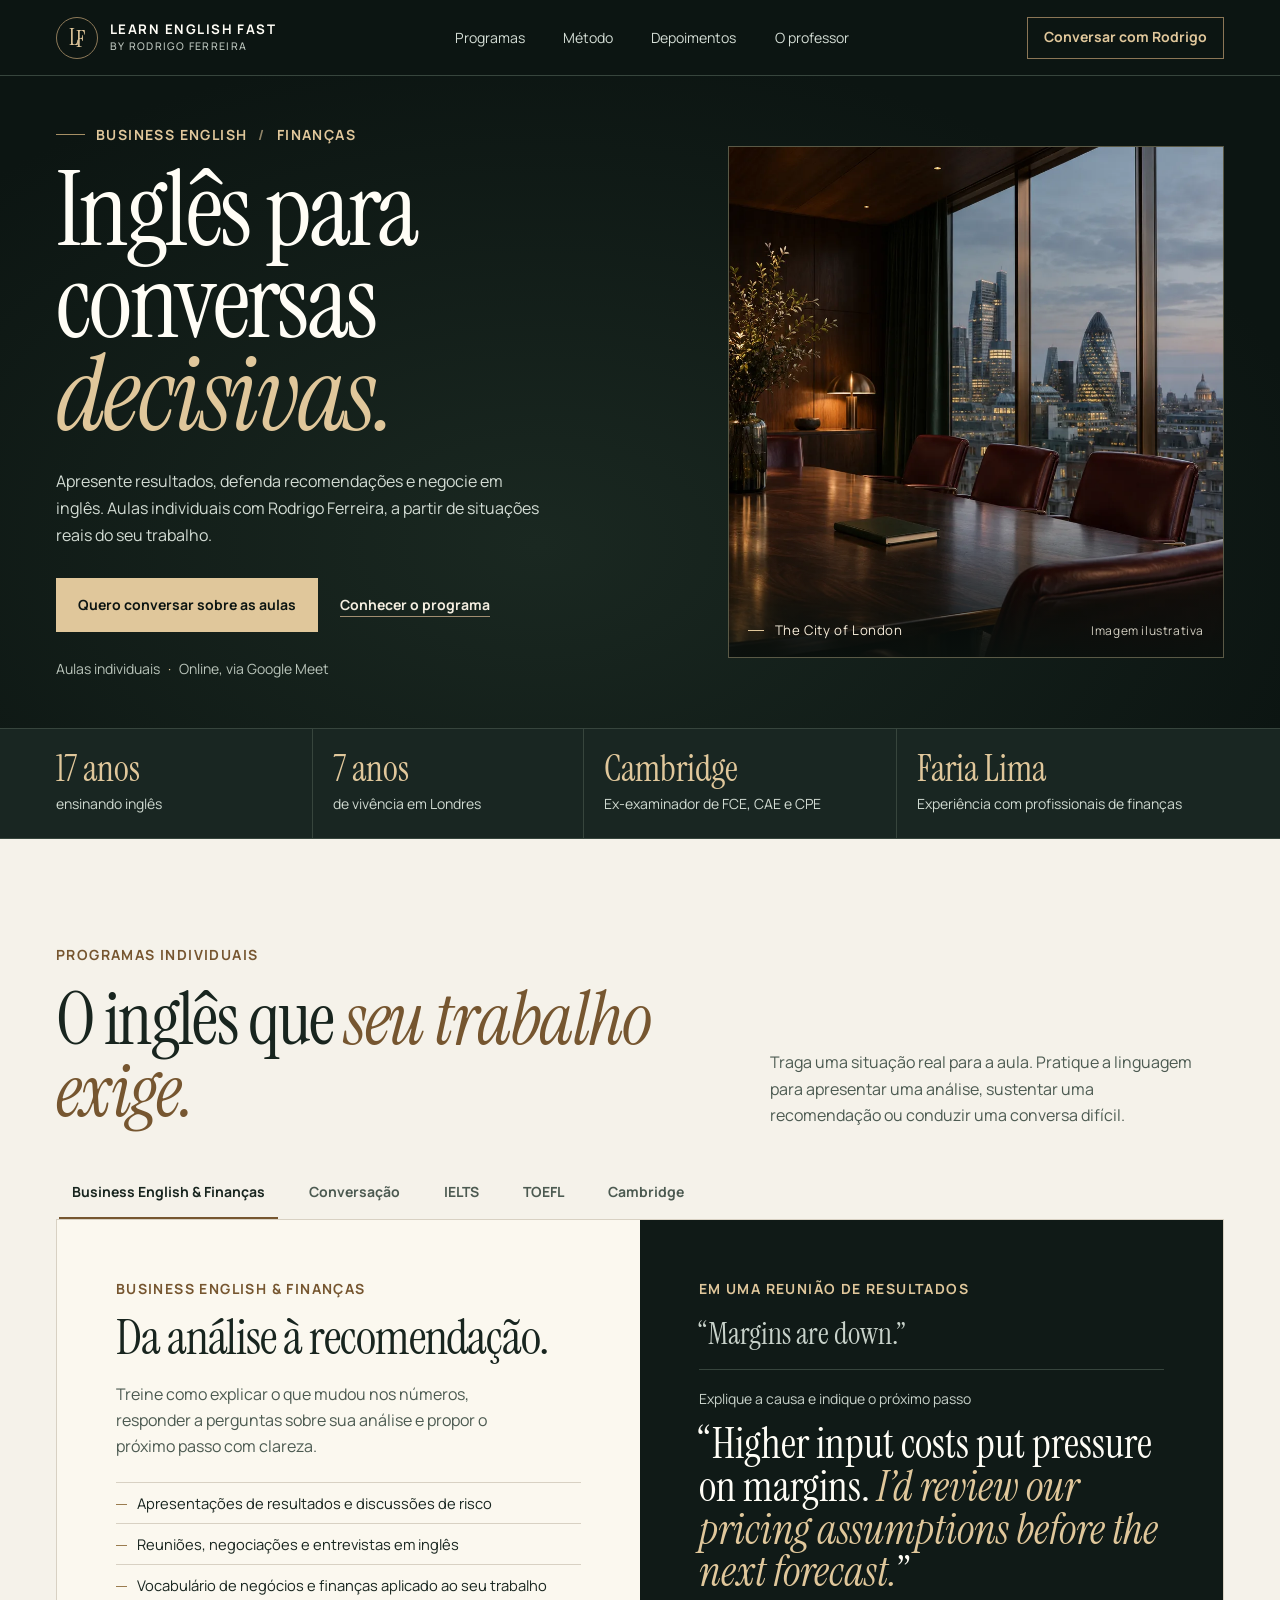
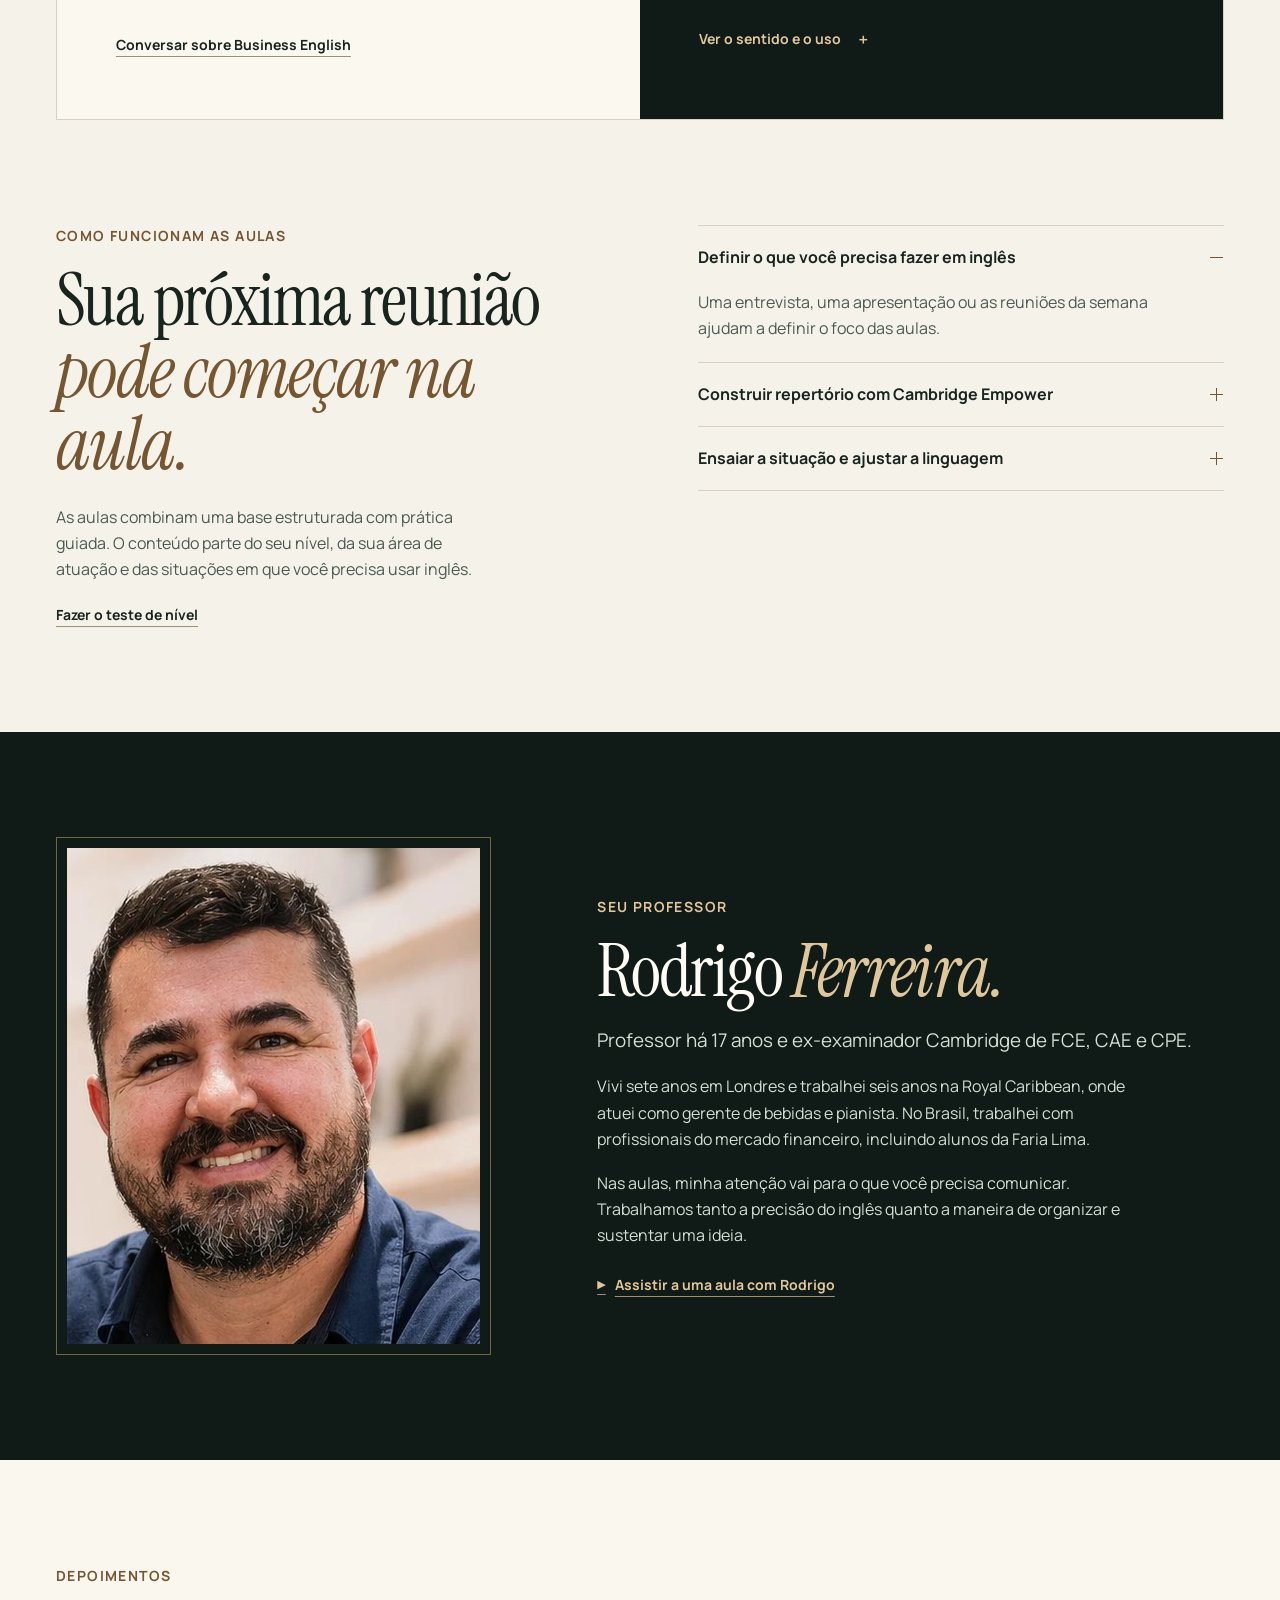
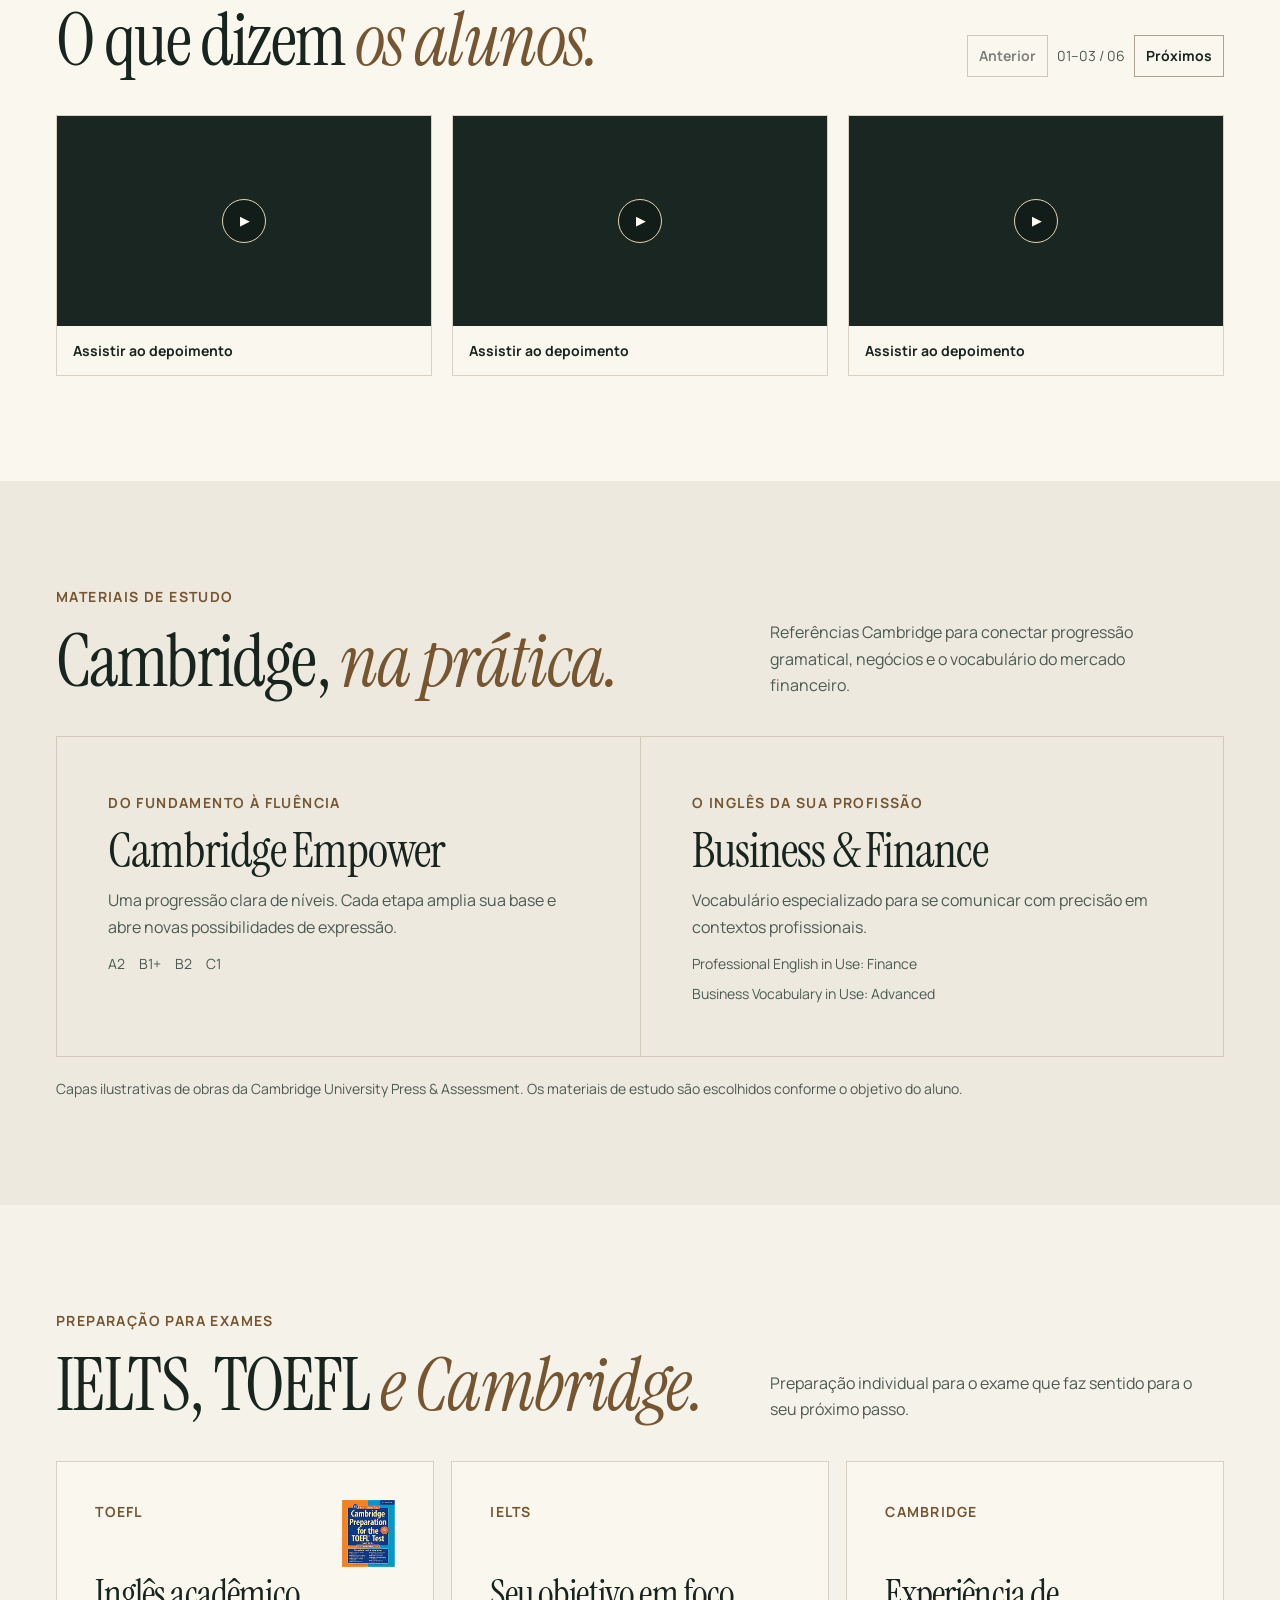
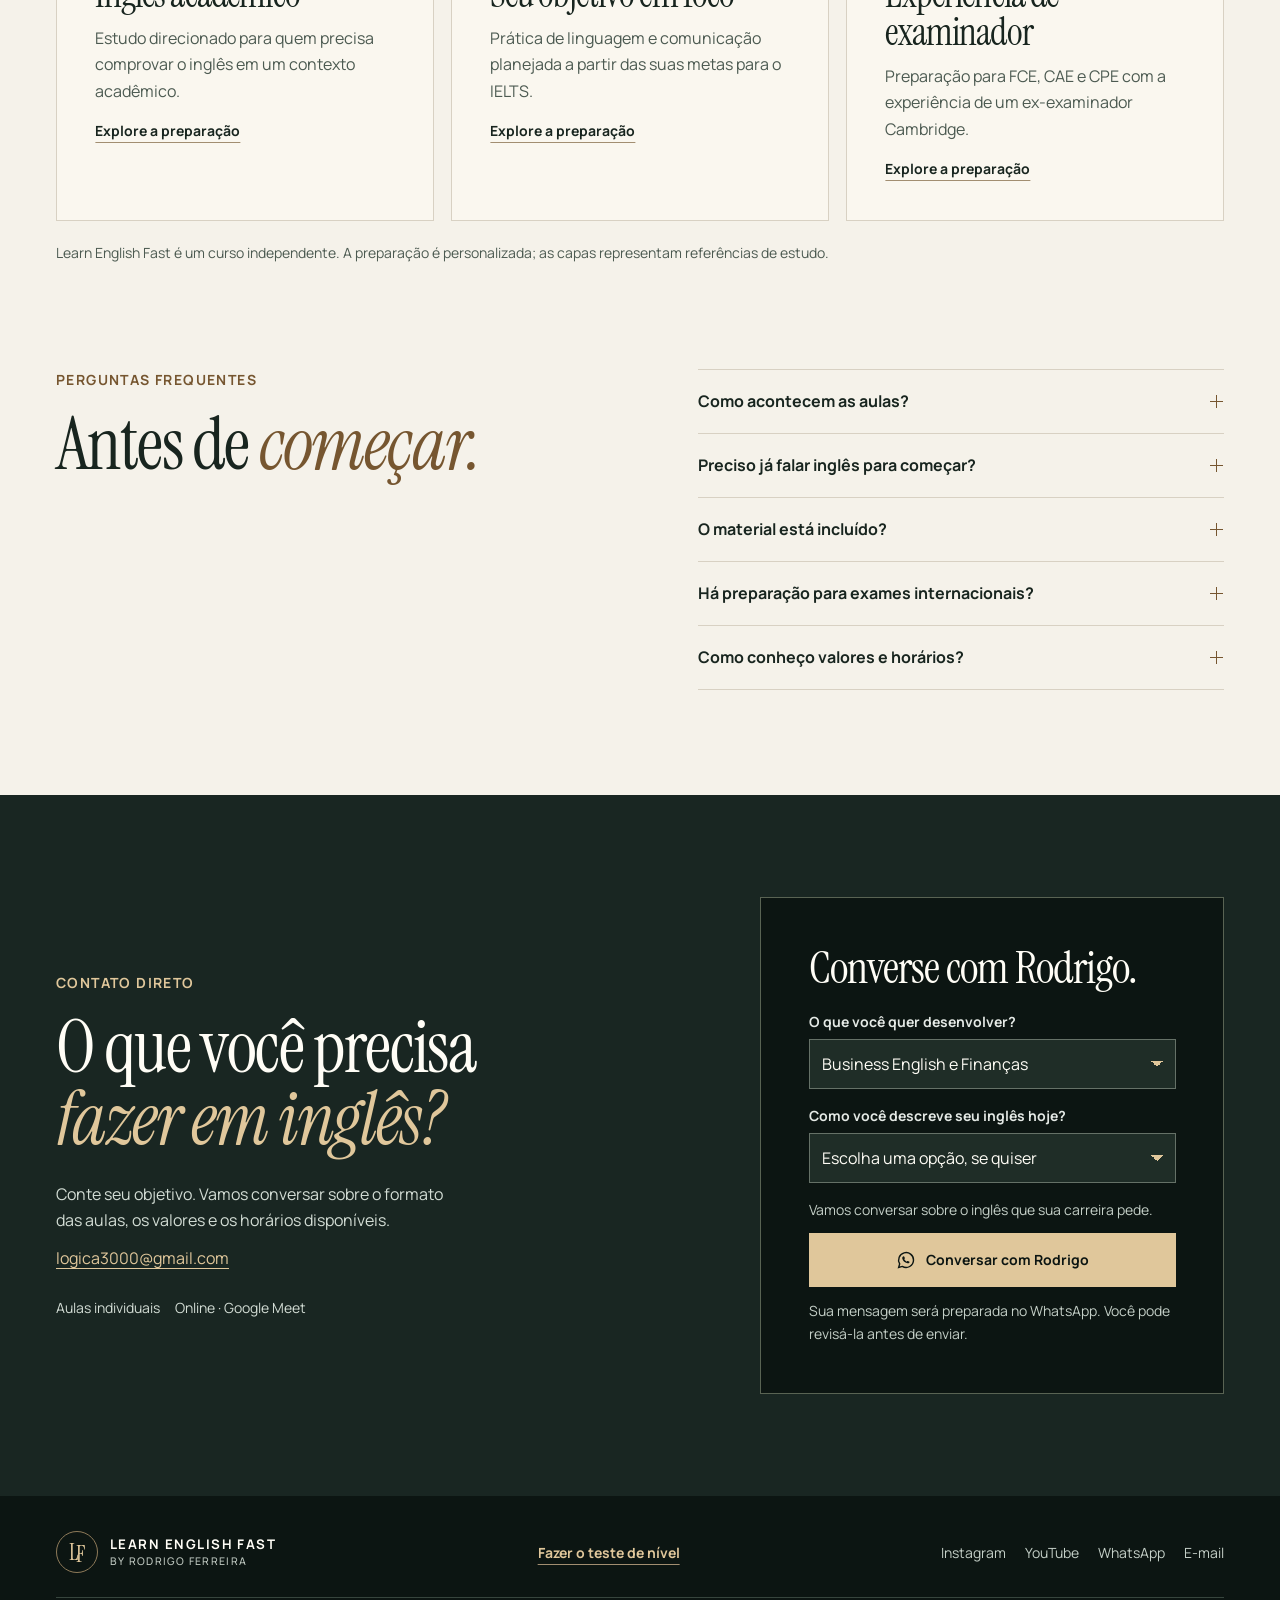
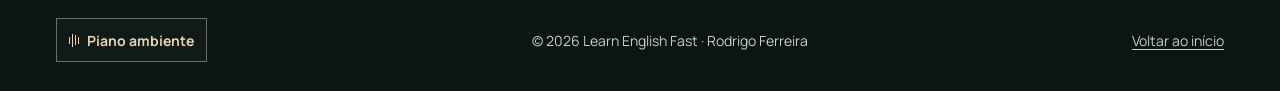
==== commit c496e3db: "Atualizar cargo na apresentação de Rodrigo" ====
--- a/index.html
+++ b/index.html
@@ -120,7 +120,7 @@
       <p class="eyebrow light">Seu professor</p>
       <h2 id="about-title">Rodrigo <em>Ferreira.</em></h2>
       <p class="about-lead">Professor há 17 anos e ex-examinador Cambridge de FCE, CAE e CPE.</p>
-      <p>Vivi sete anos em Londres e trabalhei seis anos na Royal Caribbean, onde atuei como gerente júnior de bebidas e pianista. No Brasil, trabalhei com profissionais do mercado financeiro, incluindo alunos da Faria Lima.</p>
+      <p>Vivi sete anos em Londres e trabalhei seis anos na Royal Caribbean, onde atuei como gerente de bebidas e pianista. No Brasil, trabalhei com profissionais do mercado financeiro, incluindo alunos da Faria Lima.</p>
       <p>Nas aulas, minha atenção vai para o que você precisa comunicar. Trabalhamos tanto a precisão do inglês quanto a maneira de organizar e sustentar uma ideia.</p>
       <a class="text-button" id="aula-especial" href="https://www.youtube.com/watch?v=BbwSSqqr_a8" data-video="BbwSSqqr_a8" data-video-title="Uma aula com Rodrigo" target="_blank" rel="noopener noreferrer"><span class="play-small" aria-hidden="true">▶</span>Assistir a uma aula com Rodrigo</a>
     </div>
--- a/assets/site.css
+++ b/assets/site.css
@@ -1,28 +1,418 @@
-:root{--navy:#0b1729;--navy-soft:#17283f;--ink:#142137;--red:#b72c3c;--coral:#ff7e87;--white:#fff;--paper:#fafbfe;--muted:#576579;--line:#dce2ec;--serif:Georgia,'Times New Roman',serif;--sans:Arial,Helvetica,sans-serif;font-family:var(--sans);color:var(--ink);background:var(--white);scroll-behavior:smooth;scroll-padding-top:110px;color-scheme:light}
-*{box-sizing:border-box}body{margin:0;min-width:320px}body.modal-open{overflow:hidden}::selection{background:#fbc0c5;color:var(--navy)}a{color:inherit;text-decoration:none}button,input,select{font:inherit}button,a,summary,select{-webkit-tap-highlight-color:transparent}button,summary{cursor:pointer}button{color:inherit}button:disabled{cursor:default}img{display:block;max-width:100%}svg{display:block;flex-shrink:0}h1,h2,h3,p{margin-top:0}h1,h2{font-family:var(--serif);font-weight:400;letter-spacing:-.05em}h2{font-size:clamp(2.5rem,4.4vw,4.25rem);line-height:1.1;margin:0}h2 em{font-weight:400;color:var(--red)}p{line-height:1.65}a:focus-visible,button:focus-visible,summary:focus-visible,select:focus-visible,[tabindex]:focus-visible{outline:3px solid #cc4554;outline-offset:5px}.wrap{width:min(1280px,calc(100% - 104px));margin-inline:auto}.section{padding:110px 0}.eyebrow{display:flex;align-items:center;gap:14px;font-size:.8125rem;font-weight:700;line-height:1.5;letter-spacing:.12em;text-transform:uppercase;color:var(--red);margin-bottom:25px}.eyebrow:before{content:'';height:1px;width:30px;background:currentColor;flex-shrink:0}.eyebrow.light{color:#fda1a8}.mini-label{font-size:.75rem;font-weight:700;letter-spacing:.1em;line-height:1.6;color:var(--muted)}.button{display:inline-flex;align-items:center;justify-content:center;gap:12px;min-height:54px;padding:15px 23px;border:1px solid transparent;border-radius:5px;font-size:.9375rem;font-weight:700;line-height:1.4;text-align:center;transition:background .2s,transform .2s,box-shadow .2s}.button-primary{background:var(--red);color:var(--white);box-shadow:0 5px 20px #00000012}.button-primary:hover{background:#a02334;transform:translateY(-2px);box-shadow:0 9px 25px #00000022}.button-small{font-size:.875rem;min-height:44px;padding:11px 17px}.text-button{display:inline-flex;align-items:center;gap:12px;font-size:.9375rem;font-weight:700;padding:10px 0;min-height:44px;transition:color .2s}.text-button:hover{color:var(--coral)}.text-link{display:inline-flex;align-items:center;gap:20px;font-size:.9375rem;font-weight:700;line-height:1.5;padding:9px 0;border-bottom:1px solid #c5cdd9;transition:color .2s,border-color .2s}.text-link:hover{color:var(--red);border-color:var(--red)}.text-link>span[aria-hidden]{font-size:1.5rem;line-height:1}.skip-link{position:fixed;top:8px;left:16px;padding:14px;background:var(--white);color:var(--ink);z-index:100;transform:translateY(-150%)}.skip-link:focus{transform:none}
-.header{position:sticky;top:0;z-index:30;background:var(--navy);color:#fff;border-bottom:1px solid #ffffff18}.header-inner{display:flex;align-items:center;justify-content:space-between;gap:28px;min-height:84px}.brand{display:inline-flex;align-items:center;gap:13px;flex-shrink:0}.brand-symbol{display:flex;align-items:flex-end;font-size:2rem;font-weight:800;letter-spacing:-.17em;border:1px solid #ffffff28;width:46px;height:47px;padding:6px 7px 7px;line-height:1}.brand-symbol span{color:var(--coral);font-size:1.55rem;margin-left:2px}.brand-name{font-size:1.0625rem;font-weight:800;letter-spacing:-.015em;line-height:1.2}.brand-name small{display:block;font-size:.75rem;color:#bcc7d7;font-weight:500;letter-spacing:.16em;margin-top:7px}.desktop-nav{display:flex;align-items:center;gap:29px}.desktop-nav a{font-size:.875rem;color:#cad2df;padding:14px 0;position:relative;transition:color .2s}.desktop-nav a:after{content:'';height:1px;position:absolute;bottom:6px;left:0;right:0;background:var(--coral);transform:scaleX(0);transition:transform .2s;transform-origin:left}.desktop-nav a:hover,.desktop-nav a[aria-current]{color:#fff}.desktop-nav a:hover:after,.desktop-nav a[aria-current]:after{transform:scaleX(1)}.menu-toggle{display:none;flex-direction:column;justify-content:center;gap:7px;width:46px;height:46px;background:transparent;border:1px solid #ffffff30;border-radius:4px;padding:12px}.menu-toggle span{height:1px;background:#fff;width:100%}.reading-progress{height:2px;position:absolute;bottom:-1px;inset-inline:0;overflow:hidden}.reading-progress span{display:block;width:100%;height:100%;background:var(--coral);transform:scaleX(0);transform-origin:left}
-.hero{background:var(--navy);color:#fff;position:relative;overflow:hidden}.hero:before{content:'';position:absolute;right:0;top:0;width:42%;height:100%;background:linear-gradient(115deg,#15273b,#0b1729);border-left:1px solid #ffffff09;pointer-events:none}.hero-grid{position:relative;display:grid;grid-template-columns:1.2fr .8fr;gap:75px;align-items:center;padding:60px 0 56px}.hero-copy{min-width:0}.hero h1{font-size:clamp(3.5rem,6.3vw,6rem);line-height:1.035;margin:0 0 27px;letter-spacing:-.055em}.hero h1 em{color:var(--coral);font-weight:400;position:relative}.hero-lead{color:#bac6d7;font-size:1.0625rem;max-width:545px;line-height:1.7;margin-bottom:28px}.hero-actions{display:flex;align-items:center;gap:26px;flex-wrap:wrap}.play-small{width:35px;height:35px;border:1px solid #ffffff50;border-radius:50%;display:grid;place-items:center;font-size:.75rem;padding-left:2px}.hero-signature{display:flex;align-items:center;gap:18px;margin-top:34px}.signature-line{height:1px;width:40px;background:#8494ac}.hero-signature p{font-size:.875rem;line-height:1.6;margin:0}.hero-signature strong{display:block;color:#fff;font-weight:600}.hero-signature p>span{display:block;color:#99aac1;font-size:.8125rem}.hero-visual{position:relative;min-width:0;padding-right:22px}.portrait-frame{height:550px;position:relative;overflow:hidden;background:#ddd7d0;border-radius:110px 8px 8px 8px}.portrait-frame>img{position:absolute;max-width:none;width:224%;height:auto;left:-124%;top:-8%}.portrait-shade{position:absolute;inset:0;background:linear-gradient(0deg,#0b1729e8,transparent 40%)}.portrait-caption{position:absolute;bottom:32px;left:30px;color:#fff}.portrait-caption>span{display:block;font-size:.875rem;color:#e3e7ed;margin-bottom:12px}.portrait-caption strong{font:italic 3.5rem var(--serif);letter-spacing:-.035em}.experience-stamp{position:absolute;right:0;top:38px;display:flex;flex-direction:column;align-items:center;justify-content:center;width:119px;height:135px;background:var(--red);border-radius:4px;color:#fff;box-shadow:0 18px 30px #0003;border:1px solid #ffffff20}.experience-stamp strong{font:4.125rem var(--serif);line-height:1;letter-spacing:-.05em}.experience-stamp span{font-size:.8125rem;line-height:1.3;text-align:center;margin-top:8px}.hero-footnote{display:flex;justify-content:space-between;gap:18px;margin:20px 2px 0;font-size:.75rem;color:#a8b8ce;letter-spacing:.06em;line-height:1.5}.hero-bottom{position:relative;display:flex;align-items:center;justify-content:space-between;gap:22px;border-top:1px solid #ffffff22;padding-top:25px;padding-bottom:25px;color:#91a3bc;font-size:.75rem;letter-spacing:.09em;font-weight:600}.hero-bottom a{font-size:.8125rem;letter-spacing:0;color:#fff;display:flex;gap:24px;align-items:center}.hero-bottom a span{font-size:1.4rem;color:var(--coral)}
-.credentials{background:#f2f5fa;border-bottom:1px solid var(--line)}.credential-grid{display:grid;grid-template-columns:repeat(4,minmax(0,1fr));padding:37px 0;gap:25px}.credential-grid>div{border-left:1px solid #cfd7e4;padding-left:30px;display:flex;flex-direction:column;gap:9px}.credential-grid>div:first-child{border-left:0;padding-left:0}.credential-grid strong{font:1.75rem var(--serif);line-height:1.2;letter-spacing:-.035em}.credential-grid span{font-size:.8125rem;line-height:1.6;color:var(--muted);max-width:230px}
-.section-intro{display:flex;justify-content:space-between;gap:50px;align-items:flex-end;margin-bottom:45px}.section-intro>div{max-width:800px;min-width:0}.section-intro>p{font-size:1rem;line-height:1.7;color:var(--muted);max-width:330px;margin-bottom:6px;flex:0 1 330px}.program-tabs{display:flex;gap:4px;border-bottom:1px solid var(--line);margin-bottom:0;overflow-x:auto;scrollbar-width:thin}.program-tabs>button{flex:1;white-space:nowrap;font-size:.9375rem;min-height:62px;padding:18px 20px;background:none;border:0;border-bottom:3px solid transparent;color:var(--muted);font-weight:700;transition:color .2s,background .2s,border-color .2s}.program-tabs>button:hover{background:#f3f5fa;color:var(--ink)}.program-tabs>button[aria-selected=true]{color:var(--red);border-bottom-color:var(--red);background:#fff7f8}.program-tabs>button:focus-visible{outline-offset:-5px}.program-panel{display:grid;grid-template-columns:1fr 1fr;gap:65px;padding:47px 0 30px;min-height:465px}.program-description{padding:0 0 10px}.program-description>.mini-label{margin-bottom:21px;color:var(--red)}.program-description h3{font:2.25rem/1.2 var(--serif);letter-spacing:-.035em;margin-bottom:20px;max-width:520px}.program-description>p:not(.mini-label){font-size:1rem;line-height:1.7;color:var(--muted);max-width:520px}.feature-list{list-style:none;padding:0;margin:24px 0}.feature-list li{position:relative;padding-left:24px;font-size:.9375rem;line-height:1.6;margin-bottom:11px}.feature-list li:before{content:'';position:absolute;left:0;top:.56em;border:1.5px solid var(--red);height:7px;width:7px;border-radius:50%}.phrase-card{background:var(--navy);color:#fff;padding:34px 38px;border-radius:7px;position:relative;align-self:start;border-top:3px solid var(--red)}.phrase-label{display:block;font-size:.75rem;line-height:1.5;letter-spacing:.12em;color:#9eaec5}.phrase-basic{font:1.125rem/1.5 var(--serif);color:#aebacf;margin:26px 0 21px}.phrase-divider{display:flex;align-items:center;gap:12px;font-size:.8125rem;color:#91a3bc;line-height:1.5}.phrase-divider:before{content:'';height:1px;background:#41516a;width:30px;flex-shrink:0}.phrase-card blockquote{font:1.85rem/1.35 var(--serif);letter-spacing:-.02em;margin:21px 0 25px;min-height:95px}.phrase-card blockquote em{color:var(--coral)}.phrase-toggle{display:flex;align-items:center;justify-content:space-between;gap:20px;min-height:47px;width:100%;border:0;border-top:1px solid #ffffff25;background:transparent;color:#fff;font-size:.875rem;padding:15px 0 6px;text-align:left}.phrase-toggle:hover{color:var(--coral)}.phrase-toggle>span[aria-hidden]{font-size:1.4rem;transition:transform .2s}.phrase-toggle[aria-expanded=true]>span[aria-hidden]{transform:rotate(45deg)}.phrase-explanation{margin-top:15px;padding:17px 20px;background:#1b2b43;border-radius:4px}.phrase-explanation p{font-size:.9375rem;line-height:1.65;color:#d0d9e6;margin-bottom:13px}.phrase-explanation p:first-child{color:#fff}.phrase-explanation p:last-child{margin:0}.phrase-note{display:block;margin-top:18px;font-size:.75rem;color:#a6b7ce;line-height:1.5}.program-footnote{font-size:.8125rem;border-top:1px solid var(--line);padding-top:20px;color:var(--muted);margin-bottom:0}.panel-updated{animation:panel-enter .32s ease-out}@keyframes panel-enter{from{opacity:.6;transform:translateY(7px)}to{opacity:1;transform:none}}
-.lesson{background:var(--navy);color:#fff;padding:76px 0;position:relative;overflow:hidden}.lesson-grid{display:grid;grid-template-columns:.85fr 1.15fr;gap:75px;align-items:center}.lesson-copy h2{font-size:clamp(2.6rem,3.8vw,3.75rem)}.lesson-copy h2 em{color:var(--coral)}.lesson-copy>p:not(.eyebrow){color:#b5c3d7;font-size:1rem;line-height:1.7;max-width:350px;margin:24px 0 16px}.lesson-video{position:relative;display:block;aspect-ratio:16/9;overflow:hidden;background:linear-gradient(135deg,#233c59,#0d1d31);border:1px solid #ffffff25;border-radius:8px;box-shadow:0 25px 65px #0004}.lesson-video>img{height:100%;width:100%;object-fit:cover;transition:transform .55s}.lesson-video:hover>img{transform:scale(1.04)}.video-overlay{position:absolute;inset:0;background:linear-gradient(0deg,#071325c7,transparent 65%)}.play-large,.play-medium{display:grid;place-items:center;position:absolute;top:50%;left:50%;transform:translate(-50%,-50%);background:#b72c3cf2;color:#fff;border:1px solid #ffffff88;border-radius:50%;padding-left:4px;box-shadow:0 8px 25px #0002;transition:background .2s,box-shadow .2s}.play-large{width:76px;height:76px;font-size:1.25rem}.lesson-video:hover .play-large{background:#a02334;box-shadow:0 0 0 10px #ffffff12}.video-caption{position:absolute;bottom:22px;left:25px;right:20px;display:flex;flex-direction:column;gap:7px;color:#fff}.video-caption>span{font-size:.75rem;letter-spacing:.1em;color:#ebc2c7}.video-caption>strong{font-size:.9375rem;line-height:1.5;font-weight:500}
-.method-grid{display:grid;grid-template-columns:.92fr 1.08fr;gap:90px;align-items:center}.method-visual{position:relative;height:635px;overflow:hidden;border-radius:7px 100px 7px 7px;background:var(--navy)}.method-visual>img{height:100%;width:100%;object-fit:cover;object-position:54% center}.method-visual:after{content:'';position:absolute;inset:0;background:linear-gradient(0deg,#051227e6,transparent 68%)}.method-photo-caption{position:absolute;bottom:72px;left:35px;right:30px;color:#fff;z-index:1}.method-photo-caption>span{display:block;font-size:.9375rem;color:#c5d0df;margin-bottom:12px}.method-photo-caption>strong{display:block;font:2.625rem/1.14 var(--serif);letter-spacing:-.035em;max-width:310px}.photo-note{position:absolute;bottom:27px;left:35px;color:#b9c5d5;font-size:.75rem;z-index:1}.section-description{font-size:1rem;line-height:1.7;color:var(--muted);margin:24px 0 27px;max-width:495px}.method-steps{border-top:1px solid var(--line)}details{border-bottom:1px solid var(--line)}summary{display:flex;align-items:center;gap:17px;list-style:none;min-height:73px;font-size:.9375rem;font-weight:700;line-height:1.5;padding:20px 0}summary::-webkit-details-marker{display:none}.step-number{font:1.375rem var(--serif);color:var(--red);width:27px;flex-shrink:0}.details-icon{display:inline-block;flex-shrink:0;height:19px;width:19px;position:relative;margin-left:auto}.details-icon:before,.details-icon:after{content:'';position:absolute;width:12px;height:1px;background:var(--muted);top:9px;left:3px;transition:transform .2s}.details-icon:after{transform:rotate(90deg)}details[open]>.details-icon:after,details[open]>summary>.details-icon:after{transform:rotate(0)}details[open]>summary{color:var(--red)}.method-steps details>div{padding-left:44px;padding-bottom:20px}.method-steps details p{font-size:.9375rem;color:var(--muted);line-height:1.7;margin-bottom:0;max-width:450px}.method-steps details[open]{border-bottom-color:#bb6c79}
-.materials{background:#f2f5fa;border-top:1px solid var(--line);border-bottom:1px solid var(--line)}.materials-grid{display:grid;grid-template-columns:1.2fr 1fr;gap:22px}.material-panel{padding:33px;background:#fff;border:1px solid #e1e6ef;border-radius:6px;min-width:0}.material-heading h3{font:1.875rem var(--serif);letter-spacing:-.03em;margin:15px 0 13px}.material-heading>p{color:var(--muted);font-size:.9375rem;line-height:1.65;max-width:490px;margin-bottom:29px}.cover-row{display:flex;align-items:flex-end;justify-content:center;gap:16px;min-height:210px;overflow:hidden}.cover-row img{height:205px;max-width:100%;width:auto;object-fit:contain;filter:drop-shadow(6px 9px 7px #16233722);transition:transform .3s}.cover-row img:hover{transform:translateY(-7px)}.cover-row.empower img{width:calc(25% - 12px);height:205px}.cover-row.professional img{width:calc(50% - 10px);height:215px}.level-line{display:flex;justify-content:space-around;font-size:.8125rem;color:var(--red);font-weight:700;border-top:1px solid var(--line);padding-top:19px;margin-top:25px}.book-titles{display:grid;grid-template-columns:1fr 1fr;gap:22px;font-size:.75rem;color:var(--muted);text-align:center;line-height:1.6;border-top:1px solid var(--line);padding-top:19px;margin-top:25px}.section-note{font-size:.75rem;line-height:1.7;color:var(--muted);margin:24px 0 0;max-width:890px}.cover-row.empty{display:none}.cover-row.empty+.level-line,.cover-row.empty+.book-titles{margin-top:0}
-.exams{padding-bottom:100px}.exam-grid{display:grid;grid-template-columns:repeat(3,minmax(0,1fr));gap:23px}.exam-card{padding:31px 28px;border:1px solid var(--line);border-radius:6px;position:relative;transition:border-color .2s,transform .2s,box-shadow .2s}.exam-card:hover{border-color:#aeb8c8;transform:translateY(-4px);box-shadow:0 14px 40px #0b172908}.exam-head{display:flex;align-items:flex-start;justify-content:space-between;gap:15px;min-height:145px;margin-bottom:28px}.exam-head>span{font-size:.75rem;font-weight:700;letter-spacing:.08em;color:var(--red);line-height:1.6;padding-top:6px}.exam-head img{height:145px;width:auto;max-width:45%;object-fit:contain;filter:drop-shadow(5px 7px 5px #16233720)}.exam-card h3{font:1.75rem/1.2 var(--serif);letter-spacing:-.03em;margin-bottom:16px}.exam-card>p{font-size:.9375rem;line-height:1.7;color:var(--muted);min-height:77px;margin-bottom:18px}.exam-card .text-link{font-size:.875rem;width:100%;justify-content:space-between}
-.testimonials{background:var(--paper);border-top:1px solid var(--line);overflow:hidden}.testimonials .section-intro>div:first-child{max-width:800px}.testimonials .section-intro h2{font-size:clamp(2.3rem,3.7vw,3.7rem)}.carousel-controls{max-width:330px;flex-shrink:0}.carousel-controls>p{font-size:.9375rem;color:var(--muted);margin:0 0 20px}.carousel-controls>div{display:flex;align-items:center;gap:15px;justify-content:space-between}.carousel-button{min-height:43px;border:1px solid #bfc9d7;background:transparent;border-radius:4px;font-size:.8125rem;padding:11px 14px;transition:background .2s,border-color .2s}.carousel-button:hover:not(:disabled){background:var(--navy);border-color:var(--navy);color:#fff}.carousel-button:disabled{opacity:.38}.carousel-count{font-size:.75rem;color:var(--muted);min-width:77px;text-align:center;font-variant-numeric:tabular-nums}.testimonial-rail{display:grid;grid-auto-flow:column;grid-auto-columns:calc((100% - 46px)/3);gap:23px;overflow-x:auto;scroll-snap-type:x mandatory;scrollbar-width:thin;scrollbar-color:#aebbd0 transparent;padding:3px 0 24px;overscroll-behavior-x:contain}.testimonial-card{display:block;scroll-snap-align:start;background:#fff;border:1px solid var(--line);border-radius:6px;overflow:hidden;transition:border-color .2s,box-shadow .2s}.testimonial-card:hover{border-color:#a0acbf;box-shadow:0 9px 30px #0b17290d}.testimonial-image{aspect-ratio:16/9;position:relative;overflow:hidden;background:linear-gradient(135deg,#233c59,#0d1d31)}.testimonial-image img{height:100%;width:100%;object-fit:cover;transition:transform .4s}.testimonial-card:hover .testimonial-image img{transform:scale(1.04)}.play-medium{height:53px;width:53px;font-size:.875rem}.testimonial-meta{padding:25px}.testimonial-meta>span:first-child{display:block;font-size:.75rem;letter-spacing:.08em;font-weight:700;color:var(--red);margin-bottom:16px}.testimonial-meta strong{display:block;font:1.4rem/1.3 var(--serif);letter-spacing:-.02em}.watch-label{display:block;font-size:.875rem;font-weight:700;margin-top:22px;color:var(--muted)}.testimonial-card:hover .watch-label{color:var(--red)}
-.about-london{position:relative;min-height:390px;overflow:hidden;background:var(--navy);color:#fff}.about-london>img{position:absolute;width:100%;height:100%;object-fit:cover;object-position:center 46%}.about-london>div{position:absolute;inset:0;background:linear-gradient(90deg,#08172ddd 0%,#08172d65 55%,#08172d30 100%)}.about-london>p{position:relative;z-index:1;font:3.25rem/1.15 var(--serif);letter-spacing:-.035em;padding:100px 0 95px;margin:0 auto;width:min(1280px,calc(100% - 104px))}.about-london>p em{color:#ffb5bb}.about-london>span{position:absolute;z-index:1;right:35px;bottom:21px;font-size:.75rem;color:#dce4ee}.about-grid{display:grid;grid-template-columns:.8fr 1.2fr;gap:105px;padding:105px 0}.about-grid h2{font-size:clamp(3.75rem,6vw,6rem)}.about-caption{display:block;font-size:.9375rem;color:var(--muted);line-height:1.8;margin-top:27px;max-width:310px}.about-story>p{font-size:1rem;line-height:1.8;color:var(--muted)}.about-story>.about-lead{font:2rem/1.35 var(--serif);letter-spacing:-.025em;color:var(--ink);margin-bottom:28px}.experience-timeline{margin:33px 0;border-left:1px solid #d5dce7;padding-left:30px}.experience-timeline>div{position:relative;padding-bottom:26px}.experience-timeline>div:last-child{padding-bottom:0}.experience-timeline>div:before{content:'';position:absolute;top:6px;left:-34px;background:var(--red);height:7px;width:7px;border-radius:50%;box-shadow:0 0 0 5px #fff}.experience-timeline span{font-size:.75rem;line-height:1.5;letter-spacing:.1em;color:var(--red);font-weight:700;display:block;margin-bottom:10px}.experience-timeline strong{font-size:1rem;line-height:1.5;font-weight:600;display:block}.experience-timeline p{font-size:.9375rem;line-height:1.7;color:var(--muted);margin:8px 0 0}.about-story>.university-note{font-size:.8125rem;border-top:1px solid var(--line);padding-top:25px;margin-bottom:0;display:flex;gap:25px;flex-wrap:wrap}.university-note strong{color:var(--ink);font-weight:600;letter-spacing:.025em}
-.faq{border-top:1px solid var(--line);background:var(--paper)}.faq-grid{display:grid;grid-template-columns:.85fr 1.15fr;gap:80px}.faq h2{font-size:clamp(2.5rem,4vw,3.7rem)}.faq-list{border-top:1px solid var(--line)}.faq-list summary{font-size:1rem;font-weight:500;min-height:80px;padding:25px 0;gap:24px}.faq-list details>p{font-size:.9375rem;color:var(--muted);line-height:1.75;padding:0 36px 26px 0;margin:0}
-.contact{background:var(--navy);color:#fff;padding:100px 0 110px}.contact-grid{display:grid;grid-template-columns:1.1fr .9fr;gap:100px;align-items:center}.contact h2{font-size:clamp(3.1rem,4.8vw,4.75rem)}.contact h2 em{color:var(--coral)}.contact-copy>p:not(.eyebrow){font-size:1.0625rem;line-height:1.75;color:#b7c4d8;margin:28px 0}.contact-email{display:inline-block;padding-bottom:6px;border-bottom:1px solid #5e6d82;font-size:1rem}.contact-email:hover{color:var(--coral);border-color:var(--coral)}.contact-details{display:flex;gap:23px;margin-top:33px;font-size:.75rem;color:#98aac5;letter-spacing:.07em;flex-wrap:wrap}.contact-card{background:#fff;border-radius:8px;padding:36px;color:var(--ink);border-top:4px solid var(--red)}.contact-card>.mini-label{color:var(--red)}.contact-card h3{font:2rem/1.2 var(--serif);letter-spacing:-.035em;margin:15px 0 28px}.form-field{margin-top:23px}.form-field label{display:block;font-size:.875rem;font-weight:600;line-height:1.6;margin-bottom:10px}.form-field select{display:block;width:100%;min-height:52px;padding:13px 35px 13px 13px;border:1px solid #cbd3e0;border-radius:4px;color:var(--ink);background:#f7f9fd;font-size:.9375rem;line-height:1.5;cursor:pointer}.form-field select:focus{border-color:var(--red)}.contact-summary{font-size:.875rem;line-height:1.65;color:var(--muted);padding:18px 0;margin:8px 0 9px;min-height:62px}.contact-whatsapp{width:100%}.contact-whatsapp svg{width:23px;height:23px}.contact-fineprint{font-size:.75rem;line-height:1.65;color:var(--muted);margin:17px 0 0}
-.footer{background:#071120;color:#fff;padding:58px 0 30px}.footer-top{display:grid;grid-template-columns:1fr 1fr auto;gap:50px;align-items:start}.footer-top>p{font:italic 1.75rem/1.25 var(--serif);letter-spacing:-.02em;color:#a2b3cb;margin:0}.footer-top>p em{color:#fff}.footer-socials{display:grid;grid-template-columns:1fr 1fr;gap:19px 29px;font-size:.875rem;color:#c2cddb}.footer-socials a:hover{color:var(--coral)}.footer-bottom{display:flex;justify-content:space-between;gap:25px;flex-wrap:wrap;border-top:1px solid #ffffff16;padding-top:28px;margin-top:46px;font-size:.75rem;line-height:1.6;color:#97a8c0}.footer-bottom a{color:#fff}.sound-toggle{position:fixed;left:21px;bottom:21px;z-index:25;display:flex;align-items:center;gap:11px;min-height:43px;padding:11px 15px;border:1px solid #ffffff30;border-radius:50px;background:#102038f2;color:#fff;box-shadow:0 6px 26px #0002;font-size:.8125rem;backdrop-filter:blur(10px)}.sound-toggle:hover{background:var(--navy-soft)}.sound-bars{display:flex;align-items:center;gap:3px;width:18px;height:17px}.sound-bars i{width:2px;height:6px;background:#b3c2d6;border-radius:2px}.sound-bars i:nth-child(2){height:15px}.sound-bars i:nth-child(3){height:11px}.sound-bars i:nth-child(4){height:8px}.sound-toggle[aria-pressed=true] .sound-bars i{background:var(--coral);animation:sound 1.1s ease-in-out infinite alternate}.sound-toggle[aria-pressed=true] .sound-bars i:nth-child(2){animation-delay:-.7s}.sound-toggle[aria-pressed=true] .sound-bars i:nth-child(3){animation-delay:-.3s}@keyframes sound{from{transform:scaleY(.4)}to{transform:scaleY(1)}}.floating-contact{position:fixed;right:21px;bottom:21px;z-index:25;display:flex;align-items:center;gap:12px;color:#fff;background:var(--red);border:1px solid #ffffff30;border-radius:50px;padding:13px 18px;min-height:47px;font-size:.875rem;font-weight:600;box-shadow:0 8px 28px #0002;transition:transform .2s,opacity .2s}.floating-contact svg{width:23px;height:23px}.floating-contact:hover{transform:translateY(-3px);background:#a02334}.floating-contact.is-hidden{opacity:0;pointer-events:none;visibility:hidden}
-dialog{color:var(--ink);border:0;padding:0;box-shadow:0 35px 100px #0005}dialog:not([open]){display:none}dialog::backdrop{background:#041020d9;backdrop-filter:blur(8px)}.video-dialog{width:min(960px,calc(100% - 40px));max-width:none;border-radius:9px;max-height:calc(100dvh - 40px);overflow-y:auto}.video-dialog-header{display:flex;align-items:center;justify-content:space-between;gap:20px;padding:23px 27px}.video-dialog-header h2{font:1.5rem/1.25 var(--serif);margin:6px 0 0}.dialog-close{background:transparent;border:1px solid #ccd5e2;border-radius:50%;width:42px;height:42px;font-size:1rem;flex-shrink:0}.dialog-close:hover{background:#eef2f8}.video-player{aspect-ratio:16/9;background:#071120;position:relative}.video-player iframe{height:100%;width:100%;border:0;display:block}.video-dialog-footer{display:flex;align-items:center;justify-content:space-between;gap:22px;padding:17px 27px;font-size:.875rem;color:var(--muted)}.video-dialog-footer .text-link{font-size:.875rem;flex-shrink:0}.menu-dialog{width:min(450px,calc(100% - 24px));max-width:none;max-height:calc(100dvh - 24px);border-radius:8px;padding:25px 28px;overflow-y:auto}.menu-dialog-header{display:flex;align-items:center;justify-content:space-between;gap:20px;padding-bottom:23px;border-bottom:1px solid var(--line)}.menu-dialog nav{padding:18px 0}.menu-dialog nav a{display:flex;align-items:center;justify-content:space-between;padding:15px 0;font:1.8rem var(--serif);letter-spacing:-.03em;border-bottom:1px solid #e9edf4}.menu-dialog nav a:hover{color:var(--red)}.menu-dialog nav a>span{font:.75rem var(--sans);color:var(--red)}.menu-dialog>p{font-size:.875rem;color:var(--muted);margin:18px 0 0;line-height:1.65}.image-unavailable{display:none!important}.reveal-pending{opacity:0;transform:translateY(20px)}.reveal-ready{opacity:1;transform:none;transition:opacity .65s ease,transform .65s ease}
-@media(min-width:1600px){.hero-grid{padding:80px 0}.portrait-frame{height:585px}}
-@media(max-width:1180px){.wrap{width:calc(100% - 72px)}.header-inner{gap:20px}.desktop-nav{gap:20px}.brand-name{font-size:.9375rem}.brand-symbol{width:41px;height:43px;font-size:1.8rem}.hero-grid{gap:50px}.hero h1{font-size:6.3vw}.portrait-frame{height:520px}.hero-actions{gap:18px}.hero-actions .button{padding:15px 18px}.hero-lead{font-size:1rem}.hero-footnote{font-size:.75rem;gap:10px}.credential-grid>div{padding-left:23px}.credential-grid strong{font-size:1.55rem}.method-grid{gap:55px}.method-visual{height:590px}.program-panel{gap:45px}.phrase-card{padding:30px}.about-grid{gap:65px}.about-london>p{width:calc(100% - 72px)}.contact-grid{gap:65px}.footer-top{gap:35px}.footer-top>p{font-size:1.55rem}}
-@media(max-width:990px){.header-inner{gap:14px}.desktop-nav{gap:17px}.desktop-nav a{font-size:.8125rem}.header-contact{font-size:.8125rem;padding:11px 13px}.hero-grid{gap:37px}.hero h1{font-size:6.35vw}.portrait-frame{height:485px;border-top-left-radius:85px}.experience-stamp{width:99px;height:119px}.experience-stamp strong{font-size:3.5rem}.hero-footnote{flex-direction:column;gap:5px}.hero-signature{margin-top:23px}.hero-bottom{gap:16px;font-size:.75rem}.hero-bottom>a{display:none}.hero-lead{line-height:1.7}.hero-actions{gap:12px;align-items:flex-start;flex-direction:column}.hero-actions .text-button{padding:0}.section{padding:85px 0}.section-intro{gap:30px}.section-intro>p{max-width:280px;flex-basis:280px;font-size:.9375rem}.program-panel{gap:30px}.program-description h3{font-size:2rem}.phrase-card{padding:29px 26px}.phrase-card blockquote{font-size:1.625rem}.program-tabs>button{padding:18px 15px;font-size:.875rem}.lesson-grid{gap:45px}.lesson-copy h2{font-size:3rem}.method-grid{gap:40px}.method-visual{height:590px}.method-photo-caption{left:27px}.method-photo-caption>strong{font-size:2.2rem}.method-copy h2{font-size:3rem}.material-panel{padding:26px}.cover-row{gap:10px;min-height:170px}.cover-row.empower img{width:calc(25% - 8px);height:160px}.cover-row.professional img{height:180px}.exam-grid{gap:16px}.exam-card{padding:26px 23px}.exam-head>span{font-size:.75rem}.exam-card h3{font-size:1.55rem}.exam-card>p{min-height:100px}.testimonials .section-intro{align-items:flex-start}.testimonials .section-intro h2{font-size:3rem}.carousel-controls{max-width:295px}.carousel-controls>div{gap:10px}.carousel-button{padding:11px 10px}.testimonial-meta{padding:22px}.testimonial-meta strong{font-size:1.25rem}.faq-grid{gap:40px}.contact-grid{gap:40px}.contact-card{padding:30px}.contact h2{font-size:3.7rem}.footer-top{grid-template-columns:1fr auto}.footer-top>p{display:none}}
-@media(max-width:820px){.wrap{width:calc(100% - 48px)}.header-inner{min-height:76px}.desktop-nav{display:none}.menu-toggle{display:flex}.header-contact{margin-left:auto}.hero-grid{grid-template-columns:1.1fr .9fr;gap:30px;padding:48px 0}.hero h1{font-size:6.3vw;line-height:1.06}.hero .eyebrow{font-size:.75rem;letter-spacing:.08em}.hero-lead{font-size:.9375rem}.hero-signature>p>span{font-size:.75rem}.hero-signature .signature-line{width:27px}.hero-visual{padding-right:13px}.portrait-frame{height:450px;border-top-left-radius:60px}.portrait-frame>img{top:-3%}.portrait-caption{left:23px;bottom:30px}.portrait-caption strong{font-size:3rem}.portrait-caption>span{font-size:.8125rem}.experience-stamp{top:27px;width:90px;height:106px}.experience-stamp span{font-size:.75rem}.experience-stamp strong{font-size:3rem}.hero-footnote{font-size:.75rem}.hero-bottom{font-size:.75rem;letter-spacing:.07em}.credential-grid{grid-template-columns:1fr 1fr;gap:28px 35px;padding:31px 0}.credential-grid>div:nth-child(3){padding-left:0;border-left:0}.credential-grid>div:nth-child(2),.credential-grid>div:nth-child(4){padding-left:30px}.credential-grid strong{font-size:1.7rem}.credential-grid span{max-width:none}.section-intro{display:block}.section-intro>p{max-width:500px;margin-top:25px;margin-bottom:0}.program-tabs{gap:0}.program-tabs>button{flex:none;padding:18px 21px}.program-panel{gap:29px}.program-description>.mini-label{font-size:.75rem}.phrase-card{padding:28px 25px}.phrase-card blockquote{font-size:1.55rem}.phrase-label{font-size:.75rem}.lesson-grid{gap:30px}.lesson-copy h2{font-size:2.55rem}.video-caption{bottom:16px;left:18px}.video-caption>strong{font-size:.8125rem}.play-large{height:63px;width:63px}.method-grid{grid-template-columns:1fr;gap:40px}.method-visual{height:380px;border-top-right-radius:90px}.method-visual>img{object-position:center 47%}.method-photo-caption{bottom:55px}.method-photo-caption>strong{max-width:490px;font-size:2.5rem}.method-copy h2{font-size:3.5rem}.method-copy .section-description{max-width:650px}.method-steps details p{max-width:600px}.materials-grid{grid-template-columns:1fr}.material-panel{padding:34px}.cover-row{min-height:230px;gap:22px}.cover-row.empower img{width:calc(25% - 17px);height:215px}.cover-row.professional img{height:230px;width:calc(50% - 30px)}.material-business .cover-row{max-width:390px;margin:auto}.book-titles{font-size:.8125rem}.exam-grid{grid-template-columns:1fr}.exam-card{display:grid;grid-template-columns:145px 1fr;gap:8px 27px;padding:28px}.exam-head{grid-row:1/4;margin-bottom:0;display:flex;flex-direction:column;align-items:flex-start;min-height:0;gap:20px}.exam-head>span{font-size:.75rem}.exam-head>img{height:145px;width:auto;max-width:90%}.exam-card h3{margin:20px 0 6px;font-size:1.9rem}.exam-card>p{min-height:0;margin-bottom:10px}.exam-card .text-link{justify-self:start;width:auto;gap:25px;margin-bottom:12px}.testimonials .section-intro{display:block}.testimonials .section-intro h2{font-size:3.2rem}.carousel-controls{max-width:350px;margin-top:25px}.carousel-controls>p{margin-bottom:18px}.carousel-button{padding:11px 15px}.testimonial-rail{grid-auto-columns:calc((100% - 23px)/2)}.about-london>p{width:calc(100% - 48px);font-size:2.8rem}.about-grid{grid-template-columns:.8fr 1.2fr;gap:40px;padding:85px 0}.about-grid h2{font-size:3.8rem}.about-story>.about-lead{font-size:1.7rem}.about-caption{font-size:.875rem}.about-story>p{font-size:.9375rem}.experience-timeline{padding-left:25px}.experience-timeline>div:before{left:-29px}.faq-grid{grid-template-columns:1fr;gap:35px}.contact-grid{gap:35px;grid-template-columns:1fr 1fr}.contact h2{font-size:3rem}.contact-copy .eyebrow{font-size:.75rem}.contact-copy>p:not(.eyebrow){font-size:1rem}.contact-email{font-size:.9375rem}.contact-card{padding:28px}.contact-card h3{font-size:1.7rem}.form-field select{font-size:.875rem}.contact-details{gap:13px}.footer-top{gap:35px}}
-@media(max-width:620px){:root{scroll-padding-top:92px}.wrap{width:calc(100% - 40px)}.header-inner{min-height:70px;gap:12px}.brand{gap:10px}.brand-symbol{width:36px;height:39px;font-size:1.55rem;padding:6px}.brand-symbol>span{font-size:1.3rem}.brand-name{font-size:.8125rem}.brand-name>small{font-size:.75rem;margin-top:6px;letter-spacing:.11em}.header-contact{display:none}.menu-toggle{width:41px;height:41px;margin-left:auto}.hero:before{width:100%;top:55%;height:45%;border-left:0;border-top:1px solid #ffffff08}.hero-grid{grid-template-columns:1fr;gap:39px;padding:43px 0 32px}.hero .eyebrow{font-size:.75rem;gap:10px;letter-spacing:.075em;margin-bottom:25px}.hero .eyebrow:before{width:20px}.hero h1{font-size:clamp(3.1rem,10.1vw,4.7rem);line-height:1.055;margin-bottom:23px;letter-spacing:-.047em}.hero-lead{font-size:1rem;line-height:1.7;max-width:490px;margin-bottom:25px}.hero-actions{flex-direction:row;align-items:center;gap:15px 23px;flex-wrap:wrap}.hero-actions .button{font-size:.875rem;min-height:52px;padding:15px 18px}.hero-actions .text-button{font-size:.875rem;min-height:43px}.hero-signature{margin-top:26px}.hero-signature>p>span{font-size:.8125rem}.hero-visual{width:min(440px,100%);margin-inline:auto;padding-right:13px}.portrait-frame{height:auto;aspect-ratio:1/1.14;border-radius:70px 7px 7px 7px}.portrait-frame>img{top:-9%}.portrait-caption strong{font-size:3rem}.portrait-caption{bottom:30px;left:26px}.portrait-caption>span{font-size:.875rem}.experience-stamp{width:98px;height:115px;top:25px}.experience-stamp>strong{font-size:3.5rem}.experience-stamp>span{font-size:.75rem}.hero-footnote{flex-direction:row;justify-content:space-between;font-size:.75rem;gap:16px;margin-top:16px}.hero-bottom{justify-content:center;gap:17px;flex-wrap:wrap;padding:19px 0 21px;font-size:.75rem;line-height:1.5;letter-spacing:.06em}.hero-bottom>span:last-of-type{display:none}.credential-grid{padding:29px 0;gap:26px 22px}.credential-grid strong{font-size:1.45rem}.credential-grid span{font-size:.75rem;line-height:1.6}.credential-grid>div:nth-child(2),.credential-grid>div:nth-child(4){padding-left:20px}.section{padding:65px 0}.eyebrow{font-size:.75rem;letter-spacing:.09em;margin-bottom:20px}h2{font-size:clamp(2.35rem,8vw,3.5rem);line-height:1.1;letter-spacing:-.043em}.section-intro{margin-bottom:31px}.section-intro>p{font-size:1rem;line-height:1.65;margin-top:20px}.program-tabs{margin-inline:-20px;padding-inline:20px;scroll-padding-inline:20px}.program-tabs>button{font-size:.875rem;min-height:58px;padding:16px 19px}.program-panel{grid-template-columns:1fr;gap:23px;padding:32px 0 27px;min-height:0}.program-description h3{font-size:2.1rem}.program-description>.mini-label{font-size:.75rem;letter-spacing:.08em}.program-description>p:not(.mini-label){font-size:1rem}.feature-list li{font-size:.9375rem}.program-description .text-link{font-size:.875rem;gap:17px}.phrase-card{padding:29px 27px}.phrase-card blockquote{font-size:1.85rem;min-height:0;line-height:1.3}.phrase-label{font-size:.75rem}.phrase-basic{font-size:1.125rem}.phrase-note{font-size:.75rem}.program-footnote{font-size:.75rem;line-height:1.8}.lesson{padding:62px 0}.lesson-grid{grid-template-columns:1fr;gap:32px}.lesson-copy h2{font-size:3rem}.lesson-copy>p:not(.eyebrow){max-width:480px}.lesson-video{aspect-ratio:16/10}.video-caption{left:21px;bottom:20px}.video-caption>strong{font-size:.875rem}.method-grid{gap:33px}.method-visual{height:350px;border-top-right-radius:65px}.method-photo-caption{left:25px;bottom:62px}.method-photo-caption>strong{font-size:2.5rem;max-width:285px}.photo-note{left:25px;bottom:25px}.method-copy h2{font-size:3rem}.method-steps summary{font-size:.9375rem;gap:13px;padding:20px 0;min-height:73px}.method-steps details>div{padding-left:40px}.materials-grid{gap:19px}.material-panel{padding:27px 23px}.material-heading>.mini-label{font-size:.75rem}.material-heading h3{font-size:1.75rem}.material-heading>p{font-size:.9375rem}.cover-row{gap:10px;min-height:155px}.cover-row.empower img{height:155px;width:calc(25% - 8px)}.cover-row.professional img{height:190px;width:calc(50% - 15px)}.material-business .cover-row{min-height:195px}.level-line{font-size:.75rem}.book-titles{font-size:.75rem;gap:13px}.section-note{font-size:.75rem;line-height:1.7}.exam-card{grid-template-columns:102px 1fr;gap:7px 19px;padding:23px 19px}.exam-head>span{font-size:.75rem}.exam-head>img{height:126px;max-width:100%}.exam-card h3{margin-top:10px;font-size:1.5rem;line-height:1.25}.exam-card>p{font-size:.875rem;line-height:1.65;margin-bottom:5px}.exam-card .text-link{font-size:.8125rem;gap:13px;margin-bottom:0;line-height:1.5}.exam-card .text-link>span[aria-hidden]{font-size:1.3rem}.testimonials .section-intro h2{font-size:clamp(2.15rem,7.8vw,3rem)}.carousel-controls{max-width:none;margin-top:25px}.carousel-controls>div{justify-content:flex-start;gap:18px}.carousel-controls>p{font-size:.9375rem}.testimonial-rail{grid-auto-columns:85%;gap:17px;padding-right:20px;margin-right:-20px;scroll-padding-right:20px}.testimonial-meta{padding:23px}.testimonial-meta strong{font-size:1.5rem}.testimonial-meta>span:first-child{font-size:.75rem}.watch-label{font-size:.875rem}.about-london{min-height:315px}.about-london>img{object-position:62% center}.about-london>div{background:linear-gradient(90deg,#07182edb,#07182e65)}.about-london>p{width:calc(100% - 40px);font-size:2.3rem;padding:90px 0}.about-london>span{right:20px;bottom:20px;font-size:.75rem}.about-grid{grid-template-columns:1fr;gap:33px;padding:65px 0}.about-grid h2{font-size:4rem}.about-caption{max-width:none;font-size:.9375rem;margin-top:23px}.about-story>.about-lead{font-size:1.95rem}.about-story>p{font-size:1rem}.experience-timeline strong{font-size:1rem}.experience-timeline p{font-size:.9375rem}.university-note{gap:12px!important}.faq-grid{gap:30px}.faq h2{font-size:3rem}.faq-list summary{font-size:1rem;min-height:78px;padding:24px 0;gap:20px}.faq-list details>p{font-size:.9375rem;padding-right:12px}.contact{padding:65px 0 75px}.contact-grid{grid-template-columns:1fr;gap:38px}.contact h2{font-size:clamp(3rem,9.5vw,4rem)}.contact-copy>p:not(.eyebrow){font-size:1rem;margin-top:23px}.contact-card{padding:29px 26px}.contact-card h3{font-size:2rem;max-width:320px}.contact-details{margin-top:28px;gap:22px}.form-field label{font-size:.875rem}.form-field select{font-size:1rem;min-height:53px}.contact-summary{font-size:.875rem}.contact-fineprint{font-size:.75rem}.footer{padding:45px 0 95px}.footer-top{grid-template-columns:1fr;gap:30px}.footer-top .brand-name{font-size:.9375rem}.footer-socials{display:flex;flex-wrap:wrap;gap:22px;font-size:.875rem}.footer-bottom{margin-top:31px;padding-top:24px;gap:15px;font-size:.75rem;flex-direction:column}.sound-toggle{left:14px;bottom:14px;min-height:43px;padding:11px 13px;font-size:.75rem}.floating-contact{right:14px;bottom:14px;padding:11px 13px;min-height:43px;font-size:.8125rem;gap:8px}.floating-contact svg{height:20px;width:20px}.video-dialog{width:calc(100% - 24px);max-height:calc(100dvh - 24px)}.video-dialog-header{padding:19px 18px;gap:15px}.video-dialog-header h2{font-size:1.3rem}.video-dialog-header .mini-label{font-size:.75rem}.video-dialog-footer{padding:16px 18px;display:block}.video-dialog-footer>span{display:none}.video-dialog-footer .text-link{font-size:.875rem}}
-@media(max-width:380px){.wrap{width:calc(100% - 32px)}.brand-name{font-size:.75rem}.brand-symbol{width:34px;height:37px}.hero .eyebrow{font-size:.75rem;letter-spacing:.04em}.hero h1{font-size:2.95rem}.hero-actions{gap:14px}.hero-actions .text-button{font-size:.875rem}.hero-footnote{font-size:.75rem}.hero-bottom{font-size:.75rem;gap:13px}.credential-grid strong{font-size:1.3rem}.program-tabs{margin-inline:-16px;padding-inline:16px}.phrase-card{padding:25px 22px}.phrase-card blockquote{font-size:1.65rem}.method-photo-caption>strong{font-size:2.2rem}.cover-row.empower img{height:130px}.cover-row{min-height:135px}.exam-card{grid-template-columns:89px 1fr;gap:7px 16px;padding:20px 16px}.exam-card h3{font-size:1.4rem}.exam-head>img{height:118px}.contact-card{padding:28px 22px}.contact-card h3{font-size:1.85rem}.sound-toggle>span:last-child{max-width:85px}.floating-contact{gap:8px}.floating-contact>span{font-size:.75rem}}
-:root{scroll-padding-top:calc(var(--header-height,84px) + 24px)}
-h1,h2,h3{overflow-wrap:anywhere}.header-inner{flex-wrap:wrap}.brand{min-width:0;flex-shrink:1}.brand-name{min-width:0}.desktop-nav a,.header-contact,.carousel-button,.sound-toggle{font-size:.875rem}
-@media(max-width:620px){.header-inner{flex-wrap:nowrap}.floating-contact>span{font-size:.875rem}.sound-toggle{font-size:.875rem}.hero-footnote{flex-wrap:wrap}.hero-footnote>span{font-size:.75rem}.brand-name small{font-size:.75rem;letter-spacing:.05em}}
-@media(max-width:380px){.floating-contact>span{display:none}.floating-contact{width:45px;height:45px;justify-content:center}.sound-toggle>span:last-child{max-width:none}.hero .eyebrow{flex-wrap:wrap;letter-spacing:.01em}}
-@media(prefers-reduced-motion:reduce){:root{scroll-behavior:auto}*,*:before,*:after{animation:none!important;transition:none!important}.reveal-pending{opacity:1;transform:none}}
-@media print{.header{position:static}.sound-toggle,.floating-contact,.menu-toggle,dialog{display:none!important}.reveal-pending{opacity:1;transform:none}.section{padding:30px 0}.hero,.lesson,.contact{-webkit-print-color-adjust:exact;print-color-adjust:exact}.testimonial-rail{display:grid;grid-template-columns:repeat(3,1fr);grid-auto-flow:row;overflow:visible}.section-intro{break-inside:avoid}.program-panel,.exam-card,.testimonial-card{break-inside:avoid}}
+@font-face {
+  font-family: "Instrument Serif";
+  src: url("fonts/instrument-serif.woff2") format("woff2");
+  font-style: normal;
+  font-display: swap;
+}
+@font-face {
+  font-family: "Instrument Serif";
+  src: url("fonts/instrument-serif-italic.woff2") format("woff2");
+  font-style: italic;
+  font-display: swap;
+}
+@font-face {
+  font-family: Manrope;
+  src: url("fonts/manrope.woff2") format("woff2");
+  font-weight: 400 700;
+  font-display: swap;
+}
+
+:root {
+  --forest: #101a17;
+  --forest-deep: #0c1512;
+  --forest-raised: #192622;
+  --paper: #f5f2ea;
+  --paper-deep: #ede9df;
+  --white: #fffdf6;
+  --ink: #18251f;
+  --muted: #4c5a51;
+  --gold: #e0c79b;
+  --gold-ink: #765630;
+  --line: #d8d1c3;
+  --dark-line: #37453d;
+  --serif: "Instrument Serif", Georgia, serif;
+  --sans: "Manrope", system-ui, sans-serif;
+  --header-height: 76px;
+}
+
+*, *::before, *::after { box-sizing: border-box; }
+html { scroll-behavior: smooth; scroll-padding-top: calc(var(--header-height) + 20px); }
+body { margin: 0; background: var(--paper); color: var(--ink); font: 1rem/1.65 var(--sans); }
+body.modal-open { overflow: hidden; }
+h1, h2, h3, p, figure, blockquote { margin: 0; }
+h1, h2, h3 { font-family: var(--serif); font-weight: 400; line-height: .99; letter-spacing: -.022em; }
+h2 { font-size: clamp(3.4rem, 5.7vw, 6.05rem); }
+h3 { font-size: clamp(2.45rem, 3.8vw, 4rem); }
+em { font-weight: inherit; }
+h2 em { color: var(--gold-ink); }
+img { display: block; max-width: 100%; }
+a { color: inherit; }
+button, select { font: inherit; }
+button { color: inherit; }
+button:not(:disabled), summary, select { cursor: pointer; }
+[hidden] { display: none !important; }
+:focus-visible { outline: 2px solid #957442; outline-offset: 5px; }
+.wrap { width: min(1280px, calc(100% - 112px)); margin-inline: auto; }
+.section { padding-block: clamp(74px, 8.2vw, 132px); }
+.eyebrow, .mini-label, .phrase-label {
+  color: var(--gold-ink);
+  font-size: .875rem;
+  font-weight: 700;
+  letter-spacing: .10em;
+  line-height: 1.5;
+  text-transform: uppercase;
+}
+.eyebrow { margin-bottom: 19px; }
+.light { color: var(--gold); }
+.skip-link { position: fixed; top: 12px; left: 12px; z-index: 20; padding: 12px 18px; background: var(--paper); opacity: 0; pointer-events: none; }
+.skip-link:focus { opacity: 1; pointer-events: auto; }
+
+.header {
+  position: sticky;
+  top: 0;
+  z-index: 10;
+  color: var(--white);
+  background: var(--forest-deep);
+  border-bottom: 1px solid var(--dark-line);
+}
+.header-inner { display: flex; justify-content: space-between; align-items: center; gap: 24px; min-height: 75px; }
+.brand { display: inline-flex; align-items: center; gap: 12px; flex: none; text-decoration: none; }
+.brand-symbol {
+  width: 42px;
+  height: 42px;
+  display: grid;
+  place-content: center;
+  grid-auto-flow: column;
+  align-items: center;
+  color: var(--gold);
+  border: 1px solid #8e7a59;
+  border-radius: 50%;
+  font: 1.45rem/1 var(--serif);
+  letter-spacing: -.11em;
+  padding-right: 3px;
+}
+.brand-symbol span { transform: translateY(2px); }
+.brand-name { color: var(--white); font-size: .83rem; font-weight: 700; letter-spacing: .11em; line-height: 1.35; }
+.brand-name small { display: block; color: #bdc6be; font-size: .66rem; font-weight: 500; letter-spacing: .12em; }
+.desktop-nav { display: flex; align-items: center; gap: clamp(18px, 3vw, 40px); }
+.desktop-nav a { color: #d4ddd5; font-size: .88rem; text-decoration: none; white-space: nowrap; }
+.desktop-nav a:hover, .desktop-nav a[aria-current] { color: var(--gold); }
+.reading-progress { position: absolute; inset: auto 0 -1px; height: 2px; pointer-events: none; }
+.reading-progress span { display: block; height: 100%; background: var(--gold); transform: scaleX(0); transform-origin: left; }
+.button {
+  display: inline-flex;
+  min-height: 54px;
+  align-items: center;
+  justify-content: center;
+  padding: 12px 21px;
+  border: 1px solid transparent;
+  font-size: .875rem;
+  font-weight: 700;
+  line-height: 1.3;
+  text-decoration: none;
+  transition: background .2s, color .2s, border-color .2s;
+}
+.button-primary { color: var(--forest-deep); background: var(--gold); }
+.button-primary:hover { background: #f1dab1; }
+.button-small { min-height: 42px; padding: 9px 16px; }
+.header-contact { color: var(--gold); border-color: #8b7656; background: transparent; }
+.header-contact:hover { color: var(--forest-deep); }
+.menu-toggle { display: none; width: 44px; height: 44px; border: 1px solid var(--dark-line); background: transparent; }
+.menu-toggle span { display: block; width: 18px; height: 1px; margin: 5px auto; background: var(--gold); }
+.text-link, .text-button {
+  width: fit-content;
+  display: inline-flex;
+  align-items: center;
+  gap: 9px;
+  font-size: .875rem;
+  font-weight: 700;
+  text-decoration: underline;
+  text-underline-offset: 6px;
+  text-decoration-thickness: 1px;
+  text-decoration-color: #a28e71;
+}
+.text-link:hover, .text-button:hover { text-decoration-color: currentColor; }
+.play-small { font-size: .7rem; text-decoration: none; color: var(--gold); }
+
+.hero {
+  position: relative;
+  overflow: hidden;
+  color: var(--white);
+  background: radial-gradient(ellipse at 42% 72%, #1a2821, var(--forest-deep) 76%);
+}
+.hero-grid { display: grid; grid-template-columns: minmax(0, 1.14fr) minmax(0, .86fr); align-items: center; gap: 14px; padding-block: 35px; }
+.hero-copy { position: relative; z-index: 1; padding-block: 13px; }
+.hero-kicker { display: flex; align-items: center; gap: 11px; }
+.hero-kicker::before { content: ""; width: 29px; border-top: 1px solid #a68f65; }
+.hero-kicker span { opacity: .62; }
+.hero h1 { font-size: clamp(4.8rem, 8.2vw, 8.55rem); line-height: .88; letter-spacing: -.025em; }
+.hero h1 em { color: var(--gold); }
+.hero-lead { max-width: 490px; margin-block: 27px 28px; color: #d3dcd4; font-size: clamp(1rem, 1.23vw, 1.14rem); line-height: 1.7; }
+.hero-actions { display: flex; flex-wrap: wrap; align-items: center; gap: 12px 22px; }
+.hero-actions .text-button { color: #f4eee0; }
+.hero-format { margin-top: 25px; color: #b9c4ba; font-size: .875rem; }
+.hero-format span { padding-inline: 5px; color: var(--gold); }
+.hero-visual {
+  position: relative;
+  height: clamp(460px, 40vw, 555px);
+  align-self: center;
+  overflow: hidden;
+  border: 1px solid #5a5946;
+  background: #202b25;
+}
+.hero-visual::after { content: ""; position: absolute; inset: 0; pointer-events: none; background: linear-gradient(0deg, #0a110ee8, transparent 24%); }
+.hero-visual img { width: 100%; height: 100%; object-fit: cover; object-position: 56% center; }
+.hero-visual figcaption {
+  position: absolute;
+  z-index: 1;
+  bottom: 0;
+  left: 0;
+  right: 0;
+  display: flex;
+  align-items: center;
+  gap: 11px;
+  padding: 15px 19px;
+  color: #f5ebd9;
+  font-size: .83rem;
+  letter-spacing: .045em;
+}
+.hero-visual figcaption span { width: 16px; border-top: 1px solid var(--gold); }
+.hero-visual figcaption small { margin-left: auto; color: #d1cdc0; font-size: .75rem; }
+
+.credentials { color: var(--white); background: var(--forest-raised); border-block: 1px solid var(--dark-line); }
+.credential-grid { display: grid; grid-template-columns: .90fr .95fr 1.10fr 1.15fr; }
+.credential-grid div { display: grid; align-content: start; gap: 6px; padding: 23px 20px 25px; border-left: 1px solid var(--dark-line); }
+.credential-grid div:first-child { padding-left: 0; border-left: 0; }
+.credential-grid strong { color: var(--gold); font: 400 clamp(1.75rem, 2.8vw, 2.62rem)/1 var(--serif); }
+.credential-grid span { color: #d0dad1; font-size: .875rem; line-height: 1.4; }
+
+.section-intro { display: grid; grid-template-columns: 1.5fr 1fr; align-items: end; gap: 32px; margin-bottom: 38px; }
+.section-intro > p, .section-description { max-width: 426px; color: var(--muted); }
+.section-description { margin-top: 22px; }
+.program-tabs { display: flex; gap: 18px; overflow-x: auto; border-bottom: 1px solid var(--line); padding-inline: 3px; scrollbar-width: thin; }
+.program-tabs button { flex: 0 0 auto; min-height: 52px; padding: 9px 13px; border: 0; border-bottom: 2px solid transparent; background: transparent; color: var(--muted); font-size: .875rem; font-weight: 700; }
+.program-tabs button:is(:hover, [aria-selected="true"]) { color: var(--ink); border-bottom-color: var(--gold-ink); }
+.program-tabs button:focus-visible { outline-offset: -3px; }
+.program-panel { display: grid; grid-template-columns: 1fr 1fr; border: 1px solid var(--line); border-top: 0; }
+.program-description, .phrase-card { padding: clamp(24px, 4.6vw, 70px); }
+.program-description { background: #fbf8ef; }
+.program-description h3 { margin-block: 15px 18px; }
+.program-description > p:not(.mini-label) { max-width: 420px; color: var(--muted); }
+.feature-list { display: grid; gap: 0; padding: 0; margin-block: 22px 25px; list-style: none; }
+.feature-list li { display: flex; gap: 10px; align-items: baseline; padding-block: 8px; border-top: 1px solid var(--line); font-size: .92rem; }
+.feature-list li::before { content: ""; flex: 0 0 11px; border-top: 1px solid #9a7c4f; transform: translateY(-4px); }
+.phrase-card { background: var(--forest); color: var(--white); }
+.phrase-label { display: block; color: var(--gold); }
+.phrase-basic { margin-block: 20px 19px; color: #c8d2ca; font: 1.9rem/1 var(--serif); }
+.phrase-divider { display: block; border-top: 1px solid var(--dark-line); padding-top: 17px; color: #c8d2ca; font-size: .875rem; }
+.phrase-card blockquote { margin-block: 13px 22px; color: var(--white); font: clamp(2rem, 3.25vw, 3.45rem)/1.03 var(--serif); }
+.phrase-card em { color: var(--gold); }
+.phrase-toggle { display: flex; align-items: center; gap: 15px; min-height: 44px; padding: 1px 0; border: 0; background: transparent; color: var(--gold); font-size: .875rem; font-weight: 700; text-align: left; }
+.phrase-toggle span:last-child { transition: transform .2s; }
+.phrase-toggle[aria-expanded="true"] span:last-child { transform: rotate(45deg); }
+.phrase-explanation { padding-top: 6px; color: #e4e9e4; font-size: .9rem; }
+.phrase-explanation p + p { margin-top: 9px; }
+.phrase-note { display: block; margin-top: 18px; color: #c8d2ca; font-size: .875rem; }
+.panel-updated { animation: panel-in .3s ease both; }
+@keyframes panel-in { from { opacity: .55; } to { opacity: 1; } }
+
+.method { padding-top: 0; }
+.method-grid, .faq-grid { display: grid; grid-template-columns: 1.05fr 1fr; gap: clamp(35px, 7vw, 112px); align-items: start; }
+.method-copy .text-link { margin-top: 20px; }
+.method-steps details, .faq-list details { border-top: 1px solid var(--line); }
+.method-steps details:last-child, .faq-list details:last-child { border-bottom: 1px solid var(--line); }
+details summary { display: flex; align-items: center; justify-content: space-between; gap: 15px; min-height: 63px; padding: 13px 0; list-style: none; font-weight: 700; }
+details summary::-webkit-details-marker { display: none; }
+.details-icon { position: relative; width: 15px; height: 15px; flex: 0 0 15px; color: var(--gold-ink); }
+.details-icon::before, .details-icon::after { content: ""; position: absolute; top: 7px; left: 1px; width: 13px; border-top: 1px solid currentColor; }
+.details-icon::after { transform: rotate(90deg); }
+details[open] .details-icon::after { transform: none; }
+.method-steps details p, .faq-list details p { max-width: 50ch; padding-bottom: 20px; color: var(--muted); }
+
+.about { background: var(--forest); color: var(--white); }
+.about-grid { display: grid; grid-template-columns: minmax(0, .70fr) minmax(0, 1fr); gap: clamp(38px, 8vw, 126px); align-items: center; }
+.about-portrait { max-width: 435px; padding: 10px; border: 1px solid #716448; }
+.about-portrait img { width: 100%; height: auto; aspect-ratio: 4 / 4.8; object-fit: cover; object-position: center 46%; }
+.about h2 em, .contact h2 em { color: var(--gold); }
+.about-story > p:not(.eyebrow) { max-width: 54ch; margin-top: 17px; color: #d3ded4; }
+.about-story .about-lead { font-size: 1.18rem; }
+.about-story .text-button { margin-top: 24px; color: var(--gold); }
+
+.testimonials { background: #faf7ef; }
+.carousel-controls { justify-self: end; }
+.carousel-controls > div { display: flex; flex-wrap: wrap; gap: 9px; align-items: center; }
+.carousel-button { padding: 7px 11px; min-height: 42px; background: transparent; border: 1px solid #aca28d; font-size: .875rem; font-weight: 700; }
+.carousel-button:hover:not(:disabled) { background: var(--forest); color: var(--white); }
+.carousel-button:disabled { opacity: .55; }
+.carousel-count { min-width: 7ch; text-align: center; color: var(--muted); font-size: .875rem; }
+.testimonial-rail {
+  display: grid;
+  grid-auto-flow: column;
+  grid-auto-columns: calc((100% - 40px) / 3);
+  gap: 20px;
+  overflow-x: auto;
+  scroll-snap-type: x mandatory;
+  scrollbar-width: thin;
+}
+.testimonial-card { display: block; scroll-snap-align: start; text-decoration: none; border: 1px solid var(--line); }
+.testimonial-card:focus-visible { outline-offset: -3px; }
+.testimonial-image { position: relative; display: grid; place-items: center; aspect-ratio: 16 / 9; overflow: hidden; background: var(--forest-raised); }
+.testimonial-image img { position: absolute; inset: 0; width: 100%; height: 100%; object-fit: cover; filter: brightness(.76) saturate(.78); transition: filter .2s; }
+.testimonial-card:hover img { filter: brightness(.94) saturate(.92); }
+.play-medium { z-index: 1; display: grid; place-items: center; width: 44px; height: 44px; padding-left: 2px; border: 1px solid #e5d4b1; border-radius: 50%; background: #101a17af; color: var(--white); font-size: .8rem; }
+.testimonial-meta { padding: 13px 16px; font-size: .875rem; font-weight: 700; }
+.image-unavailable { visibility: hidden; }
+
+.materials { background: var(--paper-deep); }
+.materials-grid { display: grid; grid-template-columns: 1fr 1fr; border: 1px solid #d2cab9; }
+.material-panel { padding: clamp(24px, 4vw, 57px); }
+.material-panel + .material-panel { border-left: 1px solid #d2cab9; }
+.material-heading h3 { margin-block: 12px; }
+.material-heading p, .section-note { color: var(--muted); }
+.cover-row { display: flex; gap: 9px; margin-top: 19px; }
+.cover-row img { display: block; height: clamp(77px, 10vw, 144px); width: auto; max-width: 23%; object-fit: contain; object-position: bottom; }
+.cover-row.empty { display: none; }
+.cover-row.professional img { max-width: 42%; }
+.level-line, .book-titles { display: flex; flex-wrap: wrap; gap: 7px 14px; margin-top: 12px; color: var(--muted); font-size: .875rem; }
+.section-note { margin-top: 20px; font-size: .875rem; }
+.exam-grid { display: grid; grid-template-columns: repeat(3, 1fr); gap: 17px; }
+.exam-card { padding: clamp(22px, 3vw, 41px); border: 1px solid var(--line); background: #faf7ef; }
+.exam-head { display: flex; align-items: start; justify-content: space-between; gap: 12px; }
+.exam-head span { color: var(--gold-ink); font-size: .875rem; font-weight: 700; letter-spacing: .09em; }
+.exam-head img { width: 57px; height: 67px; object-fit: contain; object-position: right; }
+.exam-card h3 { margin-block: 8px 12px; font-size: clamp(2rem, 3vw, 3.2rem); }
+.exam-card p { color: var(--muted); margin-bottom: 13px; }
+.faq { padding-top: 0; }
+
+.contact { padding-block: clamp(64px, 8vw, 120px); background: var(--forest-raised); color: var(--white); }
+.contact-grid { display: grid; grid-template-columns: 1.15fr .85fr; align-items: center; gap: clamp(34px, 6vw, 92px); }
+.contact-copy > p:not(.eyebrow) { max-width: 41ch; margin-block: 24px 12px; color: #d3ddd5; }
+.contact-email { display: inline-block; color: var(--gold); text-underline-offset: 4px; }
+.contact-details { display: flex; flex-wrap: wrap; gap: 8px 15px; margin-top: 24px; color: #d3ddd5; font-size: .875rem; }
+.contact-card { padding: clamp(23px, 3.7vw, 50px); border: 1px solid #596353; background: var(--forest-deep); }
+.contact-card h3 { margin-bottom: 20px; font-size: clamp(2.5rem, 3.5vw, 3.8rem); }
+.form-field { display: grid; gap: 6px; margin-bottom: 15px; }
+.form-field label { color: #e4e9e5; font-size: .875rem; font-weight: 700; }
+.form-field select {
+  width: 100%;
+  min-width: 0;
+  min-height: 50px;
+  padding: 8px 40px 8px 12px;
+  appearance: none;
+  color: var(--white);
+  background: linear-gradient(45deg, transparent 50%, var(--gold) 50%) right 18px center / 6px 6px no-repeat,
+              linear-gradient(135deg, var(--gold) 50%, transparent 50%) right 12px center / 6px 6px no-repeat,
+              #1f2d27;
+  border: 1px solid #657167;
+  border-radius: 0;
+}
+.contact-summary, .contact-fineprint { color: #c4cfc7; font-size: .875rem; }
+.contact-whatsapp { gap: 9px; width: 100%; margin-block: 12px; }
+.contact-whatsapp svg, .floating-contact svg { width: 21px; height: 21px; flex: 0 0 21px; }
+
+.footer { padding-block: 35px 29px; background: var(--forest-deep); color: #c4cfc7; }
+.footer-top, .footer-bottom { display: flex; align-items: center; flex-wrap: wrap; justify-content: space-between; gap: 20px; }
+.footer-top .text-link, .footer-socials a:hover { color: var(--gold); }
+.footer-socials { display: flex; flex-wrap: wrap; gap: 10px 19px; font-size: .875rem; }
+.footer-socials a { text-decoration: none; }
+.footer-bottom { margin-top: 24px; border-top: 1px solid var(--dark-line); padding-top: 20px; font-size: .875rem; }
+.footer-bottom a { text-underline-offset: 3px; }
+
+.sound-toggle, .floating-contact {
+  display: inline-flex;
+  align-items: center;
+  min-height: 44px;
+  gap: 8px;
+  padding: 8px 12px;
+  font-size: .875rem;
+  font-weight: 700;
+}
+.sound-toggle { background: var(--forest); color: #e6d4b4; border: 1px solid #697164; }
+.sound-bars { display: flex; align-items: center; gap: 2px; height: 15px; }
+.sound-bars i { width: 1px; height: 7px; background: currentColor; }
+.sound-bars i:nth-child(2) { height: 13px; }
+.sound-bars i:nth-child(3) { height: 10px; }
+.sound-toggle[aria-pressed="true"] .sound-bars i { animation: sound .75s alternate infinite ease-in-out; }
+.sound-toggle[aria-pressed="true"] .sound-bars i:nth-child(2n) { animation-delay: -.4s; }
+@keyframes sound { to { transform: scaleY(.35); } }
+.floating-contact { display: none; position: fixed; z-index: 8; bottom: max(16px, env(safe-area-inset-bottom)); right: max(16px, env(safe-area-inset-right)); box-shadow: 0 2px 14px #14201833; background: var(--gold); color: var(--forest-deep); text-decoration: none; }
+.floating-contact.is-hidden { display: none; }
+
+
+dialog { color: var(--white); background: var(--forest); border: 1px solid #6f725f; padding: 0; }
+dialog::backdrop { background: #07100ce0; }
+.video-dialog { width: min(800px, calc(100vw - 28px)); }
+.video-dialog-header, .video-dialog-footer, .menu-dialog-header { display: flex; align-items: center; justify-content: space-between; gap: 15px; padding: 15px 20px; }
+.video-dialog-header h2 { font-size: clamp(2rem, 5vw, 3.4rem); }
+.video-dialog .mini-label, .menu-dialog .mini-label { color: var(--gold); }
+.video-player { aspect-ratio: 16 / 9; background: #000; }
+.video-player iframe { width: 100%; height: 100%; border: 0; display: block; }
+.dialog-close { width: 42px; height: 42px; flex: 0 0 42px; border: 1px solid #6f725f; color: var(--gold); background: transparent; }
+.menu-dialog { width: min(420px, calc(100vw - 30px)); }
+.menu-dialog nav { display: grid; padding: 0 20px 16px; }
+.menu-dialog nav a { padding: 11px 0; border-top: 1px solid var(--dark-line); text-decoration: none; }
+.reveal-pending { opacity: 0; transform: translateY(12px); }
+.reveal-ready { animation: reveal .45s ease both; }
+@keyframes reveal { from { opacity: 0; transform: translateY(12px); } to { opacity: 1; transform: none; } }
+
+@media (max-width: 1070px) {
+  .wrap { width: calc(100% - 72px); }
+  .hero h1 { font-size: clamp(4.2rem, 8.4vw, 6.3rem); }
+  .header-inner { gap: 15px; }
+  .desktop-nav { gap: 18px; }
+}
+@media (max-width: 920px) {
+  .desktop-nav { gap: 12px; }
+  .header-contact { display: none; }
+  .hero-grid { grid-template-columns: 1.1fr .9fr; }
+  .hero-visual { height: 435px; }
+}
+@media (max-width: 820px) {
+  .header-inner { min-height: 66px; }
+  .desktop-nav { display: none; }
+  .menu-toggle { display: block; }
+  .hero-grid { padding-block: 28px; }
+  .hero-copy { padding-block: 20px; }
+  .hero-visual { height: 410px; }
+  .credential-grid { grid-template-columns: 1fr 1fr; }
+  .credential-grid div { padding: 16px 17px; }
+  .credential-grid div:nth-child(odd) { padding-left: 0; border-left: 0; padding-right: 16px; }
+  .credential-grid div:nth-child(-n + 2) { border-bottom: 1px solid var(--dark-line); }
+  .testimonial-rail { grid-auto-columns: calc((100% - 20px) / 2); }
+  .section-intro { grid-template-columns: 1fr; align-items: start; gap: 16px; margin-bottom: 25px; }
+  .carousel-controls { justify-self: start; }
+  .exam-grid { grid-template-columns: 1fr 1fr; }
+}
+@media (max-width: 650px) {
+  .wrap { width: calc(100% - 38px); }
+  .section { padding-block: 65px; }
+  h2 { font-size: clamp(3.1rem, 11.3vw, 4.8rem); }
+  .hero-grid { grid-template-columns: 1fr; gap: 28px; padding-block: 43px 21px; }
+  .hero-copy { padding-block: 0; }
+  .hero h1 { font-size: clamp(3.75rem, 12.8vw, 5.6rem); }
+  .hero-lead { margin-block: 19px 20px; }
+  .hero-format { margin-top: 17px; }
+  .hero-visual { height: clamp(222px, 64vw, 365px); }
+  .hero-visual img { object-position: center 61%; }
+  .program-panel, .method-grid, .about-grid, .materials-grid, .faq-grid, .contact-grid { grid-template-columns: 1fr; }
+  .program-tabs { gap: 4px; }
+  .program-tabs button { padding-inline: 11px; }
+  .method, .faq { padding-top: 0; }
+  .about-portrait { width: min(70%, 290px); }
+  .material-panel + .material-panel { border-left: 0; border-top: 1px solid #d2cab9; }
+  .exam-grid { grid-template-columns: 1fr; }
+  .footer-top { align-items: flex-start; flex-direction: column; }
+  .floating-contact:not(.is-hidden) { display: inline-flex; }
+}
+@media (max-width: 440px) {
+  .testimonial-rail { grid-auto-columns: 100%; }
+  .hero h1 { font-size: clamp(3.34rem, 12.7vw, 3.75rem); }
+  .hero-actions .button { min-height: 49px; }
+  .hero-actions .text-button { min-height: 39px; }
+  .floating-contact { min-width: 44px; justify-content: center; }
+  .floating-contact span { display: none; }
+}
+@media (prefers-reduced-motion: reduce) {
+  html { scroll-behavior: auto; }
+  *, *::before, *::after { animation-duration: .001ms !important; transition-duration: .001ms !important; }
+}
